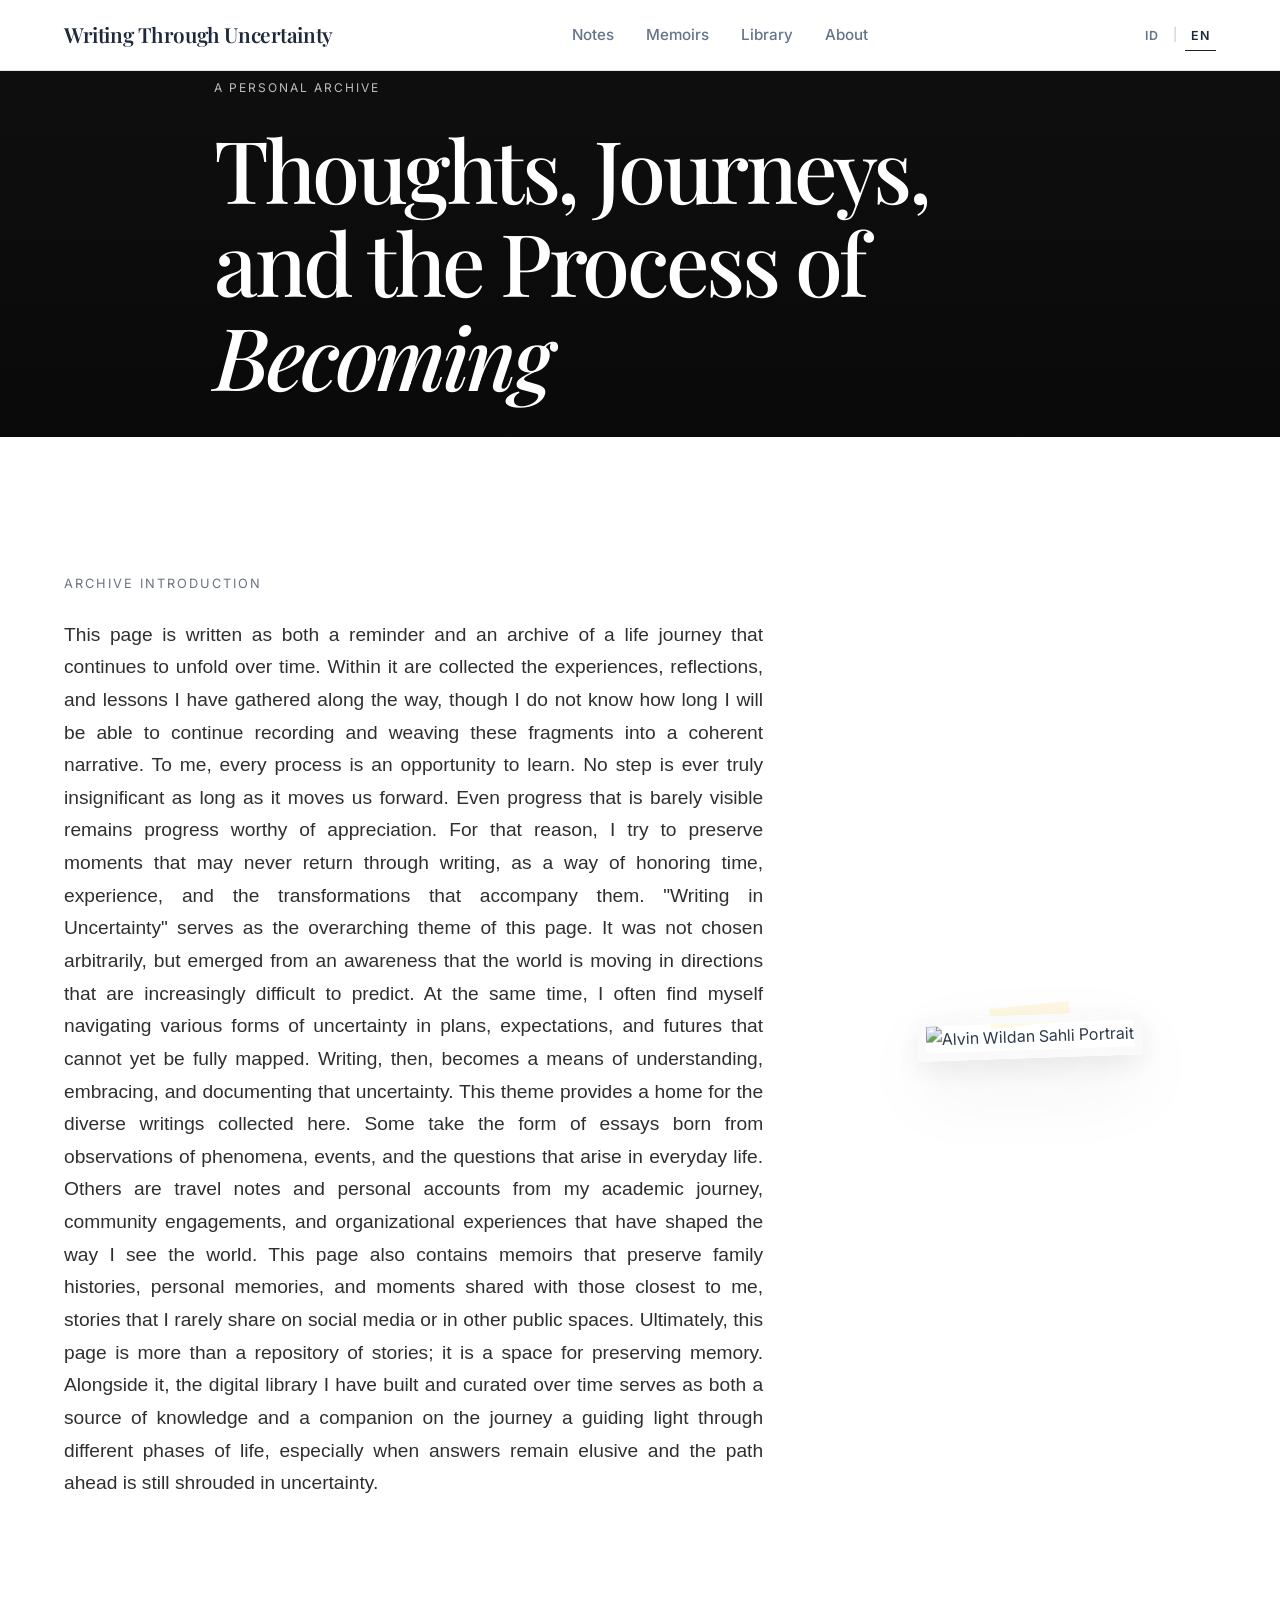
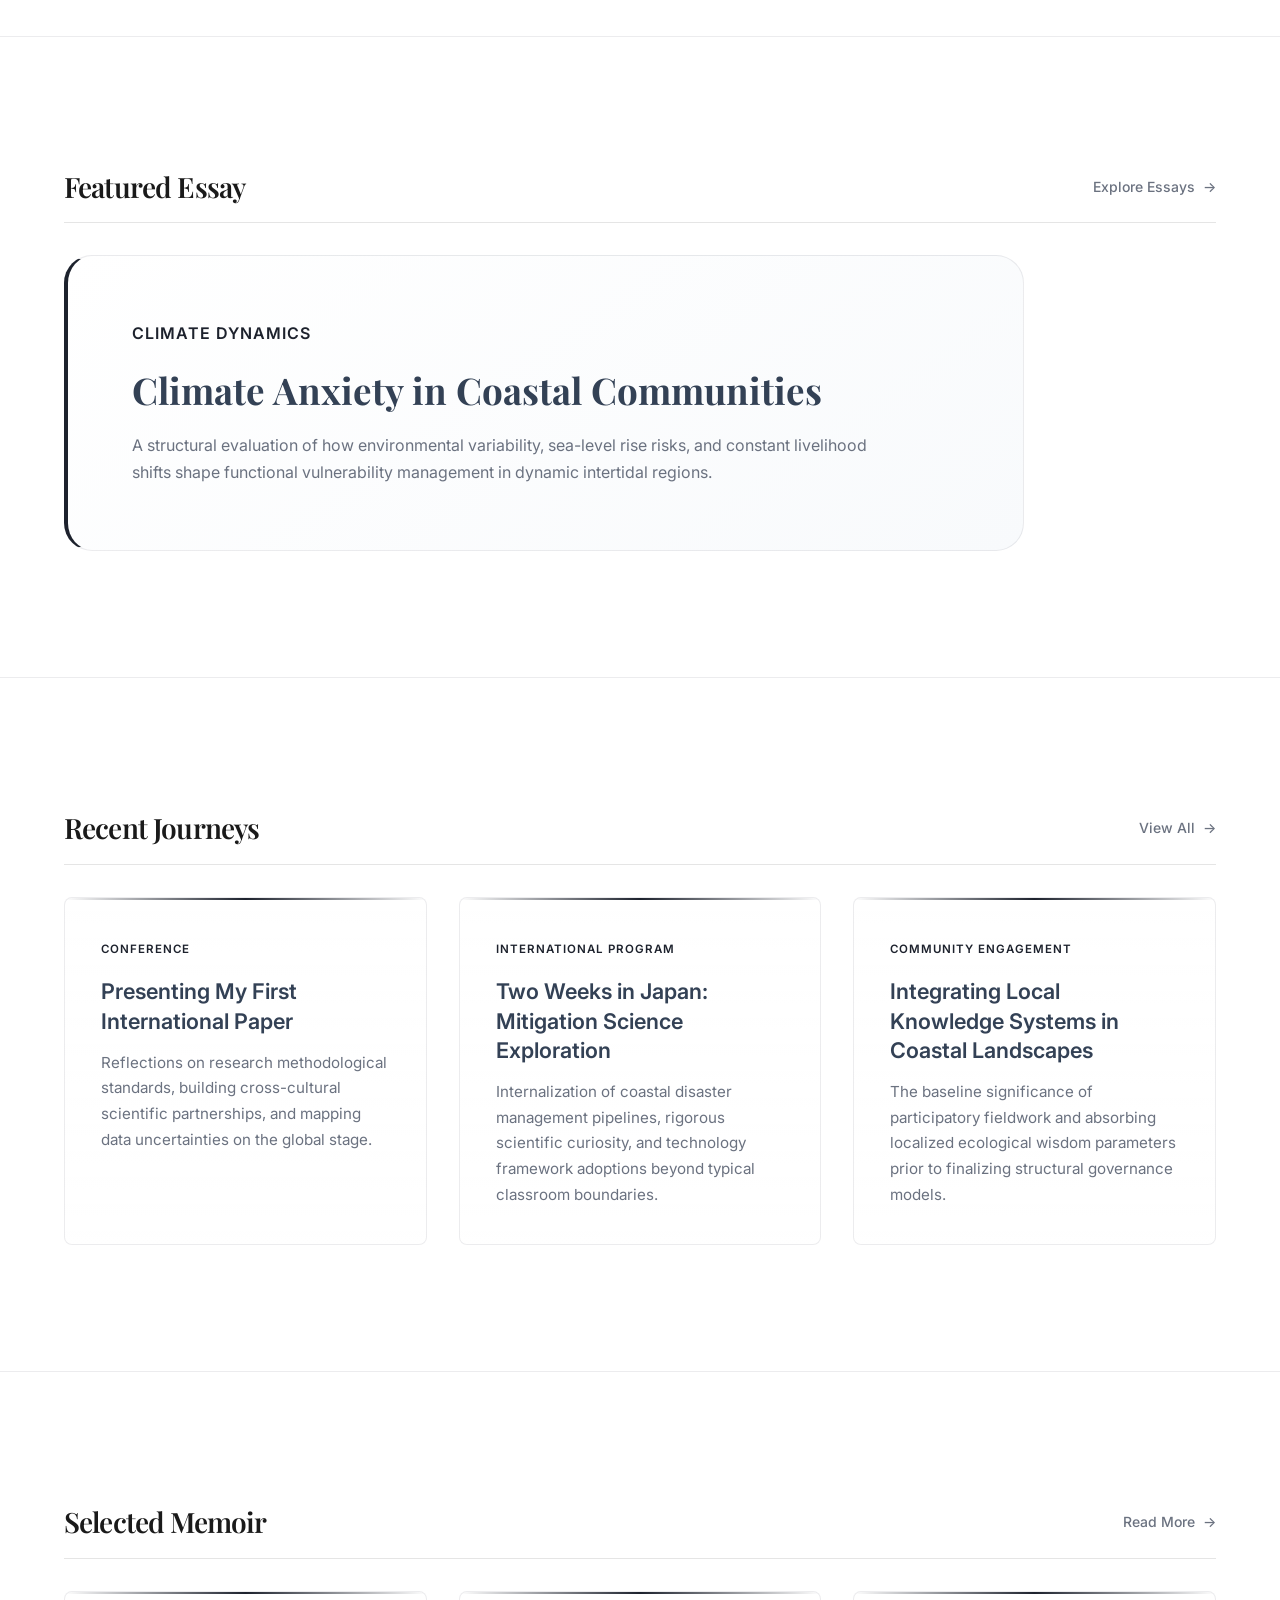
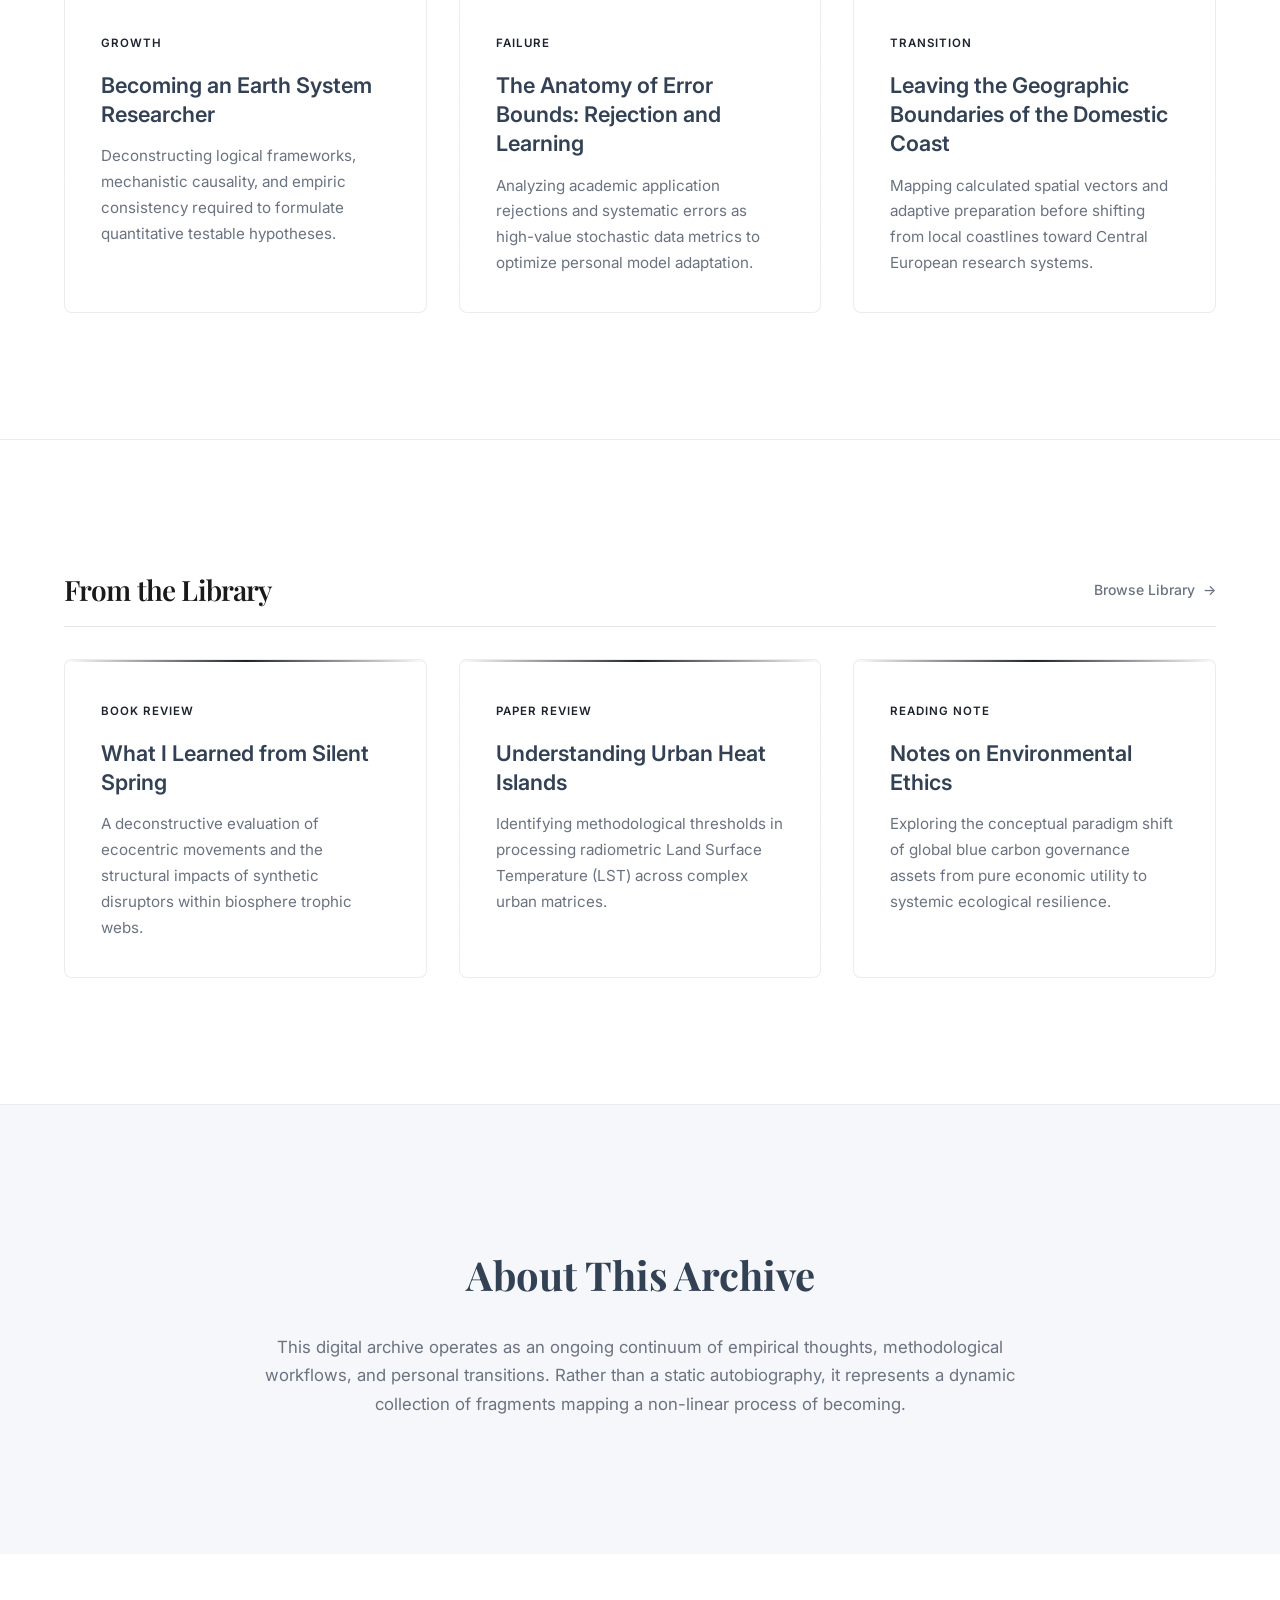
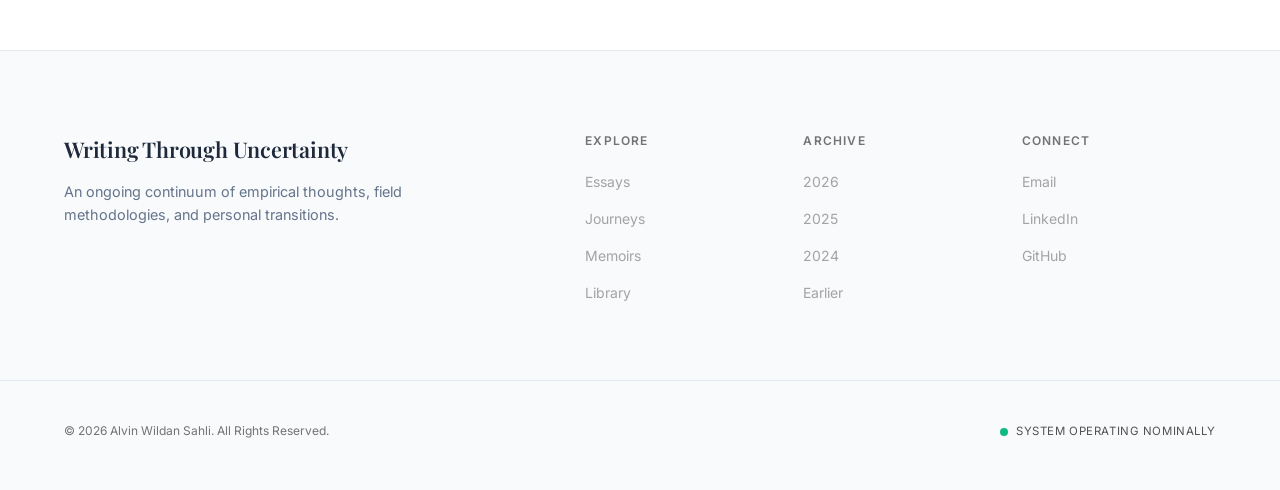
==== index.html @ 09ac0062 "Rename main.html to index.html" ====
<!doctype html>
<html lang="en">
  <head>
    <meta charset="UTF-8" />
    <meta name="viewport" content="width=device-width, initial-scale=1.0" />
    <title>Writing Through Uncertainty | A Personal Archive</title>

    <!-- Google Fonts Integration -->
    <link rel="preconnect" href="https://fonts.googleapis.com" />
    <link rel="preconnect" href="https://fonts.gstatic.com" crossorigin />
    <link
      href="https://fonts.googleapis.com/css2?family=Inter:wght@300;400;500;600&family=Playfair+Display:ital,wght@0,400;0,500;0,600;0,700;1,400&display=swap"
      rel="stylesheet"
    />

    <link rel="stylesheet" href="style.css" />
  </head>
  <body>
    <!-- STICKY NAVBAR -->
    <nav class="navbar">
      <div class="container nav-container">
        <!-- LOGO -->
        <div class="logo">
          <a href="main.html" class="serif-brand"
            >Writing Through Uncertainty</a
          >
        </div>

        <!-- STRUKTUR MENU UTAMA -->
        <ul class="nav-links">
          <li>
            <a href="essays.html" data-lang-id="Catatan" data-lang-en="Notes"
              >Notes</a
            >
          </li>
          <li>
            <a href="memoirs.html" data-lang-id="Memoar" data-lang-en="Memoirs"
              >Memoirs</a
            >
          </li>
          <li>
            <a href="library.html" data-lang-id="Pustaka" data-lang-en="Library"
              >Library</a
            >
          </li>
          <li>
            <a href="about.html" data-lang-id="Tentang" data-lang-en="About"
              >About</a
            >
          </li>
        </ul>

        <!-- Dynamic Language Switcher UI -->
        <div class="lang-switcher">
          <button class="lang-btn" id="btn-id" onclick="switchLanguage('id')">
            ID
          </button>
          <span class="lang-divider">|</span>
          <button
            class="lang-btn active"
            id="btn-en"
            onclick="switchLanguage('en')"
          >
            EN
          </button>
        </div>
      </div>
    </nav>

    <!-- HERO SECTION -->
    <header class="hero">
      <div class="hero-bg"></div>
      <div class="hero-overlay"></div>
      <div class="hero-grain"></div>

      <div class="container hero-content">
        <p
          class="subtitle"
          data-lang-id="Arsip Personal"
          data-lang-en="A Personal Archive"
        >
          A Personal Archive
        </p>
        <h1>
          <span
            data-lang-id="Pemikiran, Perjalanan,"
            data-lang-en="Thoughts, Journeys,"
            >Thoughts, Journeys,</span
          ><br />
          <span data-lang-id="dan Proses" data-lang-en="and the Process of"
            >and the Process of</span
          >
          <span class="italic" data-lang-id="Menjadi" data-lang-en="Becoming"
            >Becoming</span
          >
        </h1>
      </div>
    </header>

    <!-- BIOGRAPHICAL INTRODUCTION SECTION -->
    <section class="intro">
      <div class="container intro-wrapper">
        <div class="intro-text">
          <p
            class="intro-label"
            data-lang-id="PENGANTAR ARSIP"
            data-lang-en="ARCHIVE INTRODUCTION"
          >
            ARCHIVE INTRODUCTION
          </p>
          <p
            class="intro-desc"
            data-lang-id="Laman ini ditulis sebagai pengingat sekaligus arsip perjalanan hidup yang terus bertambah dari waktu ke waktu. Di dalamnya tersimpan berbagai pengalaman, pemikiran, dan pembelajaran yang saya kumpulkan sepanjang perjalanan, entah sampai kapan setiap potongan cerita itu masih dapat saya rekam dan susun menjadi sebuah narasi yang utuh. Bagi saya, setiap proses merupakan ruang belajar. Tidak ada langkah yang benar-benar kecil selama ia membawa kita bergerak maju. Bahkan kemajuan yang nyaris tidak terlihat sekalipun tetaplah sebuah progres yang layak dihargai. Karena itu, momen-momen yang mungkin tidak akan pernah terulang saya coba abadikan melalui tulisan, sebagai bentuk penghargaan terhadap waktu, pengalaman, dan perubahan yang menyertainya. “Menulis dalam Ketidakpastian” menjadi tema yang menaungi laman ini. Tema tersebut tidak dipilih tanpa alasan, melainkan lahir dari kesadaran bahwa dunia bergerak dalam arah yang semakin sulit diprediksi. Pada saat yang sama, saya sering menemukan diri berada dalam berbagai bentuk ketidakamanan, baik dalam rencana, harapan, maupun masa depan yang belum sepenuhnya dapat dipetakan. Menulis kemudian menjadi cara untuk memahami, menerima, dan mendokumentasikan ketidakpastian tersebut. Tema ini menjadi wadah bagi beragam tulisan yang mengisi laman ini. Sebagiannya berupa esai yang lahir dari pengamatan terhadap fenomena, peristiwa, dan berbagai pertanyaan yang muncul dalam keseharian. Sebagian lainnya merupakan catatan perjalanan selama menempuh studi, berkegiatan dalam komunitas, serta terlibat dalam organisasi yang membentuk cara pandang saya terhadap dunia. Di dalamnya juga terdapat memoar yang merekam asal-usul, kenangan keluarga, dan momen bersama orang-orang terdekat—hal-hal yang jarang saya bagikan melalui media sosial maupun ruang publik lainnya. Pada akhirnya, laman ini tidak hanya menjadi tempat menyimpan cerita, tetapi juga ruang untuk merawat ingatan. Sementara itu, perpustakaan digital yang saya bangun dan kumpulkan dari waktu ke waktu menjadi sumber pengetahuan sekaligus teman seperjalanan; sebuah penerang yang menemani berbagai fase kehidupan ketika jawaban belum ditemukan dan arah perjalanan masih diselimuti ketidakpastian."
            data-lang-en="This page is written as both a reminder and an archive of a life journey that continues to unfold over time. Within it are collected the experiences, reflections, and lessons I have gathered along the way, though I do not know how long I will be able to continue recording and weaving these fragments into a coherent narrative.  To me, every process is an opportunity to learn. No step is ever truly insignificant as long as it moves us forward. Even progress that is barely visible remains progress worthy of appreciation. For that reason, I try to preserve moments that may never return through writing, as a way of honoring time, experience, and the transformations that accompany them. “Writing in Uncertainty” serves as the overarching theme of this page. It was not chosen arbitrarily, but emerged from an awareness that the world is moving in directions that are increasingly difficult to predict. At the same time, I often find myself navigating various forms of uncertainty in plans, expectations, and futures that cannot yet be fully mapped. Writing, then, becomes a means of understanding, embracing, and documenting that uncertainty.  This theme provides a home for the diverse writings collected here. Some take the form of essays born from observations of phenomena, events, and the questions that arise in everyday life. Others are travel notes and personal accounts from my academic journey, community engagements, and organizational experiences that have shaped the way I see the world. This page also contains memoirs that preserve family histories, personal memories, and moments shared with those closest to me, stories that I rarely share on social media or in other public spaces. Ultimately, this page is more than a repository of stories; it is a space for preserving memory. Alongside it, the digital library I have built and curated over time serves as both a source of knowledge and a companion on the journey a guiding light through different phases of life, especially when answers remain elusive and the path ahead is still shrouded in uncertainty. "
          >
            This page is written as both a reminder and an archive of a life
            journey that continues to unfold over time. Within it are collected
            the experiences, reflections, and lessons I have gathered along the
            way, though I do not know how long I will be able to continue
            recording and weaving these fragments into a coherent narrative. To
            me, every process is an opportunity to learn. No step is ever truly
            insignificant as long as it moves us forward. Even progress that is
            barely visible remains progress worthy of appreciation. For that
            reason, I try to preserve moments that may never return through
            writing, as a way of honoring time, experience, and the
            transformations that accompany them. "Writing in Uncertainty" serves
            as the overarching theme of this page. It was not chosen
            arbitrarily, but emerged from an awareness that the world is moving
            in directions that are increasingly difficult to predict. At the
            same time, I often find myself navigating various forms of
            uncertainty in plans, expectations, and futures that cannot yet be
            fully mapped. Writing, then, becomes a means of understanding,
            embracing, and documenting that uncertainty. This theme provides a
            home for the diverse writings collected here. Some take the form of
            essays born from observations of phenomena, events, and the
            questions that arise in everyday life. Others are travel notes and
            personal accounts from my academic journey, community engagements,
            and organizational experiences that have shaped the way I see the
            world. This page also contains memoirs that preserve family
            histories, personal memories, and moments shared with those closest
            to me, stories that I rarely share on social media or in other
            public spaces. Ultimately, this page is more than a repository of
            stories; it is a space for preserving memory. Alongside it, the
            digital library I have built and curated over time serves as both a
            source of knowledge and a companion on the journey a guiding light
            through different phases of life, especially when answers remain
            elusive and the path ahead is still shrouded in uncertainty.
          </p>
        </div>
        <div class="intro-image">
          <figure>
            <img src="images/bw.png" alt="Alvin Wildan Sahli Portrait" />
          </figure>
        </div>
      </div>
    </section>

    <!-- CONTENT SECTION: FEATURED ESSAY -->
    <section class="content-section gray-bg">
      <div class="container">
        <div class="section-header">
          <h2 data-lang-id="Esai Pilihan" data-lang-en="Featured Essay">
            Featured Essay
          </h2>
          <a href="essays.html" class="view-all">
            <span data-lang-id="Jelajahi Esai" data-lang-en="Explore Essays"
              >Explore Essays</span
            >
            &rarr;
          </a>
        </div>

        <article class="featured-card">
          <span
            class="category"
            data-lang-id="Kajian Iklim"
            data-lang-en="Climate Dynamics"
            >Climate Dynamics</span
          >
          <h3
            class="serif-title"
            data-lang-id="Kecemasan Ekologis di Komunitas Pesisir"
            data-lang-en="Climate Anxiety in Coastal Communities"
          >
            Climate Anxiety in Coastal Communities
          </h3>
          <p
            data-lang-id="Eksplorasi struktural mengenai bagaimana variabilitas iklim lingkungan, ancaman kenaikan permukaan air laut, dan pergeseran konstan mata pencaharian membentuk manajemen risiko fungsional di wilayah intertidal."
            data-lang-en="A structural evaluation of how environmental variability, sea-level rise risks, and constant livelihood shifts shape functional vulnerability management in dynamic intertidal regions."
          >
            A structural evaluation of how environmental variability, sea-level
            rise risks, and constant livelihood shifts shape functional
            vulnerability management in dynamic intertidal regions.
          </p>
        </article>
      </div>
    </section>

    <!-- CONTENT SECTION: RECENT JOURNEYS -->
    <section class="content-section">
      <div class="container">
        <div class="section-header">
          <h2 data-lang-id="Perjalanan Terkini" data-lang-en="Recent Journeys">
            Recent Journeys
          </h2>
          <a href="journeys.html" class="view-all">
            <span data-lang-id="Lihat Semua" data-lang-en="View All"
              >View All</span
            >
            &rarr;
          </a>
        </div>

        <div class="grid-layout">
          <article class="card transition-card-rust">
            <span
              class="category"
              data-lang-id="Simposium"
              data-lang-en="Conference"
              >Conference</span
            >
            <h3
              data-lang-id="Diseminasi Hasil Riset Publikasi Internasional Pertama"
              data-lang-en="Presenting My First International Paper"
            >
              Presenting My First International Paper
            </h3>
            <p
              data-lang-id="Refleksi mengenai standardisasi metodologi riset, membangun kemitraan saintifik lintas kultur, dan memetakan ketidakpastian data di panggung global."
              data-lang-en="Reflections on research methodological standards, building cross-cultural scientific partnerships, and mapping data uncertainties on the global stage."
            >
              Reflections on research methodological standards, building
              cross-cultural scientific partnerships, and mapping data
              uncertainties on the global stage.
            </p>
          </article>

          <article class="card transition-card-blue">
            <span
              class="category"
              data-lang-id="Studi Komparatif"
              data-lang-en="International Program"
              >International Program</span
            >
            <h3
              data-lang-id="Dua Minggu Eksplorasi Sains Mitigasi di Jepang"
              data-lang-en="Two Weeks in Japan: Mitigation Science Exploration"
            >
              Two Weeks in Japan: Mitigation Science Exploration
            </h3>
            <p
              data-lang-id="Internalisasi sistem pengelolaan kebencanaan pesisir, rasa ingin tahu ilmiah, dan adopsi kerangka kerja teknologi di luar batas ruang kelas."
              data-lang-en="Internalization of coastal disaster management pipelines, rigorous scientific curiosity, and technology framework adoptions beyond typical classroom boundaries."
            >
              Internalization of coastal disaster management pipelines, rigorous
              scientific curiosity, and technology framework adoptions beyond
              typical classroom boundaries.
            </p>
          </article>

          <article class="card transition-card-rust">
            <span
              class="category"
              data-lang-id="Aksi Komunitas"
              data-lang-en="Community Engagement"
              >Community Engagement</span
            >
            <h3
              data-lang-id="Integrasi Sistem Pengetahuan Lokal Lanskap Pesisir"
              data-lang-en="Integrating Local Knowledge Systems in Coastal Landscapes"
            >
              Integrating Local Knowledge Systems in Coastal Landscapes
            </h3>
            <p
              data-lang-id="Pentingnya analisis rona awal lapangan secara partisipatif dan proses penyerapan kearifan lokal sebelum perumusan regulasi lingkungan."
              data-lang-en="The baseline significance of participatory fieldwork and absorbing localized ecological wisdom parameters prior to finalizing structural governance models."
            >
              The baseline significance of participatory fieldwork and absorbing
              localized ecological wisdom parameters prior to finalizing
              structural governance models.
            </p>
          </article>
        </div>
      </div>
    </section>

    <!-- CONTENT SECTION: SELECTED MEMOIR -->
    <section class="content-section gray-bg">
      <div class="container">
        <div class="section-header">
          <h2 data-lang-id="Memoar Terpilih" data-lang-en="Selected Memoir">
            Selected Memoir
          </h2>
          <a href="memoirs.html" class="view-all">
            <span data-lang-id="Selengkapnya" data-lang-en="Read More"
              >Read More</span
            >
            &rarr;
          </a>
        </div>

        <div class="grid-layout">
          <article class="card border-top-rust">
            <span class="category" data-lang-id="Evolusi" data-lang-en="Growth"
              >Growth</span
            >
            <h3
              class="serif-title"
              data-lang-id="Proses Konstruksi Berpikir Peneliti Sistem Bumi"
              data-lang-en="Becoming an Earth System Researcher"
            >
              Becoming an Earth System Researcher
            </h3>
            <p
              data-lang-id="Membahas kerangka logika rigid, kausalitas mekanistik, dan ketekunan empiris yang dibutuhkan dalam menyusun hipotesis kuantitatif."
              data-lang-en="Deconstructing logical frameworks, mechanistic causality, and empiric consistency required to formulate quantitative testable hypotheses."
            >
              Deconstructing logical frameworks, mechanistic causality, and
              empiric consistency required to formulate quantitative testable
              hypotheses.
            </p>
          </article>

          <article class="card border-top-rust">
            <span
              class="category"
              data-lang-id="Stokastik"
              data-lang-en="Failure"
              >Failure</span
            >
            <h3
              class="serif-title"
              data-lang-id="Anatomi Batas Galat: Penolakan dan Pembelajaran"
              data-lang-en="The Anatomy of Error Bounds: Rejection and Learning"
            >
              The Anatomy of Error Bounds: Rejection and Learning
            </h3>
            <p
              data-lang-id="Memaknai penolakan aplikasi akademis dan kegagalan sistematis sebagai variabel krusial pengkondisian ketahanan model evolusi diri."
              data-lang-en="Analyzing academic application rejections and systematic errors as high-value stochastic data metrics to optimize personal model adaptation."
            >
              Analyzing academic application rejections and systematic errors as
              high-value stochastic data metrics to optimize personal model
              adaptation.
            </p>
          </article>

          <article class="card border-top-rust">
            <span
              class="category"
              data-lang-id="Transisi"
              data-lang-en="Transition"
              >Transition</span
            >
            <h3
              class="serif-title"
              data-lang-id="Meninggalkan Batas Geografis Garis Pantai Asal"
              data-lang-en="Leaving the Geographic Boundaries of the Domestic Coast"
            >
              Leaving the Geographic Boundaries of the Domestic Coast
            </h3>
            <p
              data-lang-id="Kalkulasi spasial dan kesiapan adaptif menghadapi pelepasan ekuilibrium lama menuju jaringan riset benua Eropa Tengah."
              data-lang-en="Mapping calculated spatial vectors and adaptive preparation before shifting from local coastlines toward Central European research systems."
            >
              Mapping calculated spatial vectors and adaptive preparation before
              shifting from local coastlines toward Central European research
              systems.
            </p>
          </article>
        </div>
      </div>
    </section>

    <!-- CONTENT SECTION: FROM THE LIBRARY -->
    <section class="content-section">
      <div class="container">
        <div class="section-header">
          <h2 data-lang-id="Dari Perpustakaan" data-lang-en="From the Library">
            From the Library
          </h2>
          <a href="library.html" class="view-all">
            <span data-lang-id="Telusuri Pustaka" data-lang-en="Browse Library"
              >Browse Library</span
            >
            &rarr;
          </a>
        </div>

        <div class="grid-layout">
          <article class="card border-top-blue">
            <span
              class="category"
              data-lang-id="Sintesis Buku"
              data-lang-en="Book Review"
              >Book Review</span
            >
            <h3
              data-lang-id="Tinjauan Ekologi Eksistensial Karya Silent Spring"
              data-lang-en="What I Learned from Silent Spring"
            >
              What I Learned from Silent Spring
            </h3>
            <p
              data-lang-id="Analisis dekonstruktif fondasi gerakan ekosentrisme serta pengaruh disrupsi senyawa sintetis terhadap rantai trofik biosfer."
              data-lang-en="A deconstructive evaluation of ecocentric movements and the structural impacts of synthetic disruptors within biosphere trophic webs."
            >
              A deconstructive evaluation of ecocentric movements and the
              structural impacts of synthetic disruptors within biosphere
              trophic webs.
            </p>
          </article>

          <article class="card border-top-blue">
            <span
              class="category"
              data-lang-id="Tinjauan Jurnal"
              data-lang-en="Paper Review"
              >Paper Review</span
            >
            <h3
              data-lang-id="Kopling Fluida Termal: Model Urban Heat Islands"
              data-lang-en="Understanding Urban Heat Islands"
            >
              Understanding Urban Heat Islands
            </h3>
            <p
              data-lang-id="Identifikasi ambang batas metodologis pengolahan Land Surface Temperature (LST) satelit pada kawasan urban dengan heterogenitas tinggi."
              data-lang-en="Identifying methodological thresholds in processing radiometric Land Surface Temperature (LST) across complex urban matrices."
            >
              Identifying methodological thresholds in processing radiometric
              Land Surface Temperature (LST) across complex urban matrices.
            </p>
          </article>

          <article class="card border-top-blue">
            <span
              class="category"
              data-lang-id="Catatan Kritis"
              data-lang-en="Reading Note"
              >Reading Note</span
            >
            <h3
              data-lang-id="Etika Lingkungan dan Tata Kelola Karbon Biru"
              data-lang-en="Notes on Environmental Ethics"
            >
              Notes on Environmental Ethics
            </h3>
            <p
              data-lang-id="Eksplorasi pergeseran paradigma biosfer dari instrumen komoditas ekonomi antroposentris murni menuju ketahanan sistemik."
              data-lang-en="Exploring the conceptual paradigm shift of global blue carbon governance assets from pure economic utility to systemic ecological resilience."
            >
              Exploring the conceptual paradigm shift of global blue carbon
              governance assets from pure economic utility to systemic
              ecological resilience.
            </p>
          </article>
        </div>
      </div>
    </section>

    <!-- ARCHIVE NOTE -->
    <section class="archive-note">
      <div class="container">
        <h2
          data-lang-id="Tentang Proyek Arsip Ini"
          data-lang-en="About This Archive"
        >
          About This Archive
        </h2>
        <p
          data-lang-id="Arsip digital ini dioperasikan sebagai rekaman kontinu dari pemikiran empiris, pengujian metodologi, dan proses transisi personal. Ruang ini tidak menyajikan narasi otobiografi statis, melainkan sekumpulan data fragmen dinamis yang melacak jalur perkembangan intelektual yang bersifat nonlinear."
          data-lang-en="This digital archive operates as an ongoing continuum of empirical thoughts, methodological workflows, and personal transitions. Rather than a static autobiography, it represents a dynamic collection of fragments mapping a non-linear process of becoming."
        >
          This digital archive operates as an ongoing continuum of empirical
          thoughts, methodological workflows, and personal transitions. Rather
          than a static autobiography, it represents a dynamic collection of
          fragments mapping a non-linear process of becoming.
        </p>
      </div>
    </section>

    <!-- GLOBAL FOOTER -->
    <footer class="footer">
      <div class="container footer-top-wrapper">
        <!-- Kolom Kiri: Branding & Pernyataan Platform -->
        <div class="footer-brand-block">
          <h3 class="footer-brand-title">Writing Through Uncertainty</h3>
          <p
            class="footer-tagline"
            data-lang-id="Sebuah arsip kontinu dari pemikiran empiris, pengujian metodologi, dan proses transisi personal."
            data-lang-en="An ongoing continuum of empirical thoughts, field methodologies, and personal transitions."
          >
            An ongoing continuum of empirical thoughts, field methodologies, and
            personal transitions.
          </p>
        </div>

        <!-- Kolom Kanan: Navigasi Horizontal Terintegrasi -->
        <div class="footer-links-grid">
          <div class="footer-link-group">
            <h4
              class="group-title"
              data-lang-id="Navigasi"
              data-lang-en="Explore"
            >
              Explore
            </h4>
            <ul>
              <li>
                <a href="essays.html" data-lang-id="Esai" data-lang-en="Essays"
                  >Essays</a
                >
              </li>
              <li>
                <a
                  href="journeys.html"
                  data-lang-id="Perjalanan"
                  data-lang-en="Journeys"
                  >Journeys</a
                >
              </li>
              <li>
                <a
                  href="memoirs.html"
                  data-lang-id="Memoar"
                  data-lang-en="Memoirs"
                  >Memoirs</a
                >
              </li>
              <li>
                <a
                  href="library.html"
                  data-lang-id="Pustaka"
                  data-lang-en="Library"
                  >Library</a
                >
              </li>
            </ul>
          </div>

          <div class="footer-link-group">
            <h4
              class="group-title"
              data-lang-id="Kronologi"
              data-lang-en="Archive"
            >
              Archive
            </h4>
            <ul>
              <li><a href="#">2026</a></li>
              <li><a href="#">2025</a></li>
              <li><a href="#">2024</a></li>
              <li>
                <a href="#" data-lang-id="Sebelumnya" data-lang-en="Earlier"
                  >Earlier</a
                >
              </li>
            </ul>
          </div>

          <div class="footer-link-group">
            <h4
              class="group-title"
              data-lang-id="Jaringan"
              data-lang-en="Connect"
            >
              Connect
            </h4>
            <ul>
              <li><a href="mailto:your@email.com">Email</a></li>
              <li>
                <a
                  href="https://linkedin.com"
                  target="_blank"
                  rel="noopener noreferrer"
                  >LinkedIn</a
                >
              </li>
              <li>
                <a
                  href="https://github.com"
                  target="_blank"
                  rel="noopener noreferrer"
                  >GitHub</a
                >
              </li>
            </ul>
          </div>
        </div>
      </div>

      <hr class="footer-divider" />

      <!-- Bagian Bawah: Baris Tunggal Minimalis -->
      <div class="container footer-bottom-flex">
        <p class="copyright">
          &copy; 2026 Alvin Wildan Sahli. All Rights Reserved.
        </p>
        <div class="footer-meta-links">
          <span class="meta-status-indicator"></span>
          <span
            class="meta-text"
            data-lang-id="Sistem Beroperasi Stabil"
            data-lang-en="System Operating Nominally"
            >System Operating Nominally</span
          >
        </div>
      </div>
    </footer>

    <!-- DUAL-LANGUAGE TOGGLE CONTROLLER ENGINE -->
    <script>
      function switchLanguage(lang) {
        document
          .querySelectorAll(".lang-btn")
          .forEach((btn) => btn.classList.remove("active"));
        document.getElementById(`btn-${lang}`).classList.add("active");
        document.documentElement.lang = lang;

        const elementsToTranslate = document.querySelectorAll("[data-lang-id]");
        elementsToTranslate.forEach((el) => {
          if (lang === "id") {
            el.textContent = el.getAttribute("data-lang-id");
          } else if (lang === "en") {
            el.textContent = el.getAttribute("data-lang-en");
          }
        });
      }
    </script>
  </body>
</html>
---- style.css ----
/* ==========================================================================
   TABLE OF CONTENTS
   1. VARIABLES & DESIGN TOKENS
   2. GLOBAL & RESET STYLES
   3. LAYOUT: NAVIGATION
   4. LAYOUT: FOOTER
   5. COMPONENTS & UTILITIES
   6. PAGE: HOME / EDITORIAL
   7. PAGE: ACADEMIC CV (ABOUT)
   8. PAGE: JOURNEYS & LOGBOOK
   9. PAGE: DIGITAL LIBRARY
   10. PAGE: ESSAYS (WRITING THROUGH UNCERTAINTY)
   11. GLOBAL RESPONSIVE RULES
   ========================================================================== */

/* ==========================================================================
   1. VARIABLES & DESIGN TOKENS
   ========================================================================== */

/* Core System */
:root {
  /* Core Colors */
  --bg: #fafafa;
  --surface: #ffffff;

  --text: #111827;
  --text-soft: #6b7280;

  --border: rgba(15, 23, 42, 0.08);

  /* Identity Colors */
  --accent-blue: #1d222d;
  --accent-rust: #c2410c;

  --glow-blue: rgba(37, 99, 235, 0.12);
  --glow-rust: rgba(194, 65, 12, 0.12);

  /* Typography */
  --font-sans: "Inter", sans-serif;
  --font-serif: "Playfair Display", serif;

  /* Motion */
  --ease: all 0.35s cubic-bezier(0.22, 0.61, 0.36, 1);

  /* Radius */
  --radius-sm: 14px;
  --radius-md: 20px;
  --radius-lg: 28px;
}

/* Writing Through Uncertainty Tokens */
:root {
  --bg-primary: #ffffff;
  --bg-secondary: #f8fafc;
  --bg-note: #fffbeb;
  --border-color: #e2e8f0;
  --border-note: #f59e0b;
  --text-main: #334155;
  --text-muted: #64748b;
  --text-accent: #1e293b;
  --text-note: #b45309;
  --radius-sm: 4px;
  --radius-md: 8px;
  --font-sans: "Inter", sans-serif;
  --font-serif: "Playfair Display", Georgia, serif;
}

/* ==========================================================================
   2. GLOBAL & RESET STYLES
   ========================================================================== */

* {
  margin: 0;
  padding: 0;
  box-sizing: border-box;
}

/* Mengaktifkan gulir mulus secara global */
html {
  scroll-behavior: smooth;
  scroll-padding-top: 100px; /* Jarak aman agar header/nav tidak menutupi judul section */
}

/* Transisi mulus untuk garis waktu */
#timelineProgress {
  transition: height 0.4s cubic-bezier(0.4, 0, 0.2, 1);
  background-color: var(
    --primary-color,
    #2c3e50
  ); /* Sesuaikan dengan variabel warna web Anda */
  width: 100%;
  display: block;
}

/* State aktif untuk tautan indeks */
.index-anchor-link {
  transition: all 0.3s ease;
  opacity: 0.6;
}

.index-anchor-link.active {
  opacity: 1;
  font-weight: 600;
  transform: translateX(5px); /* Memberikan efek maju sedikit saat aktif */
}

.index-anchor-link.active .index-dot {
  background-color: var(--primary-color, #2c3e50);
  transform: scale(1.2);
}

body {
  background: var(--bg);
  color: var(--text);
  font-family: var(--font-sans);
  line-height: 1.7;
  -webkit-font-smoothing: antialiased;
}

em {
  font-style: italic;
}

a {
  color: inherit;
  text-decoration: none;
}

ul {
  list-style: none;
}

img {
  max-width: 100%;
  display: block;
}

.container {
  width: min(1320px, 92%);
  margin-inline: auto;
}

.italic {
  font-style: italic;
}

/* Essays Globals Redefinition */
* {
  box-sizing: border-box;
  margin: 0;
  padding: 0;
}

body {
  background-color: var(--bg-primary);
  color: var(--text-main);
  font-family: var(--font-sans);
  overflow-x: hidden;
}

.container {
  width: 100%;
  max-width: 1200px;
  margin: 0 auto;
  padding: 1rem 1.5rem;
}

.serif {
  font-family: var(--font-serif);
}

@keyframes slideUp {
  from {
    opacity: 0;
    transform: translateY(12px);
  }
  to {
    opacity: 1;
    transform: translateY(0);
  }
}

/* ==========================================================================
   3. LAYOUT: NAVIGATION
   ========================================================================== */

/* Main Navbar */
.navbar {
  position: sticky;
  top: 0;
  z-index: 999;
  backdrop-filter: blur(18px);
  -webkit-backdrop-filter: blur(18px);
  background: rgba(255, 255, 255, 0.78);
  border-bottom: 1px solid var(--border);
}

.nav-container {
  height: 78px;
  display: flex;
  align-items: center;
  justify-content: space-between;
}

.logo a {
  font-family: var(--font-serif);
  font-size: 1.3rem;
  font-weight: 600;
  letter-spacing: -0.02em;
}

.nav-links {
  display: flex;
  gap: 32px;
}

.nav-links a {
  position: relative;
  color: var(--text-soft);
  font-size: 0.9rem;
  font-weight: 500;
  transition: var(--ease);
}

.nav-links a:hover {
  color: var(--text);
}

.nav-links a::after {
  content: "";
  position: absolute;
  left: 0;
  bottom: -6px;
  width: 0;
  height: 1px;
  background: var(--text);
  transition: 0.3s;
}

.nav-links a:hover::after {
  width: 100%;
}

.lang-switcher {
  display: flex;
  align-items: center;
  gap: 10px;
  margin-left: 32px;
}

.lang-divider {
  color: rgba(107, 114, 128, 0.4);
  font-size: 0.8rem;
}

.lang-btn {
  background: transparent;
  border: none;
  cursor: pointer;
  font-family: var(--font-sans);
  font-size: 0.78rem;
  font-weight: 600;
  letter-spacing: 1px;
  text-transform: uppercase;
  color: var(--text-soft);
  padding: 4px 6px;
  transition: var(--ease);
}

.lang-btn:hover {
  color: var(--text);
}

.lang-btn.active {
  color: var(--text);
  position: relative;
}

.lang-btn.active::after {
  content: "";
  position: absolute;
  left: 0;
  bottom: -4px;
  width: 100%;
  height: 1px;
  background: var(--accent-blue);
}

/* Library Architecture Integration Navbar Modifier */
.navbar {
  position: fixed;
  top: 0;
  left: 0;
  width: 100%;
  z-index: 100;
  margin-bottom: 0 !important;
}

/* Essays Navbar Redefinition */
.navbar {
  border-bottom: 1px solid var(--border-color);
  background: var(--bg-primary);
  position: sticky;
  top: 0;
  z-index: 100;
}

.nav-container {
  display: flex;
  justify-content: space-between;
  align-items: center;
  height: 70px;
}

.serif-brand {
  font-family: var(--font-serif);
  font-size: 1.25rem;
  font-weight: 600;
  text-decoration: none;
  color: var(--text-accent);
}

.nav-links {
  display: flex;
  list-style: none;
  gap: 2rem;
}

.nav-links a {
  text-decoration: none;
  color: var(--text-muted);
  font-size: 0.95rem;
  font-weight: 500;
  transition: color 0.2s ease;
}

.nav-links a:hover,
.nav-links a.active {
  color: var(--text-accent);
}

.lang-switcher {
  display: flex;
  align-items: center;
  gap: 0.5rem;
  font-size: 0.85rem;
  color: var(--border-color);
}

.lang-btn {
  background: none;
  border: none;
  cursor: pointer;
  color: var(--text-muted);
  font-weight: 600;
}

.lang-btn.active {
  color: var(--text-accent);
}

/* ==========================================================================
   4. LAYOUT: FOOTER
   ========================================================================== */

/* Main Footer */
.footer {
  background-color: #1a1a1a;
  color: #e5e5e5;
  padding: 60px 0 30px 0;
  font-family: "Inter", sans-serif;
}

.footer-top-wrapper {
  display: flex;
  flex-direction: row;
  justify-content: space-between;
  align-items: flex-start;
  gap: 40px;
  flex-wrap: wrap;
}

.footer-brand-block {
  flex: 1;
  min-width: 280px;
  max-width: 400px;
}

.footer-brand-title {
  font-family: "Playfair Display", serif;
  font-size: 1.25rem;
  font-weight: 600;
  margin-bottom: 12px;
  letter-spacing: -0.01em;
}

.footer-tagline {
  font-size: 0.875rem;
  line-height: 1.6;
  color: #a3a3a3;
}

.footer-links-grid {
  display: grid;
  grid-template-columns: repeat(3, minmax(100px, auto));
  gap: 60px;
}

.footer-link-group .group-title {
  font-size: 0.75rem;
  text-transform: uppercase;
  letter-spacing: 0.1em;
  color: #737373;
  margin-bottom: 16px;
  font-weight: 600;
}

.footer-link-group ul {
  list-style: none;
  padding: 0;
  margin: 0;
}

.footer-link-group ul li {
  margin-bottom: 10px;
}

.footer-link-group ul li a {
  font-size: 0.875rem;
  color: #a3a3a3;
  text-decoration: none;
  transition: color 0.2s ease;
}

.footer-link-group ul li a:hover {
  color: #ffffff;
}

.footer-divider {
  border: 0;
  border-top: 1px solid #262626;
  margin: 40px 0 20px 0;
}

.footer-bottom-flex {
  display: flex;
  justify-content: space-between;
  align-items: center;
  flex-wrap: wrap;
  gap: 16px;
}

.copyright {
  font-size: 0.75rem;
  color: #737373;
  margin: 0;
}

.footer-meta-links {
  display: flex;
  align-items: center;
  gap: 8px;
}

.meta-status-indicator {
  width: 6px;
  height: 6px;
  background-color: #10b981;
  border-radius: 50%;
  display: inline-block;
}

.meta-text {
  font-size: 0.715rem;
  text-transform: uppercase;
  letter-spacing: 0.05em;
  color: #525252;
}

@media (max-width: 768px) {
  .footer-top-wrapper {
    flex-direction: column;
    gap: 40px;
  }
  .footer-links-grid {
    gap: 40px;
    width: 100%;
    grid-template-columns: repeat(auto-fit, minmax(120px, 1fr));
  }
}

/* Essays Footer Redefinition */
.footer {
  background: var(--bg-secondary);
  border-top: 1px solid var(--border-color);
  padding: 4rem 0 2rem 0;
  margin-top: 6rem;
}

.footer-top-wrapper {
  display: grid;
  grid-template-columns: 1fr;
  gap: 3rem;
  margin-bottom: 3rem;
}

@media (min-width: 768px) {
  .footer-top-wrapper {
    grid-template-columns: 1.5fr 2fr;
  }
}

.footer-brand-title {
  font-size: 1.35rem;
  color: var(--text-accent);
  margin-bottom: 0.75rem;
}

.footer-tagline {
  font-size: 0.9rem;
  color: var(--text-muted);
  line-height: 1.6;
}

.footer-links-grid {
  display: grid;
  grid-template-columns: repeat(3, 1fr);
  gap: 1.5rem;
}

.group-title {
  font-size: 0.85rem;
  text-transform: uppercase;
  letter-spacing: 0.05em;
  color: var(--text-accent);
  margin-bottom: 1rem;
}

.footer-link-group ul {
  list-style: none;
}

.footer-link-group li {
  margin-bottom: 0.5rem;
}

.footer-link-group a {
  text-decoration: none;
  font-size: 0.9rem;
  color: var(--text-muted);
  transition: color 0.2s ease;
}

.footer-link-group a:hover {
  color: var(--text-accent);
}

.footer-divider {
  border: 0;
  border-top: 1px solid var(--border-color);
  margin-bottom: 1.5rem;
}

.footer-bottom-flex {
  display: flex;
  flex-direction: column;
  gap: 1rem;
  align-items: center;
  justify-content: space-between;
  font-size: 0.85rem;
  color: var(--text-muted);
}

@media (min-width: 768px) {
  .footer-bottom-flex {
    flex-direction: row;
  }
}

.footer-meta-links {
  display: flex;
  align-items: center;
  gap: 0.5rem;
}

.meta-status-indicator {
  width: 8px;
  height: 8px;
  background: #10b981;
  border-radius: 50%;
}

/* ==========================================================================
   5. COMPONENTS & UTILITIES (Buttons, Search, Lightbox, Tags)
   ========================================================================== */

/* Buttons & Links */
.view-all {
  display: inline-flex;
  align-items: center;
  gap: 8px;
  font-family: "Inter", sans-serif;
  font-size: 0.875rem;
  font-weight: 500;
  color: #737373;
  text-decoration: none;
  position: relative;
  padding: 4px 0;
  transition: color 0.3s cubic-bezier(0.25, 1, 0.5, 1);
  cursor: pointer;
}

.view-all::after {
  content: "";
  position: absolute;
  bottom: 0;
  left: 0;
  width: 100%;
  height: 1.5px;
  background-color: #1a1a1a;
  transform: scaleX(0);
  transform-origin: right;
  transition: transform 0.3s cubic-bezier(0.25, 1, 0.5, 1);
}

.view-all:hover,
.view-all:focus {
  color: #1a1a1a;
}

.view-all:hover::after,
.view-all:focus::after {
  transform: scaleX(1);
  transform-origin: left;
}

@media (prefers-reduced-motion: reduce) {
  .view-all,
  .view-all::after {
    transition: none;
  }
}

/* Journeys Search Component */
.search-panel {
  margin-bottom: 32px;
}

.search-input-wrapper {
  position: relative;
  display: flex;
  align-items: center;
  background: rgba(255, 255, 255, 0.75);
  backdrop-filter: blur(20px);
  border: 1px solid rgba(0, 0, 0, 0.08);
  border-radius: 10px;
  transition: 0.4s;
}

.search-input-wrapper:focus-within {
  border-color: #111;
  box-shadow: 0 15px 40px rgba(0, 0, 0, 0.08);
}

.search-icon {
  position: absolute;
  left: 18px;
  width: 18px;
  height: 18px;
  stroke-width: 2;
  color: #999;
}

.search-input-wrapper input {
  width: 100%;
  border: none;
  outline: none;
  background: transparent;
  padding: 16px 20px 16px 50px;
  font-size: 0.9rem;
}

/* Lightbox Modal Overlay */
.lightbox-overlay {
  display: none;
  position: fixed;
  z-index: 10000;
  top: 0;
  left: 0;
  width: 100%;
  height: 100%;
  background-color: rgba(0, 0, 0, 0.9);
  backdrop-filter: blur(8px);
  -webkit-backdrop-filter: blur(8px);
  justify-content: center;
  align-items: center;
  opacity: 0;
  transition: opacity 0.3s ease;
}

.lightbox-overlay.show {
  display: flex;
  opacity: 1;
}

.lightbox-content {
  max-width: 90%;
  max-height: 85vh;
  object-fit: contain;
  border-radius: 4px;
  box-shadow: 0 20px 40px rgba(0, 0, 0, 0.5);
  user-select: none;
}

.lightbox-close {
  position: absolute;
  top: 2rem;
  right: 2rem;
  background: none;
  border: none;
  color: #ffffff;
  font-size: 2.5rem;
  font-weight: 300;
  cursor: pointer;
  line-height: 1;
  transition: color 0.2s ease;
}

.lightbox-close:hover {
  color: #cccccc;
}

/* Library Search Block */
.search-box-modern {
  position: relative;
  display: flex;
  align-items: center;
  width: 100%;
}

.search-box-modern input {
  width: 100%;
  padding: 14px 16px 14px 44px;
  font-family: var(--font-sans), "Inter", sans-serif;
  font-size: 0.9rem;
  background: #ffffff;
  border: 1px solid #111111;
  border-radius: 4px;
  color: #111111;
  outline: none;
  transition: all 0.3s cubic-bezier(0.16, 1, 0.3, 1);
}

.search-box-modern input:focus {
  box-shadow: 0 4px 16px rgba(0, 0, 0, 0.04);
}

.search-icon-svg {
  position: absolute;
  left: 16px;
  color: #555555;
  pointer-events: none;
}

.search-clear-btn {
  position: absolute;
  right: 14px;
  background: none;
  border: none;
  color: #999999;
  font-size: 1.3rem;
  cursor: pointer;
  display: none;
  padding: 0;
  line-height: 1;
}

.search-clear-btn:hover {
  color: #111111;
}

/* Essays Search & Filter Components */
.filter-container {
  background: var(--bg-primary);
  border: 1px solid var(--border-color);
  padding: 1.5rem;
  border-radius: var(--radius-md);
  margin-bottom: 2.5rem;
}

.search-panel {
  width: 100%;
}

.search-input-wrapper {
  position: relative;
  display: flex;
  align-items: center;
  width: 100%;

  border: 1px solid var(--border-color);
  border-radius: var(--radius-md);
  overflow: hidden;

  background: var(--bg-primary);
  transition: border-color 0.2s ease;
}

.search-input-wrapper:focus-within {
  border-color: var(--text-accent);
}

#essaySearchInput {
  width: 100%;
  padding: 0.85rem 1rem 0.85rem 3rem;

  border: none;
  outline: none;
  background: transparent;

  font-family: var(--font-sans);
  font-size: 0.95rem;
}

.search-icon {
  position: absolute;
  left: 1rem;

  width: 18px;
  height: 18px;

  stroke: var(--text-muted);
  stroke-width: 2;

  pointer-events: none;
}

#essaySearchInput:focus {
  border-color: var(--text-accent);
}

.tag-cloud {
  display: flex;
  flex-wrap: wrap;
  gap: 0.5rem;
  margin-top: 1.25rem;
}

.tag-filter-btn {
  background: var(--bg-secondary);
  border: 1px solid #cbd5e1;
  color: var(--text-main);
  padding: 0.4rem 0.9rem;
  border-radius: 20px;
  font-size: 0.85rem;
  font-family: var(--font-sans);
  font-weight: 500;
  cursor: pointer;
  transition: all 0.2s ease;
}

.tag-filter-btn:hover {
  background: #e2e8f0;
}

.tag-filter-btn.active {
  background: var(--text-accent);
  color: var(--bg-primary);
  border-color: var(--text-accent);
}

/* Tag-only Layout Variants */
.filter-container.tag-only-layout {
  display: flex;
  justify-content: center;
  align-items: center;
  background: var(--bg-primary, #ffffff);
  border: 1px solid var(--border-color, #e2e8f0);
  padding: 1.5rem;
  border-radius: var(--radius-md, 8px);
  margin-bottom: 3rem;
}

.tag-only-layout .tag-cloud {
  display: flex;
  flex-wrap: wrap;
  justify-content: center;
  gap: 0.75rem;
  margin-top: 0;
}

.tag-filter-btn {
  background: var(--bg-secondary, #f8fafc);
  border: 1px solid #cbd5e1;
  color: var(--text-main, #334155);
  padding: 0.5rem 1.25rem;
  border-radius: 30px;
  font-size: 0.875rem;
  font-family: var(--font-sans, "Inter", sans-serif);
  font-weight: 500;
  cursor: pointer;
  transition: all 0.25s cubic-bezier(0.16, 1, 0.3, 1);
}

.tag-filter-btn:hover {
  background: #e2e8f0;
  color: var(--text-accent, #1e293b);
}

.tag-filter-btn.active {
  background: var(--text-accent, #1e293b);
  color: var(--bg-primary, #ffffff);
  border-color: var(--text-accent, #1e293b);
}

/* ==========================================================================
   6. PAGE: HOME / EDITORIAL
   ========================================================================== */

/* Hero Section */
.hero {
  position: relative;
  width: 100%;
  aspect-ratio: 7008 / 2003;
  display: flex;
  align-items: center;
  overflow: hidden;
  background: #111111;
  color: #ffffff;
}

.hero-bg {
  position: absolute;
  inset: 0;
  background-image: url("images/main3.JPG");
  background-size: 100% 100%;
  background-position: center;
  background-repeat: no-repeat;
  filter: contrast(105%) brightness(0.55) saturate(105%);
}

.hero-overlay {
  position: absolute;
  inset: 0;
  background: linear-gradient(
    to bottom,
    rgba(0, 0, 0, 0.15),
    rgba(0, 0, 0, 0.45)
  );
}

.hero-grain {
  position: absolute;
  inset: 0;
  pointer-events: none;
  opacity: 0.025;
  background-image: radial-gradient(
    rgba(255, 255, 255, 0.25) 0.8px,
    transparent 0.8px
  );
  background-size: 5px 5px;
  mix-blend-mode: soft-light;
}

.hero-content {
  position: relative;
  z-index: 10;
}

.hero-content {
  position: relative;
  z-index: 10;
}

.hero-content {
  position: relative;
  z-index: 10;
  max-width: 900px;
}

.subtitle {
  text-transform: uppercase;
  letter-spacing: 2px;
  font-size: 0.75rem;
  color: #bdbdbd;
  margin-bottom: 24px;
}

.hero h1 {
  font-family: var(--font-serif);
  font-size: clamp(3rem, 7vw, 5.4rem);
  line-height: 1.08;
  font-weight: 500;
  margin-bottom: 28px;
  letter-spacing: -0.04em;
}

.desc {
  max-width: 700px;
  color: #d0d0d0;
  font-size: 1.1rem;
}

/* Intro Section */
.intro {
  padding: 120px 0;
  border-bottom: 1px solid var(--border);
}

.intro-wrapper {
  display: grid;
  grid-template-columns: 1.5fr 0.8fr;
  gap: 80px;
  align-items: center;
}

.intro-label {
  font-size: 0.8rem;
  text-transform: uppercase;
  letter-spacing: 2px;
  margin-bottom: 24px;
  color: var(--text-soft);
}

.intro-desc {
  font-family: Calibri, sans-serif;
  font-size: 1.2rem;
  line-height: 1.7;
  text-align: justify;
  color: #2f2f2f;
}

.intro-image {
  position: relative;
  display: flex;
  justify-content: center;
}

.intro-image img {
  width: 100%;
  max-width: 340px;
  border-radius: 2px;
  border: 8px solid #ffffff;
  filter: grayscale(20%) contrast(105%) brightness(0.98);
  box-shadow:
    0 10px 30px rgba(0, 0, 0, 0.08),
    0 30px 80px rgba(0, 0, 0, 0.06);
  transform: rotate(-2deg);
  transition: all 0.5s ease;
}

.intro-image::before {
  content: "";
  position: absolute;
  width: 80px;
  height: 20px;
  top: -10px;
  background: rgba(255, 248, 220, 0.8);
  transform: rotate(-6deg);
  backdrop-filter: blur(2px);
}

.intro-image img:hover {
  transform: rotate(0deg) translateY(-6px);
  filter: grayscale(0%) contrast(108%) brightness(1);
  box-shadow:
    0 20px 50px rgba(0, 0, 0, 0.12),
    0 40px 100px rgba(0, 0, 0, 0.08);
}

/* Content Sections */
.content-section {
  padding: 110px 0;
  border-bottom: 1px solid var(--border);
}

.section-header {
  display: flex;
  justify-content: space-between;
  align-items: flex-end;
  margin-bottom: 50px;
}

.section-header h2 {
  font-size: 2.2rem;
  font-weight: 600;
  letter-spacing: -0.03em;
}

.section-header a {
  color: var(--text-soft);
  transition: var(--ease);
}

.section-header a:hover {
  color: var(--accent-blue);
}

.grid-layout {
  display: grid;
  grid-template-columns: repeat(auto-fit, minmax(320px, 1fr));
  gap: 32px;
}

/* Card System */
.card {
  position: relative;
  background: linear-gradient(
    180deg,
    rgba(255, 255, 255, 0.95),
    rgba(255, 255, 255, 1)
  );
  border: 1px solid var(--border);
  border-radius: var(--radius-md);
  padding: 36px;
  overflow: hidden;
  transition: var(--ease);
}

.card::before {
  content: "";
  position: absolute;
  top: 0;
  left: 0;
  width: 100%;
  height: 2px;
  background: linear-gradient(
    90deg,
    transparent,
    var(--accent-blue),
    transparent
  );
}

.card:hover {
  transform: translateY(-8px);
  box-shadow: 0 24px 60px rgba(0, 0, 0, 0.08);
}

.card .category {
  display: inline-block;
  font-size: 0.72rem;
  text-transform: uppercase;
  letter-spacing: 1px;
  color: var(--accent-blue);
  margin-bottom: 18px;
  font-weight: 600;
}

.card h3 {
  font-size: 1.35rem;
  line-height: 1.35;
  margin-bottom: 14px;
  font-weight: 600;
}

.card p {
  color: var(--text-soft);
  font-size: 0.95rem;
}

.memoir-card::before {
  background: linear-gradient(
    90deg,
    transparent,
    var(--accent-rust),
    transparent
  );
}

.memoir-card .category {
  color: var(--accent-rust);
}

/* Featured Card */
.featured-card {
  background: linear-gradient(145deg, #ffffff, #f8fafc);
  border: 1px solid var(--border);
  border-left: 4px solid var(--accent-blue);
  border-radius: var(--radius-lg);
  padding: 64px;
  max-width: 960px;
  transition: var(--ease);
}

.featured-card:hover {
  transform: translateY(-4px);
  box-shadow: 0 30px 80px var(--glow-blue);
}

.featured-card .category {
  color: var(--accent-blue);
  font-weight: 600;
  text-transform: uppercase;
  letter-spacing: 1px;
}

.featured-card h3 {
  font-family: var(--font-serif);
  font-size: 2.3rem;
  line-height: 1.2;
  margin: 20px 0;
}

.featured-card p {
  color: var(--text-soft);
  max-width: 760px;
}

/* Archive Note */
.archive-note {
  padding: 120px 0;
  text-align: center;
  background: #f5f7fa;
}

.archive-note h2 {
  font-family: var(--font-serif);
  font-size: 2.5rem;
  margin-bottom: 24px;
}

.archive-note p {
  max-width: 780px;
  margin: auto;
  color: var(--text-soft);
  font-size: 1.05rem;
}

/* Section Header Variant (Redefined) */
.section-header {
  display: flex;
  justify-content: space-between;
  align-items: center;
  margin-bottom: 32px;
  border-bottom: 1px solid #e5e5e5;
  padding-bottom: 12px;
}

.section-header h2 {
  font-family: "Playfair Display", serif;
  font-size: 1.75rem;
  font-weight: 600;
  color: #1a1a1a;
  margin: 0;
}

/* ==========================================================================
   7. PAGE: ACADEMIC CV (ABOUT)
   ========================================================================== */

/* Main CV Grid Wrapper */
.cv-page-wrapper {
  display: grid;
  grid-template-columns: 2.8fr 1.2fr;
  gap: 60px;
  padding: 80px 0;
  font-family: "Inter", sans-serif;
}

.cv-main-content {
  display: flex;
  flex-direction: column;
  gap: 56px;
}

.cv-section-block {
  border-bottom: 1px solid #f0f0f0;
  padding-bottom: 40px;
  text-align: justify;
}

.cv-section-block:last-child {
  border-bottom: none;
  padding-bottom: 0;
}

.cv-section-title {
  font-family: "Playfair Display", serif;
  font-size: 1.5rem;
  font-weight: 600;
  color: #1a1a1a;
  margin: 0 0 28px 0;
  letter-spacing: -0.01em;
}

.cv-body-text p {
  font-size: 0.95rem;
  line-height: 1.7;
  color: #404040;
  margin-bottom: 16px;
}

/* CV Timeline */
.cv-timeline {
  display: flex;
  flex-direction: column;
  gap: 32px;
}

.cv-timeline-item {
  position: relative;
  border-left: 1px solid #e5e5e5;
  padding-left: 24px;
}

.cv-timeline-item::before {
  content: "";
  position: absolute;
  left: -3.5px;
  top: 6px;
  width: 6px;
  height: 6px;
  background-color: #a3a3a3;
  border-radius: 50%;
}

.cv-timeline-item:hover::before {
  background-color: #1a1a1a;
}

.cv-item-date {
  font-size: 0.75rem;
  font-weight: 600;
  color: #8c8c8c;
  display: block;
  margin-bottom: 6px;
  letter-spacing: 0.05em;
}

.cv-timeline-item h3 {
  font-size: 1.15rem;
  font-weight: 600;
  color: #1a1a1a;
  margin: 0 0 6px 0;
  line-height: 1.4;
}

.cv-item-meta {
  font-size: 0.85rem;
  color: #737373;
  margin: 0 0 10px 0;
}

.cv-item-meta a {
  color: #737373;
  text-decoration: none;
  border-bottom: 1px solid #e5e5e5;
}

.cv-item-meta a:hover {
  color: #1a1a1a;
  border-bottom-color: #1a1a1a;
}

.cv-item-desc {
  font-size: 0.9rem;
  line-height: 1.6;
  color: #525252;
  margin: 0 0 12px 0;
}

.cv-inner-list {
  padding-left: 18px;
  margin: 8px 0 12px 0;
}

.cv-inner-list li {
  font-size: 0.875rem;
  line-height: 1.6;
  color: #525252;
  margin-bottom: 6px;
}

.cv-inline-link,
.cv-link-group a {
  font-size: 0.8rem;
  font-weight: 500;
  color: #737373;
  text-decoration: none;
  transition: color 0.2s ease;
}

.cv-inline-link:hover,
.cv-link-group a:hover {
  color: #1a1a1a;
}

.cv-link-group {
  font-size: 0.8rem;
  color: #e5e5e5;
}

.cv-timeline-item.border-gold {
  border-left-width: 2px;
  border-left-color: #d4af37;
}

.cv-timeline-item.border-bronze {
  border-left-width: 2px;
  border-left-color: #cd7f32;
}

.text-gold {
  color: #b45309;
}

.text-bronze {
  color: #78350f;
}

/* Portfolio Grid Components */
.cv-podcast-grid {
  display: grid;
  grid-template-columns: repeat(auto-fill, minmax(260px, 1fr));
  gap: 16px;
}

.podcast-card {
  background: #fcfcfc;
  border: 1px solid #f0f0f0;
  padding: 18px;
  border-radius: 4px;
}

.podcast-year {
  font-size: 0.7rem;
  font-weight: 600;
  color: #a3a3a3;
  display: block;
  margin-bottom: 4px;
}

.podcast-card h4 {
  font-size: 0.9rem;
  font-weight: 600;
  color: #1a1a1a;
  margin: 0 0 4px 0;
}

.podcast-card p {
  font-size: 0.8rem;
  color: #666666;
  margin: 0;
}

.podcast-card p a {
  color: #1a1a1a;
  text-decoration: none;
  font-weight: 500;
}

/* Sidebar Components */
.cv-sidebar {
  display: flex;
  flex-direction: column;
  gap: 40px;
  position: sticky;
  top: 100px;
  height: max-content;
}

.sidebar-block {
  background-color: #fcfcfc;
  border: 1px solid #f0f0f0;
  padding: 28px;
  border-radius: 4px;
}

.sidebar-block.border-ambient {
  border-top: 3px solid #1a1a1a;
}

.sidebar-title {
  font-size: 0.75rem;
  text-transform: uppercase;
  letter-spacing: 0.08em;
  color: #1a1a1a;
  margin: 0 0 16px 0;
  font-weight: 700;
}

.sidebar-diagnostic-list {
  list-style: none;
  padding: 0;
  margin: 0;
}

.sidebar-diagnostic-list li {
  font-size: 0.85rem;
  line-height: 1.6;
  color: #525252;
  margin-bottom: 8px;
}

.sidebar-diagnostic-list li strong {
  color: #1a1a1a;
}

.tag-cloud {
  display: flex;
  flex-wrap: wrap;
  gap: 8px;
}

.cv-tag {
  background: #ffffff;
  border: 1px solid #e5e5e5;
  padding: 6px 12px;
  font-size: 0.75rem;
  font-weight: 500;
  color: #404040;
  border-radius: 2px;
}

.cv-tag.font-secondary {
  font-style: italic;
  color: #525252;
}

.sidebar-link-list {
  list-style: none;
  padding: 0;
  margin: 0;
}

.sidebar-link-list li {
  margin-bottom: 8px;
  font-size: 0.85rem;
}

.sidebar-link-list li a {
  color: #525252;
  text-decoration: none;
}

.sidebar-link-list li a:hover {
  color: #1a1a1a;
}

/* CV Monochrome Hero Architecture */
.hero-monochrome {
  position: relative;
  min-height: 20vh;
  padding: 100px 0 60px 0;
  display: flex;
  align-items: flex-end;
  overflow: hidden;
  background-color: #f5f5f5;
  color: #111111;
  border-bottom: 1px solid rgba(17, 17, 17, 0.08);
}

.hero-bg-monochrome {
  position: absolute;
  inset: 0;
  background: linear-gradient(135deg, #e8e8e8 0%, #fbfbfb 60%, #ffffff 100%);
  z-index: 1;
}

.hero-overlay-monochrome {
  position: absolute;
  inset: 0;
  background: radial-gradient(
    circle at bottom left,
    transparent 20%,
    rgba(255, 255, 255, 0.4) 100%
  );
  z-index: 2;
}

.hero-monochrome .hero-content {
  position: relative;
  z-index: 10;
  max-width: 900px;
  width: 100%;
}

.hero-monochrome .subtitle {
  text-transform: uppercase;
  letter-spacing: 2.5px;
  font-family: var(--font-sans), "Inter", sans-serif;
  font-size: 0.7rem;
  font-weight: 600;
  color: #666666;
  margin-bottom: 16px;
}

.hero-monochrome h1 {
  font-family: var(--font-serif), "Playfair Display", serif;
  font-size: clamp(2.4rem, 6vw, 4.2rem);
  line-height: 1.15;
  font-weight: 500;
  letter-spacing: -0.03em;
  color: #111111;
  margin: 0;
}

.hero-monochrome .italic.font-sub {
  font-size: clamp(1.5rem, 4vw, 2.4rem);
  font-weight: 400;
  color: #444444;
  letter-spacing: -0.01em;
  display: inline-block;
  margin-top: 4px;
}

.hero-structural-line {
  width: 80px;
  height: 2px;
  background-color: #111111;
  margin-top: 32px;
  border-radius: 1px;
  opacity: 0.9;
}

.hero-monochrome .hero-grain {
  position: absolute;
  inset: 0;
  pointer-events: none;
  opacity: 0.015;
  background-image: radial-gradient(
    rgba(17, 17, 17, 0.4) 0.8px,
    transparent 0.8px
  );
  background-size: 4px 4px;
  mix-blend-mode: multiply;
  z-index: 3;
}

@media (max-width: 768px) {
  .hero-monochrome {
    min-height: 35vh;
    padding-top: 120px;
  }
  .hero-structural-line {
    margin-top: 24px;
  }
}

/* ==========================================================================
   8. PAGE: JOURNEYS & LOGBOOK
   ========================================================================== */

/* Journeys Hero */
.journey-hero {
  margin-top: 3.5rem;
  margin-bottom: 4rem;
  padding: 0 1rem;
}

.hero-decorative-frame {
  position: relative;
  padding: 1.5rem 0.5rem;
  background-color: #ffffff;
  border: 1px solid #e2e8f0;
  text-align: center;
  box-shadow: 0 4px 20px rgba(0, 0, 0, 0.02);
}

.hero-inner-content {
  max-width: 720px;
  margin: 0 auto;
  position: relative;
  z-index: 2;
}

.hero-title {
  font-family: "Playfair Display", Georgia, serif;
  font-size: 2.5rem;
  font-weight: 600;
  color: #1e293b;
  margin: 0 0 1.25rem 0;
  letter-spacing: -0.02em;
  line-height: 1.2;
}

.hero-subtitle {
  font-family: "Inter", system-ui, sans-serif;
  font-size: 1.05rem;
  font-weight: 400;
  color: #64748b;
  line-height: 1.65;
  margin: 0;
  letter-spacing: -0.01em;
}

.deco-divider-center {
  display: flex;
  align-items: center;
  justify-content: center;
  gap: 1rem;
  margin-bottom: 1.5rem;
}

.deco-divider-center .line {
  height: 1px;
  width: 60px;
  background-color: #cbd5e1;
}

.deco-divider-center .diamond {
  width: 6px;
  height: 6px;
  background-color: #475569;
  transform: rotate(45deg);
  display: inline-block;
}

.hero-decorative-frame .deco-corner {
  position: absolute;
  width: 12px;
  height: 12px;
  border: 2px solid #334155;
  z-index: 1;
}

.hero-decorative-frame .deco-corner.top-left {
  top: -1px;
  left: -1px;
  border-right: none;
  border-bottom: none;
}

.hero-decorative-frame .deco-corner.top-right {
  top: -1px;
  right: -1px;
  border-left: none;
  border-bottom: none;
}

.hero-decorative-frame .deco-corner.bottom-left {
  bottom: -1px;
  left: -1px;
  border-right: none;
  border-top: none;
}

.hero-decorative-frame .deco-corner.bottom-right {
  bottom: -1px;
  right: -1px;
  border-left: none;
  border-top: none;
}

@media (max-width: 640px) {
  .journey-hero {
    margin-top: 2rem;
    margin-bottom: 2.5rem;
  }
  .hero-decorative-frame {
    padding: 2.5rem 1.5rem;
  }
  .hero-title {
    font-size: 2rem;
  }
  .hero-subtitle {
    font-size: 0.95rem;
    line-height: 1.55;
  }
  .deco-divider-center .line {
    width: 40px;
  }
}

/* Journeys Layout Grid */
.style-journeys {
  padding-top: 10px;
  display: grid;
  grid-template-columns: minmax(0, 1fr) 320px;
  gap: 80px;
  align-items: start;
}

.cv-main-content {
  min-width: 0;
}

/* Journeys Sections */
.journey-section-block {
  position: relative;
  background: #fff;
  padding: 50px;
  border-radius: 10px;
  border: 1px solid rgba(0, 0, 0, 0.06);
  margin-bottom: 40px;
  overflow: hidden;
  transition:
    transform 0.5s cubic-bezier(0.16, 1, 0.3, 1),
    box-shadow 0.5s cubic-bezier(0.16, 1, 0.3, 1),
    border-color 0.5s ease;
}

.journey-section-block::before {
  content: "";
  position: absolute;
  top: -50px;
  left: 50%;
  width: 160px;
  height: 1px;
  transform: translateX(-50%);
  background: linear-gradient(
    to right,
    transparent,
    rgba(0, 0, 0, 0.12),
    transparent
  );
}

.journey-section-block:first-child::before {
  display: none;
}

.journey-section-block:hover {
  transform: translateY(-6px);
  border-color: rgba(0, 0, 0, 0.12);
  box-shadow:
    0 20px 40px rgba(0, 0, 0, 0.04),
    0 50px 100px rgba(0, 0, 0, 0.06);
}

.active-section {
  border-color: rgba(0, 0, 0, 0.15);
  box-shadow:
    0 20px 40px rgba(0, 0, 0, 0.05),
    0 60px 120px rgba(0, 0, 0, 0.08);
}

.journey-card-image {
  overflow: hidden;
  border-radius: 10px;
  margin-bottom: 20px;
}

.journey-card-image img {
  width: 100%;
  height: 520px;
  object-fit: cover;
  display: block;
  filter: grayscale(100%) contrast(102%) brightness(0.92);
  transition:
    transform 1s cubic-bezier(0.16, 1, 0.3, 1),
    filter 1s cubic-bezier(0.16, 1, 0.3, 1);
}

.journey-section-block:hover img,
.active-section img {
  filter: grayscale(0%) contrast(105%) brightness(1);
  transform: scale(1.04);
}

.journey-meta-date {
  display: block;
  margin-bottom: 14px;
  letter-spacing: 2px;
  text-transform: uppercase;
  font-size: 0.72rem;
  color: #888;
}

.journey-title {
  font-family: var(--font-serif);
  font-size: clamp(2rem, 3vw, 3rem);
  line-height: 1.15;
  margin-bottom: 24px;
  letter-spacing: -0.03em;
}

.cv-body-text p {
  max-width: 75ch;
  line-height: 1.9;
  color: #444;
}

.journey-sidebar {
  position: sticky;
  top: 120px;
  align-self: start;
}

/* Timeline Indicator Tracker */
.timeline-panel {
  position: relative;
  padding-left: 34px;
}

.timeline-track {
  position: absolute;
  top: 48px;
  bottom: 0;
  left: 8px;
  width: 2px;
  background: #ececec;
}

#timelineProgress {
  position: absolute;
  left: 0;
  top: 0;
  width: 100%;
  height: 0;
  background: #111;
  transition: 0.6s ease;
}

.logbook-index-links {
  list-style: none;
  margin: 0;
  padding: 0;
}

.logbook-index-links li {
  margin-bottom: 28px;
}

.index-anchor-link {
  display: flex;
  align-items: center;
  gap: 16px;
  color: #999;
  text-decoration: none;
  transition: 0.35s;
}

.index-anchor-link:hover {
  color: #111;
}

.index-dot {
  width: 11px;
  height: 11px;
  border-radius: 50%;
  background: #fff;
  border: 2px solid #ddd;
  transition: 0.35s;
  flex-shrink: 0;
}

.index-anchor-link:hover .index-dot {
  background: #111;
  border-color: #111;
  transform: scale(1.2);
}

.index-anchor-link.active {
  color: #111;
  font-weight: 600;
}

.index-anchor-link.active .index-dot {
  background: #111;
  border-color: #111;
  transform: scale(1.25);
}

/* Journey Narrative Layouts */
.text-layout-grid {
  display: grid;
  grid-template-columns: 1fr;
  gap: 1.5rem;
  align-items: center;
  margin-bottom: 1.5rem;
}

.inline-image-wrapper {
  width: 100%;
  display: flex;
  justify-content: center;
}

.journey-inline-img {
  width: 100%;
  max-width: 320px;
  height: auto;
  border-radius: 4px;
  object-fit: cover;
  box-shadow: 0 4px 12px rgba(0, 0, 0, 0.05);
}

@media (min-width: 768px) {
  .text-layout-grid.image-right {
    grid-template-columns: 2fr 1fr;
  }
  .text-layout-grid.image-left {
    grid-template-columns: 1fr 2fr;
  }
  .text-layout-grid.image-left .inline-image-wrapper {
    order: 1;
  }
  .text-layout-grid.image-left .text-column {
    order: 2;
  }
}

/* Narrative Component Redefinition */
.cv-body-text p {
  text-align: justify;
  text-justify: inter-word;
  margin-bottom: 1.5rem;
  line-height: 1.7;
}

.journey-gallery-thumbnail,
.journey-card-image img {
  transition: none !important;
  transform: none !important;
  filter: none !important;
  pointer-events: auto !important;
  cursor: pointer !important;
}

.journey-inline-gallery {
  display: grid;
  grid-template-columns: repeat(4, 1fr);
  gap: 0.75rem;
  margin: 1.5rem 0 2.5rem 0;
}

.journey-gallery-thumbnail {
  width: 100%;
  aspect-ratio: 1 / 1;
  object-fit: cover;
  border-radius: 4px;
  background-color: #f5f5f5;
}

@media (max-width: 576px) {
  .journey-inline-gallery {
    grid-template-columns: repeat(2, 1fr);
  }
}

/* ==========================================================================
   9. PAGE: DIGITAL LIBRARY
   ========================================================================== */

/* Library Banner */
.library-showcase-banner {
  width: 100%;
  max-width: 100%;
  margin-top: 0 !important;
  padding: 0;
  overflow: hidden;
  background-color: #111111;
  height: 240px;
  border-bottom: 1px solid rgba(0, 0, 0, 0.05);
  position: relative;
  z-index: 1;
}

.library-showcase-banner img {
  width: 100%;
  height: 100%;
  object-fit: cover;
  object-position: center;
  display: block;
}

.style-library {
  padding-top: 64px;
  padding-bottom: 100px;
}

.library-hero {
  max-width: 720px;
  margin-bottom: 40px;
}

.library-label {
  font-family: var(--font-sans), "Inter", sans-serif;
  font-size: 0.72rem;
  font-weight: 600;
  letter-spacing: 1.5px;
  color: #888888;
  display: block;
  margin-bottom: 16px;
  text-transform: uppercase;
}

.library-hero h1 {
  font-family: var(--font-serif), "Playfair Display", serif;
  font-size: clamp(2.5rem, 5vw, 3.6rem);
  font-weight: 500;
  letter-spacing: -0.02em;
  margin-bottom: 24px;
  color: #111111;
  line-height: 1.1;
}

.library-hero p {
  color: #555555;
  font-size: 1.05rem;
  line-height: 1.6;
}

/* Library Search Wrapper */
.library-search {
  max-width: 480px;
  margin-bottom: 56px;
}

/* Library Grid & Books */
.library-grid {
  display: grid;
  grid-template-columns: repeat(auto-fill, minmax(240px, 1fr));
  gap: 48px 32px;
}

.book-card {
  display: flex;
  flex-direction: column;
  text-decoration: none;
  color: inherit;
}

.book-cover {
  position: relative;
  width: 100%;
  aspect-ratio: 2 / 3;
  background-color: #f5f5f5;
  border-radius: 4px;
  overflow: hidden;
  box-shadow: 0 1px 3px rgba(0, 0, 0, 0.05);
  transition:
    transform 0.4s cubic-bezier(0.16, 1, 0.3, 1),
    box-shadow 0.4s cubic-bezier(0.16, 1, 0.3, 1);
}

.book-cover img {
  width: 100%;
  height: 100%;
  object-fit: cover;
  display: block;
}

.book-overlay {
  position: absolute;
  inset: 0;
  background: rgba(17, 17, 17, 0);
  display: flex;
  align-items: center;
  justify-content: center;
  opacity: 0;
  transition: all 0.4s ease;
  backdrop-filter: blur(0px);
}

.book-overlay span {
  font-family: var(--font-sans), "Inter", sans-serif;
  font-size: 0.8rem;
  font-weight: 500;
  color: #ffffff;
  background: #111111;
  padding: 8px 16px;
  border-radius: 2px;
  transform: translateY(8px);
  transition: transform 0.4s cubic-bezier(0.16, 1, 0.3, 1);
}

.book-card:hover .book-cover {
  transform: translateY(-4px);
  box-shadow: 0 12px 32px rgba(0, 0, 0, 0.06);
}

.book-card:hover .book-overlay {
  opacity: 1;
  background: rgba(17, 17, 17, 0.2);
  backdrop-filter: blur(2px);
}

.book-card:hover .book-overlay span {
  transform: translateY(0);
}

.book-info {
  margin-top: 16px;
}

.book-category {
  font-family: var(--font-sans), "Inter", sans-serif;
  font-size: 0.7rem;
  font-weight: 600;
  text-transform: uppercase;
  letter-spacing: 1px;
  color: #888888;
  display: block;
  margin-bottom: 6px;
}

.book-info h3 {
  font-family: var(--font-sans), "Inter", sans-serif;
  font-size: 1rem;
  font-weight: 500;
  line-height: 1.4;
  color: #111111;
  margin-bottom: 4px;
}

.book-info p {
  font-size: 0.85rem;
  color: #666666;
}

/* ==========================================================================
   10. PAGE: ESSAYS (WRITING THROUGH UNCERTAINTY)
   ========================================================================== */

/* Essay Hero Modifiers */
.journey-hero {
  margin-top: 3.5rem;
  margin-bottom: 3.5rem;
}

.hero-decorative-frame {
  border: 1px solid var(--border-color);
  padding: 3rem 2rem;
  position: relative;
  text-align: center;
}

.deco-corner {
  position: absolute;
  width: 12px;
  height: 12px;
  border: 2px solid var(--text-accent);
}

.top-left {
  top: -2px;
  left: -2px;
  border-right: none;
  border-bottom: none;
}
.top-right {
  top: -2px;
  right: -2px;
  border-left: none;
  border-bottom: none;
}
.bottom-left {
  bottom: -2px;
  left: -2px;
  border-right: none;
  border-top: none;
}
.bottom-right {
  bottom: -2px;
  right: -2px;
  border-left: none;
  border-top: none;
}

.hero-title {
  font-size: 2.5rem;
  color: var(--text-accent);
  margin-bottom: 1rem;
}

.hero-subtitle {
  font-size: 1.05rem;
  color: var(--text-muted);
  max-width: 700px;
  margin: 0 auto;
  line-height: 1.6;
}

/* Split Grid Core Workspaces */
.essay-grid-layout {
  display: grid;
  grid-template-columns: 1fr;
  gap: 3rem;
  margin-top: 2rem;
  align-items: start;
}

@media (min-width: 992px) {
  .essay-grid-layout {
    grid-template-columns: 2.6fr 1fr;
    gap: 4.5rem;
  }
}

/* Essay Structural Elements */
.essay-article {
  margin-bottom: 4rem;
  padding-bottom: 3.5rem;
  border-bottom: 1px solid var(--border-color);
  animation: slideUp 0.4s ease-out;
}

.essay-meta {
  font-size: 0.85rem;
  color: var(--text-muted);
  display: flex;
  gap: 1rem;
  align-items: center;
  margin-bottom: 0.5rem;
}

.essay-category-tag {
  background: var(--border-color);
  color: var(--text-main);
  padding: 0.2rem 0.6rem;
  border-radius: var(--radius-sm);
  font-weight: 600;
  text-transform: uppercase;
  font-size: 0.75rem;
  letter-spacing: 0.05em;
}

.essay-content-wrapper {
  position: relative;
}

.prose-body {
  line-height: 1.85;
  color: var(--text-main);
  font-size: 1.05rem;
}

.prose-body p {
  margin-bottom: 1.5rem;
  text-align: justify;
}

/* Sticky Notes / Marginalia Styling */
.marginal-note {
  background: var(--bg-note);
  border-left: 4px solid var(--border-note);
  padding: 1.25rem;
  margin: 1.75rem 0;
  border-radius: 0 var(--radius-md) var(--radius-md) 0;
  font-size: 0.95rem;
  font-style: italic;
  color: var(--text-note);
  line-height: 1.5;
}

.marginal-note strong {
  font-style: normal;
  text-transform: uppercase;
  font-size: 0.85rem;
  letter-spacing: 0.05em;
  display: block;
  margin-bottom: 0.25rem;
  color: #92400e;
}

@media (min-width: 1300px) {
  .marginal-note.pull-right {
    position: absolute;
    right: -330px;
    width: 290px;
    margin: 0;
    font-size: 0.9rem;
    box-shadow: 0 4px 12px rgba(0, 0, 0, 0.03);
    border-radius: var(--radius-sm);
  }
}

/* Side Widget Layout Redefinition */
.timeline-panel {
  background: var(--bg-secondary);
  border: 1px solid var(--border-color);
  padding: 1.5rem;
  border-radius: var(--radius-md);
}

.sidebar-title {
  font-size: 1.2rem;
  color: var(--text-accent);
  margin-bottom: 0.75rem;
}

.no-results-box {
  display: none;
  text-align: center;
  padding: 4rem 2rem;
  color: var(--text-muted);
  border: 2px dashed var(--border-color);
  border-radius: var(--radius-md);
  background: var(--bg-secondary);
}

/* ==========================================================================
   11. GLOBAL RESPONSIVE RULES (HOME & JOURNEYS)
   ========================================================================== */

/* From General Layouts */
@media (max-width: 992px) {
  .intro-wrapper {
    grid-template-columns: 1fr;
  }
  .footer-grid {
    grid-template-columns: 1fr;
  }
}

@media (max-width: 768px) {
  .nav-links {
    display: none;
  }
  .hero h1 {
    font-size: 2.8rem;
  }
  .section-header {
    flex-direction: column;
    align-items: flex-start;
    gap: 12px;
  }
  .featured-card {
    padding: 40px;
  }
  .footer-bottom {
    flex-direction: column;
    align-items: flex-start;
  }
}

/* From Journeys Page */
@media (max-width: 1200px) {
  .style-journeys {
    grid-template-columns: 1fr;
  }
  .journey-sidebar {
    position: relative;
    top: auto;
  }
  .timeline-panel {
    display: none;
  }
}

@media (max-width: 768px) {
  .journey-section-block {
    padding: 28px;
  }
  .journey-card-image img {
    height: 280px;
  }
  .journey-title {
    font-size: 1.9rem;
  }
}
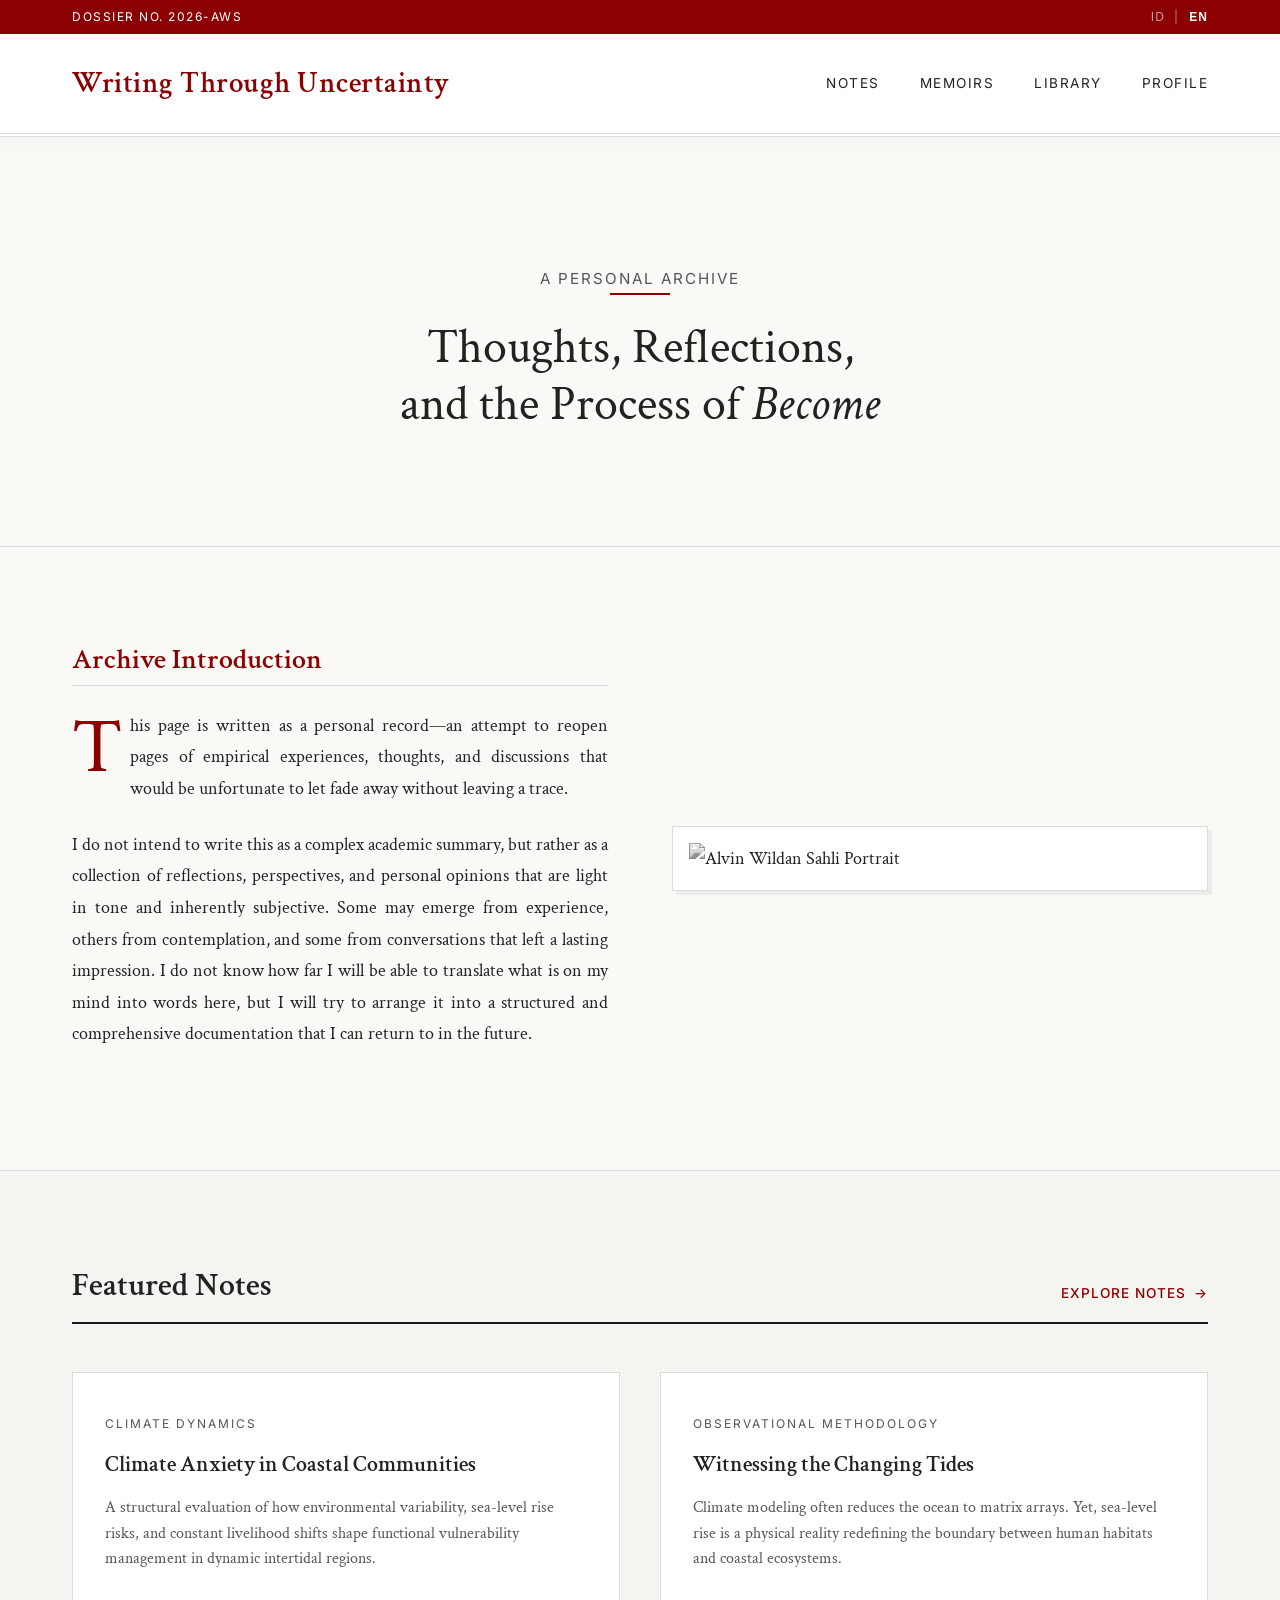
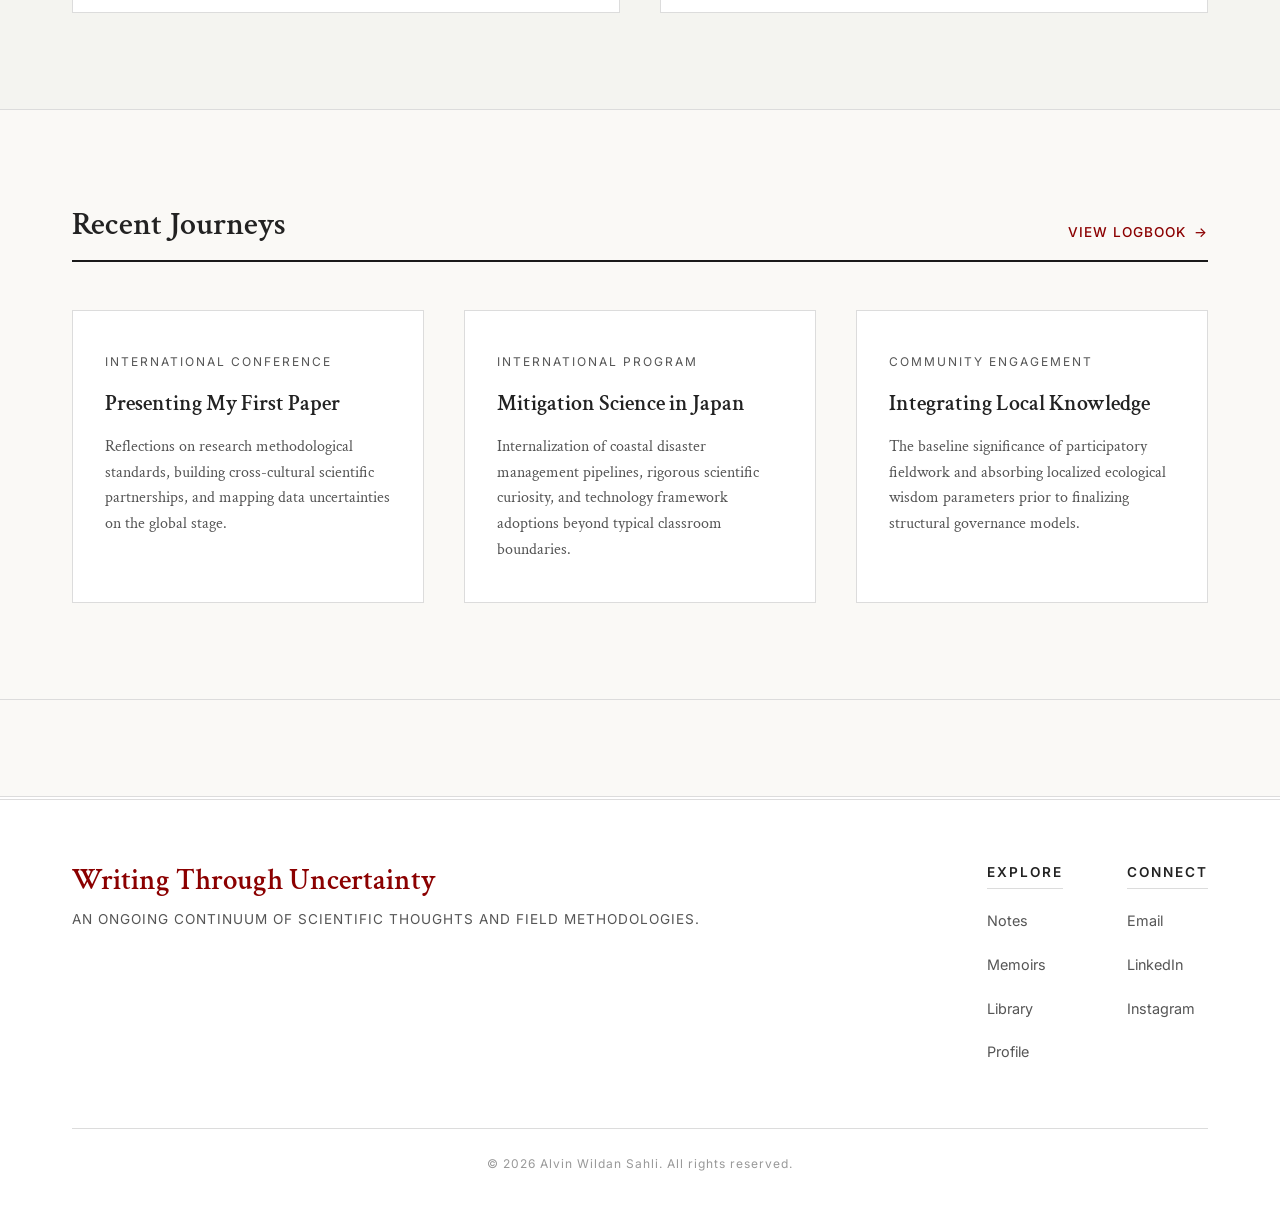
==== commit af73a98e: "Add files via upload" ====
--- a/index.html
+++ b/index.html
@@ -5,28 +5,51 @@
     <meta name="viewport" content="width=device-width, initial-scale=1.0" />
     <title>Writing Through Uncertainty | A Personal Archive</title>
 
-    <!-- Google Fonts Integration -->
+    <!-- Google Fonts Integration: Crimson Text & Inter -->
     <link rel="preconnect" href="https://fonts.googleapis.com" />
     <link rel="preconnect" href="https://fonts.gstatic.com" crossorigin />
     <link
-      href="https://fonts.googleapis.com/css2?family=Inter:wght@300;400;500;600&family=Playfair+Display:ital,wght@0,400;0,500;0,600;0,700;1,400&display=swap"
+      href="https://fonts.googleapis.com/css2?family=Crimson+Text:ital,wght@0,400;0,600;0,700;1,400;1,600&family=Inter:wght@300;400;500;600&display=swap"
       rel="stylesheet"
     />
 
     <link rel="stylesheet" href="style.css" />
   </head>
   <body>
-    <!-- STICKY NAVBAR -->
-    <nav class="navbar">
-      <div class="container nav-container">
-        <!-- LOGO -->
+    <!-- HEADER RESMI (IVY LEAGUE STYLE) -->
+    <header class="university-header">
+      <div class="top-bar">
+        <div class="top-bar-inner">
+          <span
+            class="dossier-id"
+            data-lang-id="ARSIP NO. 2026-AWS"
+            data-lang-en="DOSSIER NO. 2026-AWS"
+            >DOSSIER NO. 2026-AWS</span
+          >
+
+          <!-- Dynamic Language Switcher UI -->
+          <div class="lang-switcher">
+            <button class="lang-btn" id="btn-id" onclick="switchLanguage('id')">
+              ID
+            </button>
+            <span class="lang-divider">|</span>
+            <button
+              class="lang-btn active"
+              id="btn-en"
+              onclick="switchLanguage('en')"
+            >
+              EN
+            </button>
+          </div>
+        </div>
+      </div>
+
+      <nav class="main-nav">
         <div class="logo">
-          <a href="main.html" class="serif-brand"
+          <a href="index.html" class="serif-brand"
             >Writing Through Uncertainty</a
           >
         </div>
-
-        <!-- STRUKTUR MENU UTAMA -->
         <ul class="nav-links">
           <li>
             <a href="essays.html" data-lang-id="Catatan" data-lang-en="Notes"
@@ -44,186 +67,177 @@
             >
           </li>
           <li>
-            <a href="about.html" data-lang-id="Tentang" data-lang-en="About"
-              >About</a
+            <a href="about.html" data-lang-id="Profil" data-lang-en="Profile"
+              >Profile</a
             >
           </li>
         </ul>
-
-        <!-- Dynamic Language Switcher UI -->
-        <div class="lang-switcher">
-          <button class="lang-btn" id="btn-id" onclick="switchLanguage('id')">
-            ID
-          </button>
-          <span class="lang-divider">|</span>
-          <button
-            class="lang-btn active"
-            id="btn-en"
-            onclick="switchLanguage('en')"
-          >
-            EN
-          </button>
-        </div>
-      </div>
-    </nav>
-
-    <!-- HERO SECTION -->
-    <header class="hero">
-      <div class="hero-bg"></div>
-      <div class="hero-overlay"></div>
-      <div class="hero-grain"></div>
-
-      <div class="container hero-content">
+      </nav>
+    </header>
+
+    <!-- HERO SECTION: FORMAL TITLE PAGE -->
+    <section class="dossier-hero">
+      <div class="container dossier-hero-content">
         <p
-          class="subtitle"
-          data-lang-id="Arsip Personal"
+          class="page-subtitle"
+          data-lang-id="Sebuah Arsip Pribadi"
           data-lang-en="A Personal Archive"
         >
           A Personal Archive
         </p>
-        <h1>
+        <div class="title-ornament"></div>
+        <h1 class="page-title">
           <span
-            data-lang-id="Pemikiran, Perjalanan,"
-            data-lang-en="Thoughts, Journeys,"
-            >Thoughts, Journeys,</span
+            data-lang-id="Pemikiran, Refleksi,"
+            data-lang-en="Thoughts, Reflections,"
+            >Thoughts, Reflections,</span
           ><br />
           <span data-lang-id="dan Proses" data-lang-en="and the Process of"
             >and the Process of</span
           >
-          <span class="italic" data-lang-id="Menjadi" data-lang-en="Becoming"
-            >Becoming</span
+          <span class="italic" data-lang-id="Menjadi" data-lang-en="Become"
+            >Become</span
           >
         </h1>
       </div>
-    </header>
+    </section>
 
     <!-- BIOGRAPHICAL INTRODUCTION SECTION -->
-    <section class="intro">
-      <div class="container intro-wrapper">
-        <div class="intro-text">
+    <section class="dossier-section">
+      <div class="container intro-academic">
+        <div class="intro-text academic-text">
+          <h2
+            class="cv-section-title"
+            data-lang-id="Pengantar Arsip"
+            data-lang-en="Archive Introduction"
+          >
+            Archive Introduction
+          </h2>
           <p
-            class="intro-label"
-            data-lang-id="PENGANTAR ARSIP"
-            data-lang-en="ARCHIVE INTRODUCTION"
-          >
-            ARCHIVE INTRODUCTION
+            class="drop-cap"
+            data-lang-id="Laman ini saya tulis sebagai catatan pribadi—sebuah upaya untuk membuka kembali halaman-halaman pengalaman empiris, pemikiran, dan diskusi yang rasanya sayang jika hilang begitu saja tanpa jejak."
+            data-lang-en="This page is written as a personal record—an attempt to reopen pages of empirical experiences, thoughts, and discussions that would be unfortunate to let fade away without leaving a trace."
+          >
+            This page is written as a personal record—an attempt to reopen pages
+            of empirical experiences, thoughts, and discussions that would be
+            unfortunate to let fade away without leaving a trace.
           </p>
           <p
-            class="intro-desc"
-            data-lang-id="Laman ini ditulis sebagai pengingat sekaligus arsip perjalanan hidup yang terus bertambah dari waktu ke waktu. Di dalamnya tersimpan berbagai pengalaman, pemikiran, dan pembelajaran yang saya kumpulkan sepanjang perjalanan, entah sampai kapan setiap potongan cerita itu masih dapat saya rekam dan susun menjadi sebuah narasi yang utuh. Bagi saya, setiap proses merupakan ruang belajar. Tidak ada langkah yang benar-benar kecil selama ia membawa kita bergerak maju. Bahkan kemajuan yang nyaris tidak terlihat sekalipun tetaplah sebuah progres yang layak dihargai. Karena itu, momen-momen yang mungkin tidak akan pernah terulang saya coba abadikan melalui tulisan, sebagai bentuk penghargaan terhadap waktu, pengalaman, dan perubahan yang menyertainya. “Menulis dalam Ketidakpastian” menjadi tema yang menaungi laman ini. Tema tersebut tidak dipilih tanpa alasan, melainkan lahir dari kesadaran bahwa dunia bergerak dalam arah yang semakin sulit diprediksi. Pada saat yang sama, saya sering menemukan diri berada dalam berbagai bentuk ketidakamanan, baik dalam rencana, harapan, maupun masa depan yang belum sepenuhnya dapat dipetakan. Menulis kemudian menjadi cara untuk memahami, menerima, dan mendokumentasikan ketidakpastian tersebut. Tema ini menjadi wadah bagi beragam tulisan yang mengisi laman ini. Sebagiannya berupa esai yang lahir dari pengamatan terhadap fenomena, peristiwa, dan berbagai pertanyaan yang muncul dalam keseharian. Sebagian lainnya merupakan catatan perjalanan selama menempuh studi, berkegiatan dalam komunitas, serta terlibat dalam organisasi yang membentuk cara pandang saya terhadap dunia. Di dalamnya juga terdapat memoar yang merekam asal-usul, kenangan keluarga, dan momen bersama orang-orang terdekat—hal-hal yang jarang saya bagikan melalui media sosial maupun ruang publik lainnya. Pada akhirnya, laman ini tidak hanya menjadi tempat menyimpan cerita, tetapi juga ruang untuk merawat ingatan. Sementara itu, perpustakaan digital yang saya bangun dan kumpulkan dari waktu ke waktu menjadi sumber pengetahuan sekaligus teman seperjalanan; sebuah penerang yang menemani berbagai fase kehidupan ketika jawaban belum ditemukan dan arah perjalanan masih diselimuti ketidakpastian."
-            data-lang-en="This page is written as both a reminder and an archive of a life journey that continues to unfold over time. Within it are collected the experiences, reflections, and lessons I have gathered along the way, though I do not know how long I will be able to continue recording and weaving these fragments into a coherent narrative.  To me, every process is an opportunity to learn. No step is ever truly insignificant as long as it moves us forward. Even progress that is barely visible remains progress worthy of appreciation. For that reason, I try to preserve moments that may never return through writing, as a way of honoring time, experience, and the transformations that accompany them. “Writing in Uncertainty” serves as the overarching theme of this page. It was not chosen arbitrarily, but emerged from an awareness that the world is moving in directions that are increasingly difficult to predict. At the same time, I often find myself navigating various forms of uncertainty in plans, expectations, and futures that cannot yet be fully mapped. Writing, then, becomes a means of understanding, embracing, and documenting that uncertainty.  This theme provides a home for the diverse writings collected here. Some take the form of essays born from observations of phenomena, events, and the questions that arise in everyday life. Others are travel notes and personal accounts from my academic journey, community engagements, and organizational experiences that have shaped the way I see the world. This page also contains memoirs that preserve family histories, personal memories, and moments shared with those closest to me, stories that I rarely share on social media or in other public spaces. Ultimately, this page is more than a repository of stories; it is a space for preserving memory. Alongside it, the digital library I have built and curated over time serves as both a source of knowledge and a companion on the journey a guiding light through different phases of life, especially when answers remain elusive and the path ahead is still shrouded in uncertainty. "
-          >
-            This page is written as both a reminder and an archive of a life
-            journey that continues to unfold over time. Within it are collected
-            the experiences, reflections, and lessons I have gathered along the
-            way, though I do not know how long I will be able to continue
-            recording and weaving these fragments into a coherent narrative. To
-            me, every process is an opportunity to learn. No step is ever truly
-            insignificant as long as it moves us forward. Even progress that is
-            barely visible remains progress worthy of appreciation. For that
-            reason, I try to preserve moments that may never return through
-            writing, as a way of honoring time, experience, and the
-            transformations that accompany them. "Writing in Uncertainty" serves
-            as the overarching theme of this page. It was not chosen
-            arbitrarily, but emerged from an awareness that the world is moving
-            in directions that are increasingly difficult to predict. At the
-            same time, I often find myself navigating various forms of
-            uncertainty in plans, expectations, and futures that cannot yet be
-            fully mapped. Writing, then, becomes a means of understanding,
-            embracing, and documenting that uncertainty. This theme provides a
-            home for the diverse writings collected here. Some take the form of
-            essays born from observations of phenomena, events, and the
-            questions that arise in everyday life. Others are travel notes and
-            personal accounts from my academic journey, community engagements,
-            and organizational experiences that have shaped the way I see the
-            world. This page also contains memoirs that preserve family
-            histories, personal memories, and moments shared with those closest
-            to me, stories that I rarely share on social media or in other
-            public spaces. Ultimately, this page is more than a repository of
-            stories; it is a space for preserving memory. Alongside it, the
-            digital library I have built and curated over time serves as both a
-            source of knowledge and a companion on the journey a guiding light
-            through different phases of life, especially when answers remain
-            elusive and the path ahead is still shrouded in uncertainty.
+            data-lang-id="Tulisan ini tidak saya maksudkan sebagai ringkasan akademis yang rumit, melainkan sebagai kumpulan refleksi, pandangan, dan pendapat pribadi yang ringan serta subjektif. Sebagian mungkin lahir dari pengalaman, sebagian dari kegelisahan, dan sebagian lagi dari percakapan yang meninggalkan kesan. Saya sendiri tidak tahu sampai sejauh mana isi kepala ini dapat saya tuangkan di sini. Namun, selama masih ada ruang untuk menulis dan mengingat, saya akan berusaha menyusunnya menjadi dokumentasi yang terstruktur, utuh, dan dapat saya kunjungi kembali suatu hari nanti."
+            data-lang-en="I do not intend to write this as a complex academic summary, but rather as a collection of reflections, perspectives, and personal opinions that are light in tone and inherently subjective. Some may emerge from experience, others from contemplation, and some from conversations that left a lasting impression. I do not know how far I will be able to translate what is on my mind into words here, but I will try to arrange it into a structured and comprehensive documentation that I can return to in the future."
+          >
+            I do not intend to write this as a complex academic summary, but
+            rather as a collection of reflections, perspectives, and personal
+            opinions that are light in tone and inherently subjective. Some may
+            emerge from experience, others from contemplation, and some from
+            conversations that left a lasting impression. I do not know how far
+            I will be able to translate what is on my mind into words here, but
+            I will try to arrange it into a structured and comprehensive
+            documentation that I can return to in the future.
           </p>
         </div>
-        <div class="intro-image">
-          <figure>
-            <img src="images/bw.png" alt="Alvin Wildan Sahli Portrait" />
-          </figure>
+        <div class="intro-image-formal">
+          <img src="images/bw.png" alt="Alvin Wildan Sahli Portrait" />
         </div>
       </div>
     </section>
 
-    <!-- CONTENT SECTION: FEATURED ESSAY -->
-    <section class="content-section gray-bg">
+    <!-- CONTENT SECTION: FEATURED NOTES -->
+    <section class="dossier-section bg-alt">
       <div class="container">
         <div class="section-header">
-          <h2 data-lang-id="Esai Pilihan" data-lang-en="Featured Essay">
-            Featured Essay
+          <h2 data-lang-id="Catatan Pilihan" data-lang-en="Featured Notes">
+            Featured Notes
           </h2>
           <a href="essays.html" class="view-all">
-            <span data-lang-id="Jelajahi Esai" data-lang-en="Explore Essays"
-              >Explore Essays</span
+            <span data-lang-id="Jelajahi Catatan" data-lang-en="Explore Notes"
+              >Explore Notes</span
             >
             &rarr;
           </a>
         </div>
 
-        <article class="featured-card">
-          <span
-            class="category"
-            data-lang-id="Kajian Iklim"
-            data-lang-en="Climate Dynamics"
-            >Climate Dynamics</span
-          >
-          <h3
-            class="serif-title"
-            data-lang-id="Kecemasan Ekologis di Komunitas Pesisir"
-            data-lang-en="Climate Anxiety in Coastal Communities"
-          >
-            Climate Anxiety in Coastal Communities
-          </h3>
-          <p
-            data-lang-id="Eksplorasi struktural mengenai bagaimana variabilitas iklim lingkungan, ancaman kenaikan permukaan air laut, dan pergeseran konstan mata pencaharian membentuk manajemen risiko fungsional di wilayah intertidal."
-            data-lang-en="A structural evaluation of how environmental variability, sea-level rise risks, and constant livelihood shifts shape functional vulnerability management in dynamic intertidal regions."
-          >
-            A structural evaluation of how environmental variability, sea-level
-            rise risks, and constant livelihood shifts shape functional
-            vulnerability management in dynamic intertidal regions.
-          </p>
-        </article>
+        <div class="dossier-grid">
+          <article class="dossier-card border-crimson">
+            <span
+              class="category"
+              data-lang-id="Dinamika Iklim"
+              data-lang-en="Climate Dynamics"
+              >Climate Dynamics</span
+            >
+            <h3
+              class="serif-title"
+              data-lang-id="Kecemasan Ekologis di Komunitas Pesisir"
+              data-lang-en="Climate Anxiety in Coastal Communities"
+            >
+              Climate Anxiety in Coastal Communities
+            </h3>
+            <p
+              data-lang-id="Eksplorasi struktural mengenai bagaimana variabilitas iklim lingkungan, ancaman kenaikan permukaan air laut, dan pergeseran konstan mata pencaharian membentuk manajemen risiko fungsional di wilayah intertidal."
+              data-lang-en="A structural evaluation of how environmental variability, sea-level rise risks, and constant livelihood shifts shape functional vulnerability management in dynamic intertidal regions."
+            >
+              A structural evaluation of how environmental variability,
+              sea-level rise risks, and constant livelihood shifts shape
+              functional vulnerability management in dynamic intertidal regions.
+            </p>
+          </article>
+
+          <article class="dossier-card border-crimson">
+            <span
+              class="category"
+              data-lang-id="Metodologi Observasi"
+              data-lang-en="Observational Methodology"
+              >Observational Methodology</span
+            >
+            <h3
+              class="serif-title"
+              data-lang-id="Menyaksikan Perubahan Muka Air"
+              data-lang-en="Witnessing the Changing Tides"
+            >
+              Witnessing the Changing Tides
+            </h3>
+            <p
+              data-lang-id="Pemodelan iklim dan observasi empiris seringkali mereduksi lautan menjadi deretan angka dalam matriks. Realitas fisik sedang mendefinisikan ulang batas ruang hidup manusia dan ekosistem."
+              data-lang-en="Climate modeling often reduces the ocean to matrix arrays. Yet, sea-level rise is a physical reality redefining the boundary between human habitats and coastal ecosystems."
+            >
+              Climate modeling often reduces the ocean to matrix arrays. Yet,
+              sea-level rise is a physical reality redefining the boundary
+              between human habitats and coastal ecosystems.
+            </p>
+          </article>
+        </div>
       </div>
     </section>
 
     <!-- CONTENT SECTION: RECENT JOURNEYS -->
-    <section class="content-section">
+    <section class="dossier-section">
       <div class="container">
         <div class="section-header">
           <h2 data-lang-id="Perjalanan Terkini" data-lang-en="Recent Journeys">
             Recent Journeys
           </h2>
           <a href="journeys.html" class="view-all">
-            <span data-lang-id="Lihat Semua" data-lang-en="View All"
-              >View All</span
+            <span data-lang-id="Lihat Rekam Jejak" data-lang-en="View Logbook"
+              >View Logbook</span
             >
             &rarr;
           </a>
         </div>
 
-        <div class="grid-layout">
-          <article class="card transition-card-rust">
+        <div class="dossier-grid">
+          <article class="dossier-card border-gold">
             <span
               class="category"
-              data-lang-id="Simposium"
-              data-lang-en="Conference"
-              >Conference</span
+              data-lang-id="Simposium Internasional"
+              data-lang-en="International Conference"
+              >International Conference</span
             >
             <h3
-              data-lang-id="Diseminasi Hasil Riset Publikasi Internasional Pertama"
-              data-lang-en="Presenting My First International Paper"
-            >
-              Presenting My First International Paper
+              class="serif-title"
+              data-lang-id="Diseminasi Hasil Riset Pertama"
+              data-lang-en="Presenting My First Paper"
+            >
+              Presenting My First Paper
             </h3>
             <p
               data-lang-id="Refleksi mengenai standardisasi metodologi riset, membangun kemitraan saintifik lintas kultur, dan memetakan ketidakpastian data di panggung global."
@@ -235,18 +249,19 @@
             </p>
           </article>
 
-          <article class="card transition-card-blue">
+          <article class="dossier-card border-gold">
             <span
               class="category"
-              data-lang-id="Studi Komparatif"
+              data-lang-id="Program Internasional"
               data-lang-en="International Program"
               >International Program</span
             >
             <h3
-              data-lang-id="Dua Minggu Eksplorasi Sains Mitigasi di Jepang"
-              data-lang-en="Two Weeks in Japan: Mitigation Science Exploration"
-            >
-              Two Weeks in Japan: Mitigation Science Exploration
+              class="serif-title"
+              data-lang-id="Eksplorasi Sains Mitigasi di Jepang"
+              data-lang-en="Mitigation Science in Japan"
+            >
+              Mitigation Science in Japan
             </h3>
             <p
               data-lang-id="Internalisasi sistem pengelolaan kebencanaan pesisir, rasa ingin tahu ilmiah, dan adopsi kerangka kerja teknologi di luar batas ruang kelas."
@@ -258,7 +273,7 @@
             </p>
           </article>
 
-          <article class="card transition-card-rust">
+          <article class="dossier-card border-gold">
             <span
               class="category"
               data-lang-id="Aksi Komunitas"
@@ -266,10 +281,11 @@
               >Community Engagement</span
             >
             <h3
-              data-lang-id="Integrasi Sistem Pengetahuan Lokal Lanskap Pesisir"
-              data-lang-en="Integrating Local Knowledge Systems in Coastal Landscapes"
-            >
-              Integrating Local Knowledge Systems in Coastal Landscapes
+              class="serif-title"
+              data-lang-id="Integrasi Sistem Pengetahuan Lokal"
+              data-lang-en="Integrating Local Knowledge"
+            >
+              Integrating Local Knowledge
             </h3>
             <p
               data-lang-id="Pentingnya analisis rona awal lapangan secara partisipatif dan proses penyerapan kearifan lokal sebelum perumusan regulasi lingkungan."
@@ -284,327 +300,91 @@
       </div>
     </section>
 
-    <!-- CONTENT SECTION: SELECTED MEMOIR -->
-    <section class="content-section gray-bg">
+    <!-- FOOTER RESMI -->
+    <footer class="university-footer">
       <div class="container">
-        <div class="section-header">
-          <h2 data-lang-id="Memoar Terpilih" data-lang-en="Selected Memoir">
-            Selected Memoir
-          </h2>
-          <a href="memoirs.html" class="view-all">
-            <span data-lang-id="Selengkapnya" data-lang-en="Read More"
-              >Read More</span
-            >
-            &rarr;
-          </a>
-        </div>
-
-        <div class="grid-layout">
-          <article class="card border-top-rust">
-            <span class="category" data-lang-id="Evolusi" data-lang-en="Growth"
-              >Growth</span
-            >
-            <h3
-              class="serif-title"
-              data-lang-id="Proses Konstruksi Berpikir Peneliti Sistem Bumi"
-              data-lang-en="Becoming an Earth System Researcher"
-            >
-              Becoming an Earth System Researcher
-            </h3>
-            <p
-              data-lang-id="Membahas kerangka logika rigid, kausalitas mekanistik, dan ketekunan empiris yang dibutuhkan dalam menyusun hipotesis kuantitatif."
-              data-lang-en="Deconstructing logical frameworks, mechanistic causality, and empiric consistency required to formulate quantitative testable hypotheses."
-            >
-              Deconstructing logical frameworks, mechanistic causality, and
-              empiric consistency required to formulate quantitative testable
-              hypotheses.
-            </p>
-          </article>
-
-          <article class="card border-top-rust">
-            <span
-              class="category"
-              data-lang-id="Stokastik"
-              data-lang-en="Failure"
-              >Failure</span
-            >
-            <h3
-              class="serif-title"
-              data-lang-id="Anatomi Batas Galat: Penolakan dan Pembelajaran"
-              data-lang-en="The Anatomy of Error Bounds: Rejection and Learning"
-            >
-              The Anatomy of Error Bounds: Rejection and Learning
-            </h3>
-            <p
-              data-lang-id="Memaknai penolakan aplikasi akademis dan kegagalan sistematis sebagai variabel krusial pengkondisian ketahanan model evolusi diri."
-              data-lang-en="Analyzing academic application rejections and systematic errors as high-value stochastic data metrics to optimize personal model adaptation."
-            >
-              Analyzing academic application rejections and systematic errors as
-              high-value stochastic data metrics to optimize personal model
-              adaptation.
-            </p>
-          </article>
-
-          <article class="card border-top-rust">
-            <span
-              class="category"
-              data-lang-id="Transisi"
-              data-lang-en="Transition"
-              >Transition</span
-            >
-            <h3
-              class="serif-title"
-              data-lang-id="Meninggalkan Batas Geografis Garis Pantai Asal"
-              data-lang-en="Leaving the Geographic Boundaries of the Domestic Coast"
-            >
-              Leaving the Geographic Boundaries of the Domestic Coast
-            </h3>
-            <p
-              data-lang-id="Kalkulasi spasial dan kesiapan adaptif menghadapi pelepasan ekuilibrium lama menuju jaringan riset benua Eropa Tengah."
-              data-lang-en="Mapping calculated spatial vectors and adaptive preparation before shifting from local coastlines toward Central European research systems."
-            >
-              Mapping calculated spatial vectors and adaptive preparation before
-              shifting from local coastlines toward Central European research
-              systems.
-            </p>
-          </article>
-        </div>
-      </div>
-    </section>
-
-    <!-- CONTENT SECTION: FROM THE LIBRARY -->
-    <section class="content-section">
-      <div class="container">
-        <div class="section-header">
-          <h2 data-lang-id="Dari Perpustakaan" data-lang-en="From the Library">
-            From the Library
-          </h2>
-          <a href="library.html" class="view-all">
-            <span data-lang-id="Telusuri Pustaka" data-lang-en="Browse Library"
-              >Browse Library</span
-            >
-            &rarr;
-          </a>
-        </div>
-
-        <div class="grid-layout">
-          <article class="card border-top-blue">
-            <span
-              class="category"
-              data-lang-id="Sintesis Buku"
-              data-lang-en="Book Review"
-              >Book Review</span
-            >
-            <h3
-              data-lang-id="Tinjauan Ekologi Eksistensial Karya Silent Spring"
-              data-lang-en="What I Learned from Silent Spring"
-            >
-              What I Learned from Silent Spring
-            </h3>
-            <p
-              data-lang-id="Analisis dekonstruktif fondasi gerakan ekosentrisme serta pengaruh disrupsi senyawa sintetis terhadap rantai trofik biosfer."
-              data-lang-en="A deconstructive evaluation of ecocentric movements and the structural impacts of synthetic disruptors within biosphere trophic webs."
-            >
-              A deconstructive evaluation of ecocentric movements and the
-              structural impacts of synthetic disruptors within biosphere
-              trophic webs.
-            </p>
-          </article>
-
-          <article class="card border-top-blue">
-            <span
-              class="category"
-              data-lang-id="Tinjauan Jurnal"
-              data-lang-en="Paper Review"
-              >Paper Review</span
-            >
-            <h3
-              data-lang-id="Kopling Fluida Termal: Model Urban Heat Islands"
-              data-lang-en="Understanding Urban Heat Islands"
-            >
-              Understanding Urban Heat Islands
-            </h3>
-            <p
-              data-lang-id="Identifikasi ambang batas metodologis pengolahan Land Surface Temperature (LST) satelit pada kawasan urban dengan heterogenitas tinggi."
-              data-lang-en="Identifying methodological thresholds in processing radiometric Land Surface Temperature (LST) across complex urban matrices."
-            >
-              Identifying methodological thresholds in processing radiometric
-              Land Surface Temperature (LST) across complex urban matrices.
-            </p>
-          </article>
-
-          <article class="card border-top-blue">
-            <span
-              class="category"
-              data-lang-id="Catatan Kritis"
-              data-lang-en="Reading Note"
-              >Reading Note</span
-            >
-            <h3
-              data-lang-id="Etika Lingkungan dan Tata Kelola Karbon Biru"
-              data-lang-en="Notes on Environmental Ethics"
-            >
-              Notes on Environmental Ethics
-            </h3>
-            <p
-              data-lang-id="Eksplorasi pergeseran paradigma biosfer dari instrumen komoditas ekonomi antroposentris murni menuju ketahanan sistemik."
-              data-lang-en="Exploring the conceptual paradigm shift of global blue carbon governance assets from pure economic utility to systemic ecological resilience."
-            >
-              Exploring the conceptual paradigm shift of global blue carbon
-              governance assets from pure economic utility to systemic
-              ecological resilience.
-            </p>
-          </article>
-        </div>
-      </div>
-    </section>
-
-    <!-- ARCHIVE NOTE -->
-    <section class="archive-note">
-      <div class="container">
-        <h2
-          data-lang-id="Tentang Proyek Arsip Ini"
-          data-lang-en="About This Archive"
-        >
-          About This Archive
-        </h2>
-        <p
-          data-lang-id="Arsip digital ini dioperasikan sebagai rekaman kontinu dari pemikiran empiris, pengujian metodologi, dan proses transisi personal. Ruang ini tidak menyajikan narasi otobiografi statis, melainkan sekumpulan data fragmen dinamis yang melacak jalur perkembangan intelektual yang bersifat nonlinear."
-          data-lang-en="This digital archive operates as an ongoing continuum of empirical thoughts, methodological workflows, and personal transitions. Rather than a static autobiography, it represents a dynamic collection of fragments mapping a non-linear process of becoming."
-        >
-          This digital archive operates as an ongoing continuum of empirical
-          thoughts, methodological workflows, and personal transitions. Rather
-          than a static autobiography, it represents a dynamic collection of
-          fragments mapping a non-linear process of becoming.
-        </p>
-      </div>
-    </section>
-
-    <!-- GLOBAL FOOTER -->
-    <footer class="footer">
-      <div class="container footer-top-wrapper">
-        <!-- Kolom Kiri: Branding & Pernyataan Platform -->
-        <div class="footer-brand-block">
-          <h3 class="footer-brand-title">Writing Through Uncertainty</h3>
-          <p
-            class="footer-tagline"
-            data-lang-id="Sebuah arsip kontinu dari pemikiran empiris, pengujian metodologi, dan proses transisi personal."
-            data-lang-en="An ongoing continuum of empirical thoughts, field methodologies, and personal transitions."
-          >
-            An ongoing continuum of empirical thoughts, field methodologies, and
-            personal transitions.
+        <div class="footer-grid">
+          <div class="footer-brand-block">
+            <h3 class="footer-brand serif">Writing Through Uncertainty</h3>
+            <p
+              class="footer-tagline"
+              data-lang-id="Sebuah kontinuitas narasi pemikiran saintifik dan metodologi lapangan."
+              data-lang-en="An ongoing continuum of scientific thoughts and field methodologies."
+            >
+              An ongoing continuum of scientific thoughts and field
+              methodologies.
+            </p>
+          </div>
+
+          <div
+            class="footer-links-group"
+            style="display: flex; gap: 4rem; justify-content: flex-end"
+          >
+            <div>
+              <h4 data-lang-id="Navigasi" data-lang-en="Explore">Explore</h4>
+              <ul>
+                <li>
+                  <a
+                    href="essays.html"
+                    data-lang-id="Catatan"
+                    data-lang-en="Notes"
+                    >Notes</a
+                  >
+                </li>
+                <li>
+                  <a
+                    href="memoirs.html"
+                    data-lang-id="Memoar"
+                    data-lang-en="Memoirs"
+                    >Memoirs</a
+                  >
+                </li>
+                <li>
+                  <a
+                    href="library.html"
+                    data-lang-id="Pustaka"
+                    data-lang-en="Library"
+                    >Library</a
+                  >
+                </li>
+                <li>
+                  <a
+                    href="about.html"
+                    data-lang-id="Profil"
+                    data-lang-en="Profile"
+                    >Profile</a
+                  >
+                </li>
+              </ul>
+            </div>
+            <div>
+              <h4 data-lang-id="Jaringan" data-lang-en="Connect">Connect</h4>
+              <ul>
+                <li><a href="mailto:alvinwildansahli@gmail.com">Email</a></li>
+                <li>
+                  <a
+                    href="https://www.linkedin.com/in/alvinwildans"
+                    target="_blank"
+                    rel="noopener noreferrer"
+                    >LinkedIn</a
+                  >
+                </li>
+                <li>
+                  <a
+                    href="https://www.instagram.com/alvinwildans"
+                    target="_blank"
+                    rel="noopener noreferrer"
+                    >Instagram</a
+                  >
+                </li>
+              </ul>
+            </div>
+          </div>
+        </div>
+        <div class="footer-bottom">
+          <p class="copyright">
+            &copy; 2026 Alvin Wildan Sahli. All rights reserved.
           </p>
-        </div>
-
-        <!-- Kolom Kanan: Navigasi Horizontal Terintegrasi -->
-        <div class="footer-links-grid">
-          <div class="footer-link-group">
-            <h4
-              class="group-title"
-              data-lang-id="Navigasi"
-              data-lang-en="Explore"
-            >
-              Explore
-            </h4>
-            <ul>
-              <li>
-                <a href="essays.html" data-lang-id="Esai" data-lang-en="Essays"
-                  >Essays</a
-                >
-              </li>
-              <li>
-                <a
-                  href="journeys.html"
-                  data-lang-id="Perjalanan"
-                  data-lang-en="Journeys"
-                  >Journeys</a
-                >
-              </li>
-              <li>
-                <a
-                  href="memoirs.html"
-                  data-lang-id="Memoar"
-                  data-lang-en="Memoirs"
-                  >Memoirs</a
-                >
-              </li>
-              <li>
-                <a
-                  href="library.html"
-                  data-lang-id="Pustaka"
-                  data-lang-en="Library"
-                  >Library</a
-                >
-              </li>
-            </ul>
-          </div>
-
-          <div class="footer-link-group">
-            <h4
-              class="group-title"
-              data-lang-id="Kronologi"
-              data-lang-en="Archive"
-            >
-              Archive
-            </h4>
-            <ul>
-              <li><a href="#">2026</a></li>
-              <li><a href="#">2025</a></li>
-              <li><a href="#">2024</a></li>
-              <li>
-                <a href="#" data-lang-id="Sebelumnya" data-lang-en="Earlier"
-                  >Earlier</a
-                >
-              </li>
-            </ul>
-          </div>
-
-          <div class="footer-link-group">
-            <h4
-              class="group-title"
-              data-lang-id="Jaringan"
-              data-lang-en="Connect"
-            >
-              Connect
-            </h4>
-            <ul>
-              <li><a href="mailto:your@email.com">Email</a></li>
-              <li>
-                <a
-                  href="https://linkedin.com"
-                  target="_blank"
-                  rel="noopener noreferrer"
-                  >LinkedIn</a
-                >
-              </li>
-              <li>
-                <a
-                  href="https://github.com"
-                  target="_blank"
-                  rel="noopener noreferrer"
-                  >GitHub</a
-                >
-              </li>
-            </ul>
-          </div>
-        </div>
-      </div>
-
-      <hr class="footer-divider" />
-
-      <!-- Bagian Bawah: Baris Tunggal Minimalis -->
-      <div class="container footer-bottom-flex">
-        <p class="copyright">
-          &copy; 2026 Alvin Wildan Sahli. All Rights Reserved.
-        </p>
-        <div class="footer-meta-links">
-          <span class="meta-status-indicator"></span>
-          <span
-            class="meta-text"
-            data-lang-id="Sistem Beroperasi Stabil"
-            data-lang-en="System Operating Nominally"
-            >System Operating Nominally</span
-          >
         </div>
       </div>
     </footer>
@@ -628,5 +408,31 @@
         });
       }
     </script>
+
+    <!-- SCROLL ANIMATION ENGINE FOR DOSSIER HERO -->
+    <script>
+      document.addEventListener("DOMContentLoaded", function () {
+        const hero = document.querySelector(".dossier-hero");
+
+        // Jalankan animasi pertama kali saat web dibuka
+        setTimeout(() => {
+          hero.classList.add("animate-active");
+        }, 100);
+
+        // Deteksi scroll
+        window.addEventListener("scroll", function () {
+          const heroHeight = hero.offsetHeight;
+          const currentScroll = window.scrollY;
+
+          if (currentScroll > heroHeight * 0.6) {
+            hero.classList.remove("animate-active");
+          } else if (currentScroll < heroHeight * 0.2) {
+            if (!hero.classList.contains("animate-active")) {
+              hero.classList.add("animate-active");
+            }
+          }
+        });
+      });
+    </script>
   </body>
 </html>
--- a/style.css
+++ b/style.css
@@ -1,178 +1,131 @@
 /* ==========================================================================
+   SISTEM CSS: "WRITING THROUGH UNCERTAINTY" (WTU)
+   TEMA: IVY LEAGUE ACADEMIC / FORMAL DOSSIER
+   
    TABLE OF CONTENTS
+   0. IMPORTS & FONTS
    1. VARIABLES & DESIGN TOKENS
    2. GLOBAL & RESET STYLES
-   3. LAYOUT: NAVIGATION
-   4. LAYOUT: FOOTER
-   5. COMPONENTS & UTILITIES
-   6. PAGE: HOME / EDITORIAL
-   7. PAGE: ACADEMIC CV (ABOUT)
-   8. PAGE: JOURNEYS & LOGBOOK
-   9. PAGE: DIGITAL LIBRARY
-   10. PAGE: ESSAYS (WRITING THROUGH UNCERTAINTY)
-   11. GLOBAL RESPONSIVE RULES
+   3. COMPONENTS & UTILITIES (Buttons, Forms, Lightbox)
+   4. LAYOUT: HEADER & NAVIGATION
+   5. LAYOUT: FOOTER
+   6. PAGE: PROFILE (ACADEMIC CV)
+   7. PAGE: MEMOIRS (JOURNEYS & LOGBOOK)
+   8. PAGE: DIGITAL LIBRARY
+   9. PAGE: NOTES (ESSAYS / WTU)
+   10. GLOBAL RESPONSIVE RULES (MOBILE ADAPTATION)
    ========================================================================== */
+
+/* ==========================================================================
+   0. IMPORTS & FONTS
+   ========================================================================== */
+@import url("https://fonts.googleapis.com/css2?family=Crimson+Text:ital,wght@0,400;0,600;0,700;1,400;1,600&family=Inter:wght@300;400;500;600&display=swap");
 
 /* ==========================================================================
    1. VARIABLES & DESIGN TOKENS
    ========================================================================== */
-
-/* Core System */
 :root {
-  /* Core Colors */
-  --bg: #fafafa;
-  --surface: #ffffff;
-
-  --text: #111827;
-  --text-soft: #6b7280;
-
-  --border: rgba(15, 23, 42, 0.08);
-
-  /* Identity Colors */
-  --accent-blue: #1d222d;
-  --accent-rust: #c2410c;
-
-  --glow-blue: rgba(37, 99, 235, 0.12);
-  --glow-rust: rgba(194, 65, 12, 0.12);
+  /* Core Colors - Academic Palette */
+  --bg-paper: #faf9f6; /* Latar belakang utama: warna perkamen/kertas arsip */
+  --bg-white: #ffffff; /* Latar belakang bersih untuk card/konten spesifik */
+  --bg-alt: #f4f4f0; /* Latar belakang sekunder untuk pemisah section */
+
+  --text-main: #222222; /* Warna teks utama: arang pekat (bukan hitam murni) */
+  --text-muted: #555555; /* Warna teks sekunder/meta data */
+
+  --accent-crimson: #8b0000; /* Aksen utama: Harvard/Ivy Crimson */
+  --accent-gold: #d4af37; /* Aksen prestise: Emas klasik */
+  --accent-bronze: #cd7f32; /* Aksen tersier: Perunggu */
+
+  --border-color: #dcdcdc; /* Garis batas standar */
+  --border-dark: #1a1a1a; /* Garis batas tegas untuk header/footer */
 
   /* Typography */
-  --font-sans: "Inter", sans-serif;
-  --font-serif: "Playfair Display", serif;
-
-  /* Motion */
-  --ease: all 0.35s cubic-bezier(0.22, 0.61, 0.36, 1);
-
-  /* Radius */
-  --radius-sm: 14px;
-  --radius-md: 20px;
-  --radius-lg: 28px;
-}
-
-/* Writing Through Uncertainty Tokens */
-:root {
-  --bg-primary: #ffffff;
-  --bg-secondary: #f8fafc;
-  --bg-note: #fffbeb;
-  --border-color: #e2e8f0;
-  --border-note: #f59e0b;
-  --text-main: #334155;
-  --text-muted: #64748b;
-  --text-accent: #1e293b;
-  --text-note: #b45309;
+  --font-serif:
+    "Crimson Text", Georgia, serif; /* Font untuk narasi, paragraf, dan heading */
+  --font-sans:
+    "Inter", -apple-system, sans-serif; /* Font untuk UI, navigasi, dan meta data */
+
+  /* Radius & Motion */
+  --radius-xs: 2px; /* Sudut tajam/klasik untuk elemen institusional */
   --radius-sm: 4px;
   --radius-md: 8px;
-  --font-sans: "Inter", sans-serif;
-  --font-serif: "Playfair Display", Georgia, serif;
+  --ease: all 0.4s cubic-bezier(0.16, 1, 0.3, 1);
 }
 
 /* ==========================================================================
    2. GLOBAL & RESET STYLES
    ========================================================================== */
-
 * {
   margin: 0;
   padding: 0;
   box-sizing: border-box;
 }
 
-/* Mengaktifkan gulir mulus secara global */
 html {
   scroll-behavior: smooth;
-  scroll-padding-top: 100px; /* Jarak aman agar header/nav tidak menutupi judul section */
-}
-
-/* Transisi mulus untuk garis waktu */
-#timelineProgress {
-  transition: height 0.4s cubic-bezier(0.4, 0, 0.2, 1);
-  background-color: var(
-    --primary-color,
-    #2c3e50
-  ); /* Sesuaikan dengan variabel warna web Anda */
-  width: 100%;
-  display: block;
-}
-
-/* State aktif untuk tautan indeks */
-.index-anchor-link {
-  transition: all 0.3s ease;
-  opacity: 0.6;
-}
-
-.index-anchor-link.active {
-  opacity: 1;
+  scroll-padding-top: 120px; /* Offset untuk header yang sticky */
+}
+
+body {
+  background-color: var(--bg-paper);
+  color: var(--text-main);
+  font-family: var(--font-serif);
+  line-height: 1.8;
+  font-size: 1.15rem; /* Ukuran baca optimal untuk artikel akademis */
+  -webkit-font-smoothing: antialiased;
+  overflow-x: hidden;
+}
+
+h1,
+h2,
+h3,
+h4,
+h5,
+h6 {
   font-weight: 600;
-  transform: translateX(5px); /* Memberikan efek maju sedikit saat aktif */
-}
-
-.index-anchor-link.active .index-dot {
-  background-color: var(--primary-color, #2c3e50);
-  transform: scale(1.2);
-}
-
-body {
-  background: var(--bg);
-  color: var(--text);
-  font-family: var(--font-sans);
-  line-height: 1.7;
-  -webkit-font-smoothing: antialiased;
-}
-
-em {
-  font-style: italic;
+  line-height: 1.2;
+  color: var(--text-main);
 }
 
 a {
   color: inherit;
   text-decoration: none;
+  transition: var(--ease);
 }
 
 ul {
   list-style: none;
 }
-
 img {
   max-width: 100%;
   display: block;
 }
 
 .container {
-  width: min(1320px, 92%);
+  width: 100%;
+  max-width: 1200px;
   margin-inline: auto;
-}
-
+  padding: 0 2rem;
+}
+
+.text-center {
+  text-align: center;
+}
+.serif {
+  font-family: var(--font-serif);
+}
+.sans {
+  font-family: var(--font-sans);
+}
 .italic {
   font-style: italic;
 }
 
-/* Essays Globals Redefinition */
-* {
-  box-sizing: border-box;
-  margin: 0;
-  padding: 0;
-}
-
-body {
-  background-color: var(--bg-primary);
-  color: var(--text-main);
-  font-family: var(--font-sans);
-  overflow-x: hidden;
-}
-
-.container {
-  width: 100%;
-  max-width: 1200px;
-  margin: 0 auto;
-  padding: 1rem 1.5rem;
-}
-
-.serif {
-  font-family: var(--font-serif);
-}
-
-@keyframes slideUp {
+@keyframes fadeUp {
   from {
     opacity: 0;
-    transform: translateY(12px);
+    transform: translateY(20px);
   }
   to {
     opacity: 1;
@@ -181,494 +134,50 @@
 }
 
 /* ==========================================================================
-   3. LAYOUT: NAVIGATION
+   3. COMPONENTS & UTILITIES
    ========================================================================== */
-
-/* Main Navbar */
-.navbar {
-  position: sticky;
-  top: 0;
-  z-index: 999;
-  backdrop-filter: blur(18px);
-  -webkit-backdrop-filter: blur(18px);
-  background: rgba(255, 255, 255, 0.78);
-  border-bottom: 1px solid var(--border);
-}
-
-.nav-container {
-  height: 78px;
-  display: flex;
-  align-items: center;
-  justify-content: space-between;
-}
-
-.logo a {
-  font-family: var(--font-serif);
-  font-size: 1.3rem;
-  font-weight: 600;
-  letter-spacing: -0.02em;
-}
-
-.nav-links {
-  display: flex;
-  gap: 32px;
-}
-
-.nav-links a {
-  position: relative;
-  color: var(--text-soft);
-  font-size: 0.9rem;
-  font-weight: 500;
-  transition: var(--ease);
-}
-
-.nav-links a:hover {
-  color: var(--text);
-}
-
-.nav-links a::after {
-  content: "";
-  position: absolute;
-  left: 0;
-  bottom: -6px;
-  width: 0;
-  height: 1px;
-  background: var(--text);
-  transition: 0.3s;
-}
-
-.nav-links a:hover::after {
-  width: 100%;
-}
-
-.lang-switcher {
-  display: flex;
-  align-items: center;
-  gap: 10px;
-  margin-left: 32px;
-}
-
-.lang-divider {
-  color: rgba(107, 114, 128, 0.4);
-  font-size: 0.8rem;
-}
-
-.lang-btn {
-  background: transparent;
-  border: none;
-  cursor: pointer;
-  font-family: var(--font-sans);
-  font-size: 0.78rem;
-  font-weight: 600;
-  letter-spacing: 1px;
+/* Section Titles (Format Dossier) */
+.page-title-banner {
+  text-align: center;
+  max-width: 800px;
+  margin: 4rem auto;
+  animation: fadeUp 0.8s var(--ease) forwards;
+}
+
+.page-title {
+  font-size: 3rem;
+  font-weight: 400;
+  margin-bottom: 1rem;
+}
+
+.title-ornament {
+  width: 60px;
+  height: 2px;
+  background-color: var(--accent-crimson);
+  margin: 0 auto 1.5rem auto;
+}
+
+.page-subtitle {
+  font-family: var(--font-sans);
+  font-size: 0.95rem;
+  color: var(--text-muted);
   text-transform: uppercase;
-  color: var(--text-soft);
-  padding: 4px 6px;
-  transition: var(--ease);
-}
-
-.lang-btn:hover {
-  color: var(--text);
-}
-
-.lang-btn.active {
-  color: var(--text);
-  position: relative;
-}
-
-.lang-btn.active::after {
-  content: "";
-  position: absolute;
-  left: 0;
-  bottom: -4px;
-  width: 100%;
-  height: 1px;
-  background: var(--accent-blue);
-}
-
-/* Library Architecture Integration Navbar Modifier */
-.navbar {
-  position: fixed;
-  top: 0;
-  left: 0;
-  width: 100%;
-  z-index: 100;
-  margin-bottom: 0 !important;
-}
-
-/* Essays Navbar Redefinition */
-.navbar {
-  border-bottom: 1px solid var(--border-color);
-  background: var(--bg-primary);
-  position: sticky;
-  top: 0;
-  z-index: 100;
-}
-
-.nav-container {
-  display: flex;
-  justify-content: space-between;
-  align-items: center;
-  height: 70px;
-}
-
-.serif-brand {
-  font-family: var(--font-serif);
-  font-size: 1.25rem;
-  font-weight: 600;
-  text-decoration: none;
-  color: var(--text-accent);
-}
-
-.nav-links {
-  display: flex;
-  list-style: none;
-  gap: 2rem;
-}
-
-.nav-links a {
-  text-decoration: none;
-  color: var(--text-muted);
-  font-size: 0.95rem;
-  font-weight: 500;
-  transition: color 0.2s ease;
-}
-
-.nav-links a:hover,
-.nav-links a.active {
-  color: var(--text-accent);
-}
-
-.lang-switcher {
-  display: flex;
-  align-items: center;
-  gap: 0.5rem;
-  font-size: 0.85rem;
-  color: var(--border-color);
-}
-
-.lang-btn {
-  background: none;
-  border: none;
-  cursor: pointer;
-  color: var(--text-muted);
-  font-weight: 600;
-}
-
-.lang-btn.active {
-  color: var(--text-accent);
-}
-
-/* ==========================================================================
-   4. LAYOUT: FOOTER
-   ========================================================================== */
-
-/* Main Footer */
-.footer {
-  background-color: #1a1a1a;
-  color: #e5e5e5;
-  padding: 60px 0 30px 0;
-  font-family: "Inter", sans-serif;
-}
-
-.footer-top-wrapper {
-  display: flex;
-  flex-direction: row;
-  justify-content: space-between;
-  align-items: flex-start;
-  gap: 40px;
-  flex-wrap: wrap;
-}
-
-.footer-brand-block {
-  flex: 1;
-  min-width: 280px;
-  max-width: 400px;
-}
-
-.footer-brand-title {
-  font-family: "Playfair Display", serif;
-  font-size: 1.25rem;
-  font-weight: 600;
-  margin-bottom: 12px;
-  letter-spacing: -0.01em;
-}
-
-.footer-tagline {
-  font-size: 0.875rem;
-  line-height: 1.6;
-  color: #a3a3a3;
-}
-
-.footer-links-grid {
-  display: grid;
-  grid-template-columns: repeat(3, minmax(100px, auto));
-  gap: 60px;
-}
-
-.footer-link-group .group-title {
-  font-size: 0.75rem;
-  text-transform: uppercase;
-  letter-spacing: 0.1em;
-  color: #737373;
-  margin-bottom: 16px;
-  font-weight: 600;
-}
-
-.footer-link-group ul {
-  list-style: none;
-  padding: 0;
-  margin: 0;
-}
-
-.footer-link-group ul li {
-  margin-bottom: 10px;
-}
-
-.footer-link-group ul li a {
-  font-size: 0.875rem;
-  color: #a3a3a3;
-  text-decoration: none;
-  transition: color 0.2s ease;
-}
-
-.footer-link-group ul li a:hover {
-  color: #ffffff;
-}
-
-.footer-divider {
-  border: 0;
-  border-top: 1px solid #262626;
-  margin: 40px 0 20px 0;
-}
-
-.footer-bottom-flex {
-  display: flex;
-  justify-content: space-between;
-  align-items: center;
-  flex-wrap: wrap;
-  gap: 16px;
-}
-
-.copyright {
-  font-size: 0.75rem;
-  color: #737373;
-  margin: 0;
-}
-
-.footer-meta-links {
-  display: flex;
-  align-items: center;
-  gap: 8px;
-}
-
-.meta-status-indicator {
-  width: 6px;
-  height: 6px;
-  background-color: #10b981;
-  border-radius: 50%;
-  display: inline-block;
-}
-
-.meta-text {
-  font-size: 0.715rem;
-  text-transform: uppercase;
-  letter-spacing: 0.05em;
-  color: #525252;
-}
-
-@media (max-width: 768px) {
-  .footer-top-wrapper {
-    flex-direction: column;
-    gap: 40px;
-  }
-  .footer-links-grid {
-    gap: 40px;
-    width: 100%;
-    grid-template-columns: repeat(auto-fit, minmax(120px, 1fr));
-  }
-}
-
-/* Essays Footer Redefinition */
-.footer {
-  background: var(--bg-secondary);
-  border-top: 1px solid var(--border-color);
-  padding: 4rem 0 2rem 0;
-  margin-top: 6rem;
-}
-
-.footer-top-wrapper {
-  display: grid;
-  grid-template-columns: 1fr;
-  gap: 3rem;
-  margin-bottom: 3rem;
-}
-
-@media (min-width: 768px) {
-  .footer-top-wrapper {
-    grid-template-columns: 1.5fr 2fr;
-  }
-}
-
-.footer-brand-title {
-  font-size: 1.35rem;
-  color: var(--text-accent);
-  margin-bottom: 0.75rem;
-}
-
-.footer-tagline {
-  font-size: 0.9rem;
-  color: var(--text-muted);
-  line-height: 1.6;
-}
-
-.footer-links-grid {
-  display: grid;
-  grid-template-columns: repeat(3, 1fr);
-  gap: 1.5rem;
-}
-
-.group-title {
-  font-size: 0.85rem;
-  text-transform: uppercase;
-  letter-spacing: 0.05em;
-  color: var(--text-accent);
-  margin-bottom: 1rem;
-}
-
-.footer-link-group ul {
-  list-style: none;
-}
-
-.footer-link-group li {
-  margin-bottom: 0.5rem;
-}
-
-.footer-link-group a {
-  text-decoration: none;
-  font-size: 0.9rem;
-  color: var(--text-muted);
-  transition: color 0.2s ease;
-}
-
-.footer-link-group a:hover {
-  color: var(--text-accent);
-}
-
-.footer-divider {
-  border: 0;
-  border-top: 1px solid var(--border-color);
-  margin-bottom: 1.5rem;
-}
-
-.footer-bottom-flex {
-  display: flex;
-  flex-direction: column;
-  gap: 1rem;
-  align-items: center;
-  justify-content: space-between;
-  font-size: 0.85rem;
-  color: var(--text-muted);
-}
-
-@media (min-width: 768px) {
-  .footer-bottom-flex {
-    flex-direction: row;
-  }
-}
-
-.footer-meta-links {
-  display: flex;
-  align-items: center;
-  gap: 0.5rem;
-}
-
-.meta-status-indicator {
-  width: 8px;
-  height: 8px;
-  background: #10b981;
-  border-radius: 50%;
-}
-
-/* ==========================================================================
-   5. COMPONENTS & UTILITIES (Buttons, Search, Lightbox, Tags)
-   ========================================================================== */
-
-/* Buttons & Links */
-.view-all {
-  display: inline-flex;
-  align-items: center;
-  gap: 8px;
-  font-family: "Inter", sans-serif;
-  font-size: 0.875rem;
-  font-weight: 500;
-  color: #737373;
-  text-decoration: none;
-  position: relative;
-  padding: 4px 0;
-  transition: color 0.3s cubic-bezier(0.25, 1, 0.5, 1);
-  cursor: pointer;
-}
-
-.view-all::after {
-  content: "";
-  position: absolute;
-  bottom: 0;
-  left: 0;
-  width: 100%;
-  height: 1.5px;
-  background-color: #1a1a1a;
-  transform: scaleX(0);
-  transform-origin: right;
-  transition: transform 0.3s cubic-bezier(0.25, 1, 0.5, 1);
-}
-
-.view-all:hover,
-.view-all:focus {
-  color: #1a1a1a;
-}
-
-.view-all:hover::after,
-.view-all:focus::after {
-  transform: scaleX(1);
-  transform-origin: left;
-}
-
-@media (prefers-reduced-motion: reduce) {
-  .view-all,
-  .view-all::after {
-    transition: none;
-  }
-}
-
-/* Journeys Search Component */
-.search-panel {
-  margin-bottom: 32px;
-}
-
+  letter-spacing: 2px;
+}
+
+/* Search Input Formal */
 .search-input-wrapper {
   position: relative;
-  display: flex;
-  align-items: center;
-  background: rgba(255, 255, 255, 0.75);
-  backdrop-filter: blur(20px);
-  border: 1px solid rgba(0, 0, 0, 0.08);
-  border-radius: 10px;
-  transition: 0.4s;
+  width: 100%;
+  background: var(--bg-white);
+  border: 1px solid var(--border-color);
+  border-radius: var(--radius-xs);
+  transition: var(--ease);
 }
 
 .search-input-wrapper:focus-within {
-  border-color: #111;
-  box-shadow: 0 15px 40px rgba(0, 0, 0, 0.08);
-}
-
-.search-icon {
-  position: absolute;
-  left: 18px;
-  width: 18px;
-  height: 18px;
-  stroke-width: 2;
-  color: #999;
+  border-color: var(--accent-crimson);
+  box-shadow: 0 4px 12px rgba(139, 0, 0, 0.05);
 }
 
 .search-input-wrapper input {
@@ -676,810 +185,1399 @@
   border: none;
   outline: none;
   background: transparent;
-  padding: 16px 20px 16px 50px;
-  font-size: 0.9rem;
-}
-
-/* Lightbox Modal Overlay */
+  padding: 12px 16px;
+  font-family: var(--font-sans);
+  font-size: 0.95rem;
+}
+
+/* Pemisah antar seksi akademis */
+.academic-separator {
+  text-align: center;
+  margin: 4rem 0;
+  color: var(--border-color);
+  font-size: 1.5rem;
+  letter-spacing: 1rem;
+}
+
+/* Lightbox untuk Gambar Arsip */
 .lightbox-overlay {
   display: none;
   position: fixed;
   z-index: 10000;
-  top: 0;
-  left: 0;
-  width: 100%;
-  height: 100%;
-  background-color: rgba(0, 0, 0, 0.9);
-  backdrop-filter: blur(8px);
-  -webkit-backdrop-filter: blur(8px);
+  inset: 0;
+  background-color: rgba(17, 17, 17, 0.95);
   justify-content: center;
   align-items: center;
   opacity: 0;
   transition: opacity 0.3s ease;
 }
-
 .lightbox-overlay.show {
   display: flex;
   opacity: 1;
 }
-
 .lightbox-content {
   max-width: 90%;
   max-height: 85vh;
   object-fit: contain;
-  border-radius: 4px;
-  box-shadow: 0 20px 40px rgba(0, 0, 0, 0.5);
-  user-select: none;
-}
-
-.lightbox-close {
-  position: absolute;
-  top: 2rem;
-  right: 2rem;
+  border: 4px solid var(--bg-white); /* Bingkai foto klasik */
+}
+
+/* ==========================================================================
+   4. LAYOUT: HEADER & NAVIGATION
+   ========================================================================== */
+.university-header {
+  position: sticky;
+  top: 0;
+  z-index: 999;
+  background-color: var(--bg-white);
+  border-bottom: 4px double var(--border-color); /* Gaya bingkai ijazah/dokumen resmi */
+  box-shadow: 0 4px 20px rgba(0, 0, 0, 0.03);
+}
+
+/* Bar Merah Kecil di Atas */
+.top-bar {
+  background-color: var(--accent-crimson);
+  color: #fff;
+  padding: 6px 0;
+  font-family: var(--font-sans);
+  font-size: 0.75rem;
+  text-transform: uppercase;
+  letter-spacing: 1.5px;
+}
+
+.top-bar-inner {
+  display: flex;
+  justify-content: space-between;
+  align-items: center;
+  max-width: 1200px;
+  margin: 0 auto;
+  padding: 0 2rem;
+}
+
+.lang-switcher button {
   background: none;
   border: none;
-  color: #ffffff;
-  font-size: 2.5rem;
-  font-weight: 300;
+  color: #fff;
+  opacity: 0.6;
   cursor: pointer;
-  line-height: 1;
-  transition: color 0.2s ease;
-}
-
-.lightbox-close:hover {
-  color: #cccccc;
-}
-
-/* Library Search Block */
-.search-box-modern {
+  font-size: 0.75rem;
+  letter-spacing: 1px;
+}
+.lang-switcher button.active {
+  opacity: 1;
+  font-weight: 600;
+}
+.lang-divider {
+  margin: 0 5px;
+  opacity: 0.5;
+}
+
+/* Navigasi Utama */
+.main-nav {
+  display: flex;
+  justify-content: space-between;
+  align-items: center;
+  padding: 1.5rem 2rem;
+  max-width: 1200px;
+  margin: 0 auto;
+}
+
+.logo .serif-brand {
+  font-family: var(--font-serif);
+  font-size: 1.8rem;
+  font-weight: 600;
+  color: var(--accent-crimson);
+  letter-spacing: 0.5px;
+}
+
+.nav-links {
+  display: flex;
+  gap: 2.5rem;
+  font-family: var(--font-sans);
+  font-size: 0.85rem;
+  text-transform: uppercase;
+  letter-spacing: 1.5px;
+}
+
+.nav-links a {
+  color: var(--text-main);
+  padding-bottom: 4px;
+  border-bottom: 1px solid transparent;
+}
+
+.nav-links a:hover,
+.nav-links a.active {
+  color: var(--accent-crimson);
+  border-bottom-color: var(--accent-crimson);
+}
+
+/* ==========================================================================
+   5. LAYOUT: FOOTER
+   ========================================================================== */
+.university-footer {
+  margin-top: 6rem;
+  padding: 4rem 0 2rem 0;
+  background-color: var(--bg-white);
+  border-top: 4px double var(--border-color);
+}
+
+.footer-grid {
+  display: grid;
+  grid-template-columns: 1.5fr 1fr;
+  gap: 4rem;
+  margin-bottom: 3rem;
+}
+
+.footer-brand {
+  font-size: 1.8rem;
+  color: var(--accent-crimson);
+  margin-bottom: 0.5rem;
+}
+
+.footer-tagline {
+  font-family: var(--font-sans);
+  font-size: 0.85rem;
+  color: var(--text-muted);
+  text-transform: uppercase;
+  letter-spacing: 1px;
+  margin-bottom: 2rem;
+}
+
+.footer-links-group h4 {
+  font-family: var(--font-sans);
+  font-size: 0.85rem;
+  text-transform: uppercase;
+  letter-spacing: 2px;
+  color: var(--text-main);
+  margin-bottom: 1rem;
+  border-bottom: 1px solid var(--border-color);
+  padding-bottom: 0.5rem;
+}
+
+.footer-links-group ul li {
+  margin-bottom: 0.75rem;
+}
+.footer-links-group a {
+  font-family: var(--font-sans);
+  font-size: 0.9rem;
+  color: var(--text-muted);
+}
+.footer-links-group a:hover {
+  color: var(--accent-crimson);
+}
+
+.footer-bottom {
+  border-top: 1px solid var(--border-color);
+  padding-top: 1.5rem;
+  text-align: center;
+}
+.copyright {
+  font-family: var(--font-sans);
+  font-size: 0.75rem;
+  color: #999;
+  letter-spacing: 1px;
+}
+
+/* ==========================================================================
+   6. PAGE: PROFILE (ACADEMIC CV)
+   ========================================================================== */
+.cv-page-wrapper {
+  display: grid;
+  grid-template-columns: 2.8fr 1.2fr;
+  gap: 60px;
+  padding: 40px 0 80px 0;
+}
+
+/* Konten Utama CV */
+.cv-section-block {
+  margin-bottom: 3rem;
+}
+
+.cv-section-title {
+  font-size: 1.75rem;
+  color: var(--accent-crimson);
+  border-bottom: 1px solid var(--border-color);
+  padding-bottom: 0.5rem;
+  margin-bottom: 1.5rem;
+}
+
+.cv-body-text p {
+  text-align: justify;
+  hyphens: auto;
+  margin-bottom: 1.25rem;
+}
+
+/* Elemen Garis Waktu Akademis */
+.cv-timeline {
+  display: flex;
+  flex-direction: column;
+  gap: 2rem;
+}
+
+.cv-timeline-item {
   position: relative;
-  display: flex;
-  align-items: center;
-  width: 100%;
-}
-
-.search-box-modern input {
-  width: 100%;
-  padding: 14px 16px 14px 44px;
-  font-family: var(--font-sans), "Inter", sans-serif;
+  border-left: 2px solid var(--border-color);
+  padding-left: 24px;
+}
+
+.cv-timeline-item::before {
+  content: "";
+  position: absolute;
+  left: -6px;
+  top: 8px;
+  width: 10px;
+  height: 10px;
+  background-color: var(--bg-paper);
+  border: 2px solid var(--text-muted);
+  border-radius: 50%;
+  transition: var(--ease);
+}
+
+.cv-timeline-item:hover::before {
+  border-color: var(--accent-crimson);
+}
+.cv-timeline-item.border-gold {
+  border-left-color: var(--accent-gold);
+}
+.cv-timeline-item.border-gold::before {
+  border-color: var(--accent-gold);
+}
+
+.cv-item-date {
+  font-family: var(--font-sans);
+  font-size: 0.8rem;
+  font-weight: 600;
+  color: var(--accent-crimson);
+  display: block;
+  margin-bottom: 0.25rem;
+  letter-spacing: 1px;
+  text-transform: uppercase;
+}
+
+.cv-timeline-item h3 {
+  font-size: 1.25rem;
+  margin-bottom: 0.25rem;
+}
+
+.cv-item-meta {
+  font-family: var(--font-sans);
   font-size: 0.9rem;
-  background: #ffffff;
-  border: 1px solid #111111;
-  border-radius: 4px;
-  color: #111111;
-  outline: none;
-  transition: all 0.3s cubic-bezier(0.16, 1, 0.3, 1);
-}
-
-.search-box-modern input:focus {
-  box-shadow: 0 4px 16px rgba(0, 0, 0, 0.04);
-}
-
-.search-icon-svg {
-  position: absolute;
-  left: 16px;
-  color: #555555;
-  pointer-events: none;
-}
-
-.search-clear-btn {
-  position: absolute;
-  right: 14px;
-  background: none;
-  border: none;
-  color: #999999;
-  font-size: 1.3rem;
-  cursor: pointer;
-  display: none;
-  padding: 0;
-  line-height: 1;
-}
-
-.search-clear-btn:hover {
-  color: #111111;
-}
-
-/* Essays Search & Filter Components */
-.filter-container {
-  background: var(--bg-primary);
+  font-style: italic;
+  color: var(--text-muted);
+  margin-bottom: 0.5rem;
+}
+
+/* Sidebar CV */
+.cv-sidebar {
+  position: sticky;
+  top: 120px;
+  display: flex;
+  flex-direction: column;
+  gap: 2rem;
+}
+
+.sidebar-block {
+  background: var(--bg-white);
   border: 1px solid var(--border-color);
   padding: 1.5rem;
-  border-radius: var(--radius-md);
-  margin-bottom: 2.5rem;
-}
-
-.search-panel {
-  width: 100%;
-}
-
-.search-input-wrapper {
-  position: relative;
-  display: flex;
-  align-items: center;
-  width: 100%;
-
-  border: 1px solid var(--border-color);
-  border-radius: var(--radius-md);
-  overflow: hidden;
-
-  background: var(--bg-primary);
-  transition: border-color 0.2s ease;
-}
-
-.search-input-wrapper:focus-within {
-  border-color: var(--text-accent);
-}
-
-#essaySearchInput {
-  width: 100%;
-  padding: 0.85rem 1rem 0.85rem 3rem;
-
-  border: none;
-  outline: none;
-  background: transparent;
-
-  font-family: var(--font-sans);
-  font-size: 0.95rem;
-}
-
-.search-icon {
-  position: absolute;
-  left: 1rem;
-
-  width: 18px;
-  height: 18px;
-
-  stroke: var(--text-muted);
-  stroke-width: 2;
-
-  pointer-events: none;
-}
-
-#essaySearchInput:focus {
-  border-color: var(--text-accent);
-}
-
-.tag-cloud {
-  display: flex;
-  flex-wrap: wrap;
-  gap: 0.5rem;
-  margin-top: 1.25rem;
-}
-
-.tag-filter-btn {
-  background: var(--bg-secondary);
-  border: 1px solid #cbd5e1;
-  color: var(--text-main);
-  padding: 0.4rem 0.9rem;
-  border-radius: 20px;
-  font-size: 0.85rem;
-  font-family: var(--font-sans);
-  font-weight: 500;
-  cursor: pointer;
-  transition: all 0.2s ease;
-}
-
-.tag-filter-btn:hover {
-  background: #e2e8f0;
-}
-
-.tag-filter-btn.active {
-  background: var(--text-accent);
-  color: var(--bg-primary);
-  border-color: var(--text-accent);
-}
-
-/* Tag-only Layout Variants */
-.filter-container.tag-only-layout {
-  display: flex;
-  justify-content: center;
-  align-items: center;
-  background: var(--bg-primary, #ffffff);
-  border: 1px solid var(--border-color, #e2e8f0);
-  padding: 1.5rem;
-  border-radius: var(--radius-md, 8px);
-  margin-bottom: 3rem;
-}
-
-.tag-only-layout .tag-cloud {
-  display: flex;
-  flex-wrap: wrap;
-  justify-content: center;
-  gap: 0.75rem;
-  margin-top: 0;
-}
-
-.tag-filter-btn {
-  background: var(--bg-secondary, #f8fafc);
-  border: 1px solid #cbd5e1;
-  color: var(--text-main, #334155);
-  padding: 0.5rem 1.25rem;
-  border-radius: 30px;
-  font-size: 0.875rem;
-  font-family: var(--font-sans, "Inter", sans-serif);
-  font-weight: 500;
-  cursor: pointer;
-  transition: all 0.25s cubic-bezier(0.16, 1, 0.3, 1);
-}
-
-.tag-filter-btn:hover {
-  background: #e2e8f0;
-  color: var(--text-accent, #1e293b);
-}
-
-.tag-filter-btn.active {
-  background: var(--text-accent, #1e293b);
-  color: var(--bg-primary, #ffffff);
-  border-color: var(--text-accent, #1e293b);
+  box-shadow: 2px 2px 0px rgba(0, 0, 0, 0.05); /* Nuansa kartu arsip klasik */
+}
+
+.sidebar-block.border-crimson {
+  border-top: 3px solid var(--accent-crimson);
+}
+
+.sidebar-title {
+  font-family: var(--font-sans);
+  font-size: 0.8rem;
+  text-transform: uppercase;
+  letter-spacing: 1.5px;
+  margin-bottom: 1rem;
+  color: var(--text-main);
+  border-bottom: 1px dashed var(--border-color);
+  padding-bottom: 0.5rem;
 }
 
 /* ==========================================================================
-   6. PAGE: HOME / EDITORIAL
+   7. PAGE: MEMOIRS (JOURNEYS & LOGBOOK)
    ========================================================================== */
-
-/* Hero Section */
-.hero {
+.memoir-hero {
   position: relative;
   width: 100%;
-  aspect-ratio: 7008 / 2003;
+  min-height: 50vh;
+  background-color: var(--text-main);
   display: flex;
   align-items: center;
+  justify-content: center;
   overflow: hidden;
-  background: #111111;
-  color: #ffffff;
-}
-
-.hero-bg {
+  margin-bottom: 4rem;
+}
+
+.memoir-hero img {
   position: absolute;
   inset: 0;
-  background-image: url("images/main3.JPG");
-  background-size: 100% 100%;
-  background-position: center;
-  background-repeat: no-repeat;
-  filter: contrast(105%) brightness(0.55) saturate(105%);
-}
-
-.hero-overlay {
+  width: 100%;
+  height: 100%;
+  object-fit: cover;
+  opacity: 0.4; /* Tampilan suram/elegan untuk foto arsip */
+  filter: grayscale(80%) sepia(20%);
+}
+
+.memoir-hero-content {
+  position: relative;
+  z-index: 2;
+  text-align: center;
+  color: #fff;
+  padding: 2rem;
+  border: 1px solid rgba(255, 255, 255, 0.2);
+  background: rgba(0, 0, 0, 0.4);
+  backdrop-filter: blur(4px);
+}
+
+/* Grid Arsip/Dokumentasi */
+.memoir-gallery {
+  display: grid;
+  grid-template-columns: repeat(auto-fit, minmax(300px, 1fr));
+  gap: 2rem;
+  margin-bottom: 4rem;
+}
+
+.memoir-card {
+  background: var(--bg-white);
+  border: 1px solid var(--border-color);
+  padding: 1rem;
+  transition: var(--ease);
+}
+
+.memoir-card:hover {
+  border-color: var(--text-muted);
+  transform: translateY(-4px);
+  box-shadow: 0 10px 30px rgba(0, 0, 0, 0.05);
+}
+
+.memoir-card-image {
+  width: 100%;
+  aspect-ratio: 4/3;
+  overflow: hidden;
+  background: var(--bg-alt);
+  margin-bottom: 1rem;
+}
+
+.memoir-card-image img {
+  width: 100%;
+  height: 100%;
+  object-fit: cover;
+  filter: grayscale(100%) contrast(1.1); /* Nuansa foto dokumenter */
+  transition: var(--ease);
+}
+
+.memoir-card:hover .memoir-card-image img {
+  filter: grayscale(0%) contrast(1);
+}
+
+.memoir-card-caption {
+  font-family: var(--font-sans);
+  font-size: 0.85rem;
+  text-align: center;
+  color: var(--text-muted);
+}
+
+/* ==========================================================================
+   8. PAGE: DIGITAL LIBRARY
+   ========================================================================== */
+.library-controls {
+  display: flex;
+  justify-content: space-between;
+  align-items: center;
+  margin-bottom: 3rem;
+  padding-bottom: 1rem;
+  border-bottom: 1px solid var(--border-color);
+}
+
+.library-filter select {
+  font-family: var(--font-sans);
+  padding: 8px 16px;
+  border: 1px solid var(--border-color);
+  background: var(--bg-white);
+  border-radius: var(--radius-xs);
+  outline: none;
+}
+
+.library-grid {
+  display: grid;
+  grid-template-columns: repeat(auto-fill, minmax(200px, 1fr));
+  gap: 3rem 2rem;
+}
+
+.book-card {
+  display: flex;
+  flex-direction: column;
+}
+
+.book-cover {
+  position: relative;
+  width: 100%;
+  aspect-ratio: 2/3;
+  background-color: var(--border-color);
+  border: 1px solid rgba(0, 0, 0, 0.1);
+  box-shadow: 2px 4px 12px rgba(0, 0, 0, 0.08);
+  transition: var(--ease);
+}
+
+.book-cover::after {
+  content: "";
   position: absolute;
-  inset: 0;
+  top: 0;
+  left: 4%;
+  bottom: 0;
+  width: 2%;
   background: linear-gradient(
-    to bottom,
-    rgba(0, 0, 0, 0.15),
-    rgba(0, 0, 0, 0.45)
+    to right,
+    rgba(255, 255, 255, 0) 0%,
+    rgba(255, 255, 255, 0.3) 50%,
+    rgba(255, 255, 255, 0) 100%
   );
 }
 
-.hero-grain {
+.book-card:hover .book-cover {
+  transform: translateY(-8px) scale(1.02);
+  box-shadow: 4px 12px 24px rgba(0, 0, 0, 0.15);
+}
+
+.book-info {
+  margin-top: 1rem;
+  text-align: center;
+}
+.book-category {
+  font-family: var(--font-sans);
+  font-size: 0.7rem;
+  text-transform: uppercase;
+  color: var(--accent-crimson);
+  letter-spacing: 1px;
+}
+.book-info h3 {
+  font-size: 1.1rem;
+  margin: 4px 0;
+}
+.book-info p {
+  font-size: 0.9rem;
+  color: var(--text-muted);
+  font-style: italic;
+}
+
+/* ==========================================================================
+   9. PAGE: NOTES (ESSAYS / WTU)
+   ========================================================================== */
+.layout-academic {
+  display: grid;
+  grid-template-columns: 1fr 300px;
+  gap: 60px;
+  align-items: start;
+}
+
+.essay-article {
+  margin-bottom: 4rem;
+}
+
+.essay-meta {
+  font-family: var(--font-sans);
+  font-size: 0.85rem;
+  text-transform: uppercase;
+  letter-spacing: 1px;
+  color: var(--text-muted);
+  margin-bottom: 1rem;
+}
+
+.essay-meta .meta-tag {
+  color: var(--accent-crimson);
+  font-weight: 600;
+}
+
+.essay-title {
+  font-size: 2.5rem;
+  margin-bottom: 2rem;
+  line-height: 1.2;
+}
+
+/* Tipografi Esai Formal */
+.academic-text p {
+  margin-bottom: 1.5rem;
+  text-align: justify;
+  hyphens: auto;
+}
+
+/* Initial Letter (Drop Cap) bergaya naskah tua */
+.academic-text p.drop-cap::first-letter {
+  float: left;
+  font-size: 4.8rem;
+  line-height: 0.8;
+  padding-right: 8px;
+  padding-top: 8px;
+  color: var(--accent-crimson);
+  font-family: var(--font-serif);
+}
+
+/* Catatan Pinggir (Marginalia) */
+.marginal-note {
+  background: var(--bg-white);
+  border-left: 3px solid var(--accent-gold);
+  padding: 1rem 1.5rem;
+  margin: 2rem 0;
+  font-size: 1rem;
+  font-style: italic;
+  color: var(--text-muted);
+  box-shadow: 2px 2px 0px rgba(0, 0, 0, 0.05);
+}
+
+/* Kutipan Langsung */
+.pull-quote {
+  border-top: 1px solid var(--border-color);
+  border-bottom: 1px solid var(--border-color);
+  padding: 2rem 0;
+  margin: 3rem 0;
+  text-align: center;
+  font-size: 1.4rem;
+  font-style: italic;
+  color: var(--accent-crimson);
+}
+
+/* Daftar Isi (Sidebar) */
+.toc-list {
+  font-family: var(--font-sans);
+  font-size: 0.9rem;
+}
+.toc-list li {
+  margin-bottom: 0.75rem;
+  border-bottom: 1px solid var(--border-color);
+  padding-bottom: 0.5rem;
+}
+.toc-list a {
+  display: flex;
+  gap: 10px;
+  color: var(--text-muted);
+}
+.toc-list a:hover {
+  color: var(--accent-crimson);
+}
+.toc-roman {
+  font-weight: 600;
+  color: var(--text-main);
+  width: 25px;
+}
+
+/* ==========================================================================
+   10. GLOBAL RESPONSIVE RULES (MOBILE ADAPTATION)
+   ========================================================================== */
+@media screen and (max-width: 992px) {
+  .layout-academic,
+  .cv-page-wrapper {
+    grid-template-columns: 1fr;
+    gap: 40px;
+  }
+
+  .cv-sidebar {
+    position: static;
+    border-top: 2px solid var(--border-color);
+    padding-top: 2rem;
+  }
+
+  .footer-grid {
+    grid-template-columns: 1fr;
+    gap: 2rem;
+  }
+}
+
+@media screen and (max-width: 768px) {
+  .main-nav {
+    flex-direction: column;
+    gap: 1.5rem;
+    padding: 1rem;
+  }
+
+  .nav-links {
+    gap: 1rem;
+    flex-wrap: wrap;
+    justify-content: center;
+  }
+
+  .page-title {
+    font-size: 2.2rem;
+  }
+
+  .academic-text p.drop-cap::first-letter {
+    font-size: 3.5rem;
+  }
+
+  .library-controls {
+    flex-direction: column;
+    align-items: flex-start;
+    gap: 1rem;
+  }
+}
+
+/* ==========================================================================
+   PERBAIKAN TYPOGRAPHY & READABILITY (ESSAY / NOTES)
+   ========================================================================== */
+
+/* 1. Perbaikan Heading di dalam Teks */
+.academic-text h3 {
+  font-family: var(--font-serif);
+  font-size: 1.45rem;
+  font-weight: 600;
+  color: var(--text-main);
+  margin: 3rem 0 1.2rem 0;
+  padding-bottom: 0.5rem;
+  border-bottom: 1px solid var(--border-color); /* Garis batas bawah yang elegan */
+  line-height: 1.3;
+}
+
+/* 2. Perbaikan Bullet List (Kerapian Indentasi) */
+.academic-text ul {
+  list-style: none;
+  padding-left: 0;
+  margin: 1.5rem 0;
+}
+
+.academic-text ul li {
+  position: relative;
+  padding-left: 1.5rem;
+  margin-bottom: 0.85rem;
+  font-size: 1.05rem;
+  line-height: 1.7;
+  color: var(--text-main);
+}
+
+.academic-text ul li::before {
+  content: "—";
   position: absolute;
-  inset: 0;
-  pointer-events: none;
-  opacity: 0.025;
-  background-image: radial-gradient(
-    rgba(255, 255, 255, 0.25) 0.8px,
-    transparent 0.8px
-  );
-  background-size: 5px 5px;
-  mix-blend-mode: soft-light;
-}
-
-.hero-content {
+  left: 0;
+  color: var(--accent-crimson);
+  font-weight: 600;
+}
+
+/* 3. Perbaikan Bingkai Gambar (Gaya Dokumen Arsip/Passe-partout) */
+.formal-figure {
+  margin: 2.5rem 0;
+  padding: 1.25rem;
+  background-color: var(--bg-white);
+  border: 1px solid var(--border-color);
+  box-shadow: 4px 4px 0px rgba(0, 0, 0, 0.03); /* Bayangan solid khas kertas tumpuk */
+  border-radius: var(--radius-xs);
+}
+
+.formal-figure img {
+  width: 100%;
+  height: auto;
+  display: block;
+  border: 1px solid rgba(0, 0, 0, 0.05); /* Garis batas halus di sekeliling gambar */
+}
+
+.formal-figure figcaption {
+  margin-top: 1.2rem;
+  padding-top: 0.8rem;
+  border-top: 1px solid var(--border-color);
+  font-family: var(--font-sans);
+  font-size: 0.85rem;
+  color: var(--text-muted);
+  line-height: 1.6;
+  text-align: left;
+}
+
+/* Mempercantik Gambar Legenda di Sidebar */
+#spatial-legend-module img {
+  padding: 0.5rem;
+  background: var(--bg-white);
+  box-shadow: 2px 2px 0px rgba(0, 0, 0, 0.03);
+  margin-bottom: 0.5rem;
+}
+/* ==========================================================================
+   11. PAGE: HOME / DOSSIER INDEX (Tambahan untuk index.html)
+   ========================================================================== */
+.dossier-hero {
   position: relative;
-  z-index: 10;
-}
-
-.hero-content {
-  position: relative;
-  z-index: 10;
-}
-
-.hero-content {
+  padding: 8rem 0 6rem;
+  background-color: var(--bg-paper);
+  border-bottom: 1px solid var(--border-color);
+  overflow: hidden;
+}
+
+.dossier-hero-content {
   position: relative;
   z-index: 10;
   max-width: 900px;
-}
-
-.subtitle {
-  text-transform: uppercase;
-  letter-spacing: 2px;
-  font-size: 0.75rem;
-  color: #bdbdbd;
-  margin-bottom: 24px;
-}
-
-.hero h1 {
-  font-family: var(--font-serif);
-  font-size: clamp(3rem, 7vw, 5.4rem);
-  line-height: 1.08;
-  font-weight: 500;
-  margin-bottom: 28px;
-  letter-spacing: -0.04em;
-}
-
-.desc {
-  max-width: 700px;
-  color: #d0d0d0;
-  font-size: 1.1rem;
-}
-
-/* Intro Section */
-.intro {
-  padding: 120px 0;
-  border-bottom: 1px solid var(--border);
-}
-
-.intro-wrapper {
-  display: grid;
-  grid-template-columns: 1.5fr 0.8fr;
-  gap: 80px;
-  align-items: center;
-}
-
-.intro-label {
-  font-size: 0.8rem;
-  text-transform: uppercase;
-  letter-spacing: 2px;
-  margin-bottom: 24px;
-  color: var(--text-soft);
-}
-
-.intro-desc {
-  font-family: Calibri, sans-serif;
-  font-size: 1.2rem;
-  line-height: 1.7;
-  text-align: justify;
-  color: #2f2f2f;
-}
-
-.intro-image {
-  position: relative;
-  display: flex;
-  justify-content: center;
-}
-
-.intro-image img {
-  width: 100%;
-  max-width: 340px;
-  border-radius: 2px;
-  border: 8px solid #ffffff;
-  filter: grayscale(20%) contrast(105%) brightness(0.98);
-  box-shadow:
-    0 10px 30px rgba(0, 0, 0, 0.08),
-    0 30px 80px rgba(0, 0, 0, 0.06);
-  transform: rotate(-2deg);
-  transition: all 0.5s ease;
-}
-
-.intro-image::before {
-  content: "";
-  position: absolute;
-  width: 80px;
-  height: 20px;
-  top: -10px;
-  background: rgba(255, 248, 220, 0.8);
-  transform: rotate(-6deg);
-  backdrop-filter: blur(2px);
-}
-
-.intro-image img:hover {
-  transform: rotate(0deg) translateY(-6px);
-  filter: grayscale(0%) contrast(108%) brightness(1);
-  box-shadow:
-    0 20px 50px rgba(0, 0, 0, 0.12),
-    0 40px 100px rgba(0, 0, 0, 0.08);
-}
-
-/* Content Sections */
-.content-section {
-  padding: 110px 0;
-  border-bottom: 1px solid var(--border);
+  margin: 0 auto;
+  text-align: center;
+}
+
+/* Transisi Halus untuk Efek Scroll JS */
+.dossier-hero-content .page-subtitle,
+.dossier-hero-content .page-title,
+.dossier-hero-content .title-ornament {
+  opacity: 0;
+  transform: translateY(30px);
+  transition: all 1s cubic-bezier(0.16, 1, 0.3, 1);
+}
+
+.dossier-hero.animate-active .page-subtitle {
+  opacity: 1;
+  transform: translateY(0);
+  transition-delay: 0.2s;
+}
+.dossier-hero.animate-active .page-title {
+  opacity: 1;
+  transform: translateY(0);
+  transition-delay: 0.4s;
+}
+.dossier-hero.animate-active .title-ornament {
+  opacity: 1;
+  transform: translateY(0);
+  transition-delay: 0.6s;
+}
+
+/* Section Khusus Beranda */
+.dossier-section {
+  padding: 6rem 0;
+  border-bottom: 1px solid var(--border-color);
+}
+
+.dossier-section.bg-alt {
+  background-color: var(--bg-alt);
 }
 
 .section-header {
   display: flex;
   justify-content: space-between;
   align-items: flex-end;
-  margin-bottom: 50px;
+  margin-bottom: 3rem;
+  border-bottom: 2px solid var(--border-dark);
+  padding-bottom: 1rem;
 }
 
 .section-header h2 {
-  font-size: 2.2rem;
-  font-weight: 600;
-  letter-spacing: -0.03em;
-}
-
-.section-header a {
-  color: var(--text-soft);
-  transition: var(--ease);
-}
-
-.section-header a:hover {
-  color: var(--accent-blue);
-}
-
-.grid-layout {
+  font-family: var(--font-serif);
+  font-size: 2rem;
+  color: var(--text-main);
+  margin: 0;
+}
+
+.view-all {
+  font-family: var(--font-sans);
+  font-size: 0.85rem;
+  text-transform: uppercase;
+  letter-spacing: 1px;
+  color: var(--accent-crimson);
+  font-weight: 500;
+  display: flex;
+  align-items: center;
+  gap: 8px;
+}
+
+.view-all:hover {
+  color: var(--text-main);
+}
+
+/* Grid & Cards Akademis */
+.dossier-grid {
   display: grid;
   grid-template-columns: repeat(auto-fit, minmax(320px, 1fr));
-  gap: 32px;
-}
-
-/* Card System */
-.card {
+  gap: 2.5rem;
+}
+
+.dossier-card {
+  background: var(--bg-white);
+  border: 1px solid var(--border-color);
+  padding: 2.5rem 2rem;
+  transition: var(--ease);
   position: relative;
-  background: linear-gradient(
-    180deg,
-    rgba(255, 255, 255, 0.95),
-    rgba(255, 255, 255, 1)
-  );
-  border: 1px solid var(--border);
-  border-radius: var(--radius-md);
-  padding: 36px;
-  overflow: hidden;
-  transition: var(--ease);
-}
-
-.card::before {
+  display: flex;
+  flex-direction: column;
+}
+
+.dossier-card::before {
   content: "";
   position: absolute;
   top: 0;
   left: 0;
+  right: 0;
+  height: 3px;
+  background: transparent;
+  transition: var(--ease);
+}
+
+.dossier-card:hover {
+  transform: translateY(-6px);
+  box-shadow: 4px 12px 30px rgba(0, 0, 0, 0.06);
+  border-color: #cccccc;
+}
+
+.dossier-card.border-crimson:hover::before {
+  background: var(--accent-crimson);
+}
+.dossier-card.border-gold:hover::before {
+  background: var(--accent-gold);
+}
+
+.dossier-card .category {
+  font-family: var(--font-sans);
+  font-size: 0.75rem;
+  text-transform: uppercase;
+  letter-spacing: 2px;
+  color: var(--text-muted);
+  margin-bottom: 1rem;
+  display: block;
+}
+
+.dossier-card .serif-title {
+  font-size: 1.4rem;
+  line-height: 1.3;
+  margin-bottom: 1rem;
+}
+
+.dossier-card p {
+  font-size: 1rem;
+  color: var(--text-muted);
+  line-height: 1.6;
+  flex-grow: 1;
+}
+
+/* Tata Letak Pengantar (Introduction) */
+.intro-academic {
+  display: grid;
+  grid-template-columns: 1fr 1fr;
+  gap: 4rem;
+  align-items: center;
+}
+
+.intro-image-formal {
+  padding: 1rem;
+  background: var(--bg-white);
+  border: 1px solid var(--border-color);
+  box-shadow: 4px 4px 0px rgba(0, 0, 0, 0.05);
+}
+
+.intro-image-formal img {
   width: 100%;
-  height: 2px;
-  background: linear-gradient(
-    90deg,
-    transparent,
-    var(--accent-blue),
-    transparent
-  );
-}
-
-.card:hover {
-  transform: translateY(-8px);
-  box-shadow: 0 24px 60px rgba(0, 0, 0, 0.08);
-}
-
-.card .category {
-  display: inline-block;
-  font-size: 0.72rem;
+  filter: grayscale(100%);
+  transition: var(--ease);
+}
+
+.intro-image-formal:hover img {
+  filter: grayscale(0%);
+}
+
+@media screen and (max-width: 992px) {
+  .intro-academic {
+    grid-template-columns: 1fr;
+    gap: 3rem;
+  }
+}
+
+/* ==========================================================================
+   TAMBAHAN CSS: SIDEBAR FILTER & SEARCH (NOTES PAGE)
+   ========================================================================== */
+.filter-list {
+  list-style: none;
+  padding: 0;
+  margin: 0;
+}
+
+.filter-list li {
+  margin-bottom: 0;
+}
+
+.tag-filter-btn {
+  display: block;
+  width: 100%;
+  background: none;
+  border: none;
+  font-family: var(--font-sans);
+  font-size: 0.85rem;
+  color: var(--text-muted);
   text-transform: uppercase;
-  letter-spacing: 1px;
-  color: var(--accent-blue);
-  margin-bottom: 18px;
+  letter-spacing: 1.5px;
+  padding: 10px 0;
+  cursor: pointer;
+  text-align: left;
+  border-bottom: 1px dashed var(--border-color);
+  transition: var(--ease);
+}
+
+.tag-filter-btn:hover,
+.tag-filter-btn.active {
+  color: var(--accent-crimson);
+  border-bottom: 1px solid var(--accent-crimson);
   font-weight: 600;
 }
 
-.card h3 {
-  font-size: 1.35rem;
-  line-height: 1.35;
-  margin-bottom: 14px;
+.no-results-box {
+  text-align: center;
+  padding: 4rem 2rem;
+  border: 1px dashed var(--border-color);
+  color: var(--text-muted);
+  font-family: var(--font-serif);
+  font-size: 1.2rem;
+  font-style: italic;
+  background: var(--bg-white);
+}
+
+/* Penyesuaian jarak artikel agar lebih rapi */
+.essay-content-wrapper {
+  margin-top: 1.5rem;
+}
+
+.essay-header {
+  border-bottom: 2px solid var(--border-dark);
+  padding-bottom: 1rem;
+  margin-bottom: 2rem;
+}
+
+/* ==========================================================================
+   TAMBAHAN CSS: MINIMAL SEARCH & ACCORDION TOC (SIDEBAR)
+   ========================================================================== */
+
+/* 1. Minimal Search Box (Garis Bawah Saja & Icon) */
+.search-minimal-wrapper {
+  position: relative;
+  display: flex;
+  align-items: center;
+  margin-bottom: 2.5rem;
+}
+
+.search-minimal-icon {
+  position: absolute;
+  left: 0;
+  width: 16px;
+  height: 16px;
+  stroke: var(--text-muted);
+  pointer-events: none;
+}
+
+.search-minimal-input {
+  width: 100%;
+  background: transparent;
+  border: none;
+  border-bottom: 1px solid var(--border-color);
+  padding: 8px 0 8px 28px;
+  font-family: var(--font-sans);
+  font-size: 0.9rem;
+  color: var(--text-main);
+  outline: none;
+  transition: var(--ease);
+}
+
+.search-minimal-input:focus {
+  border-bottom-color: var(--accent-crimson);
+}
+
+.search-minimal-input::placeholder {
+  color: #a3a3a3;
+  font-style: italic;
+  font-family: var(--font-serif);
+  font-size: 1.05rem;
+}
+
+/* 2. Accordion Toggle untuk Table of Contents */
+.toc-accordion {
+  border-bottom: 1px solid var(--border-color);
+}
+
+.toc-summary {
+  display: flex;
+  justify-content: space-between;
+  align-items: center;
+  cursor: pointer;
+  list-style: none;
+  border-bottom: none;
+  padding-bottom: 0.75rem;
+  margin-bottom: 0;
+  user-select: none;
+}
+
+/* Menyembunyikan panah bawaan browser (Webkit & Firefox) */
+.toc-summary::-webkit-details-marker {
+  display: none;
+}
+
+/* Indikator [+] dan [-] Kustom bergaya presisi */
+.toc-icon {
+  position: relative;
+  width: 12px;
+  height: 12px;
+}
+
+.toc-icon::before,
+.toc-icon::after {
+  content: "";
+  position: absolute;
+  background-color: var(--text-main);
+  transition: var(--ease);
+}
+
+.toc-icon::before {
+  top: 5px;
+  left: 0;
+  width: 12px;
+  height: 1.5px;
+}
+
+.toc-icon::after {
+  top: 0;
+  left: 5px;
+  width: 1.5px;
+  height: 12px;
+}
+
+.toc-accordion[open] .toc-icon::after {
+  transform: rotate(90deg);
+  opacity: 0;
+}
+
+.toc-content {
+  padding-top: 1rem;
+  padding-bottom: 0.5rem;
+  animation: slideDownFade 0.3s cubic-bezier(0.16, 1, 0.3, 1) forwards;
+}
+
+@keyframes slideDownFade {
+  from {
+    opacity: 0;
+    transform: translateY(-8px);
+  }
+  to {
+    opacity: 1;
+    transform: translateY(0);
+  }
+}
+
+/* Perbaikan estetika list TOC */
+.toc-list li {
+  border-bottom: none; /* Menghilangkan garis pembatas antar list */
+  padding-bottom: 0;
+  margin-bottom: 0.85rem;
+}
+
+.index-anchor-link {
+  font-family: var(--font-serif);
+  font-size: 1.1rem;
+  color: var(--text-muted);
+  line-height: 1.4;
+}
+
+.index-anchor-link .toc-roman {
+  font-family: var(--font-sans);
+  font-size: 0.8rem;
+  color: var(--text-main);
+  margin-right: 8px;
+}
+
+/* ==========================================================================
+   TAMBAHAN CSS: ACADEMIC CV & PROFILE COMPONENTS
+   ========================================================================== */
+
+/* Timeline CV Formal */
+.cv-timeline {
+  display: flex;
+  flex-direction: column;
+  gap: 2.5rem;
+  margin-top: 1.5rem;
+}
+
+.cv-timeline-item {
+  position: relative;
+  border-left: 2px solid var(--border-color);
+  padding-left: 24px;
+}
+
+.cv-timeline-item::before {
+  content: "";
+  position: absolute;
+  left: -7px;
+  top: 6px;
+  width: 12px;
+  height: 12px;
+  background-color: var(--bg-paper);
+  border: 2px solid var(--text-muted);
+  border-radius: 50%;
+  transition: var(--ease);
+}
+
+.cv-timeline-item:hover::before {
+  border-color: var(--accent-crimson);
+  background-color: var(--accent-crimson);
+}
+
+.cv-item-date {
+  font-family: var(--font-sans);
+  font-size: 0.8rem;
   font-weight: 600;
-}
-
-.card p {
-  color: var(--text-soft);
-  font-size: 0.95rem;
-}
-
-.memoir-card::before {
-  background: linear-gradient(
-    90deg,
-    transparent,
-    var(--accent-rust),
-    transparent
-  );
-}
-
-.memoir-card .category {
-  color: var(--accent-rust);
-}
-
-/* Featured Card */
-.featured-card {
-  background: linear-gradient(145deg, #ffffff, #f8fafc);
-  border: 1px solid var(--border);
-  border-left: 4px solid var(--accent-blue);
-  border-radius: var(--radius-lg);
-  padding: 64px;
-  max-width: 960px;
-  transition: var(--ease);
-}
-
-.featured-card:hover {
-  transform: translateY(-4px);
-  box-shadow: 0 30px 80px var(--glow-blue);
-}
-
-.featured-card .category {
-  color: var(--accent-blue);
+  text-transform: uppercase;
+  letter-spacing: 1.5px;
+  color: var(--accent-crimson);
+  display: block;
+  margin-bottom: 0.5rem;
+}
+
+.cv-timeline-item h3 {
+  font-family: var(--font-serif);
+  font-size: 1.3rem;
+  color: var(--text-main);
+  margin-bottom: 0.25rem;
+  line-height: 1.3;
+}
+
+.cv-item-meta {
+  font-family: var(--font-sans);
+  font-size: 0.85rem;
+  color: var(--text-muted);
+  margin-bottom: 0.75rem;
+  font-style: italic;
+}
+
+.cv-body-text {
+  font-family: var(--font-serif);
+  font-size: 1.05rem;
+  color: var(--text-main);
+  line-height: 1.7;
+  text-align: justify;
+  margin-bottom: 1rem;
+}
+
+/* Tautan dalam CV */
+.cv-inline-link {
+  font-family: var(--font-sans);
+  font-size: 0.8rem;
   font-weight: 600;
   text-transform: uppercase;
   letter-spacing: 1px;
-}
-
-.featured-card h3 {
+  color: var(--text-main);
+  border-bottom: 1px solid var(--border-color);
+  padding-bottom: 2px;
+  transition: var(--ease);
+}
+
+.cv-inline-link:hover {
+  color: var(--accent-crimson);
+  border-bottom-color: var(--accent-crimson);
+}
+
+.cv-link-group {
+  font-family: var(--font-sans);
+  font-size: 0.8rem;
+  color: var(--border-color);
+  margin-top: 0.5rem;
+}
+
+.cv-link-group a {
+  color: var(--text-muted);
+  font-weight: 500;
+  text-transform: uppercase;
+  letter-spacing: 1px;
+  margin: 0 5px;
+  transition: var(--ease);
+}
+
+.cv-link-group a:first-child {
+  margin-left: 0;
+}
+.cv-link-group a:hover {
+  color: var(--accent-crimson);
+}
+
+/* Daftar Bullet dalam CV (Awards) */
+.cv-inner-list {
+  list-style: none;
+  padding-left: 1rem;
+  margin-bottom: 1rem;
+}
+
+.cv-inner-list li {
+  position: relative;
   font-family: var(--font-serif);
-  font-size: 2.3rem;
-  line-height: 1.2;
-  margin: 20px 0;
-}
-
-.featured-card p {
-  color: var(--text-soft);
-  max-width: 760px;
-}
-
-/* Archive Note */
-.archive-note {
-  padding: 120px 0;
-  text-align: center;
-  background: #f5f7fa;
-}
-
-.archive-note h2 {
-  font-family: var(--font-serif);
-  font-size: 2.5rem;
-  margin-bottom: 24px;
-}
-
-.archive-note p {
-  max-width: 780px;
-  margin: auto;
-  color: var(--text-soft);
   font-size: 1.05rem;
-}
-
-/* Section Header Variant (Redefined) */
-.section-header {
-  display: flex;
-  justify-content: space-between;
-  align-items: center;
-  margin-bottom: 32px;
-  border-bottom: 1px solid #e5e5e5;
-  padding-bottom: 12px;
-}
-
-.section-header h2 {
-  font-family: "Playfair Display", serif;
-  font-size: 1.75rem;
-  font-weight: 600;
-  color: #1a1a1a;
-  margin: 0;
-}
-
-/* ==========================================================================
-   7. PAGE: ACADEMIC CV (ABOUT)
-   ========================================================================== */
-
-/* Main CV Grid Wrapper */
-.cv-page-wrapper {
-  display: grid;
-  grid-template-columns: 2.8fr 1.2fr;
-  gap: 60px;
-  padding: 80px 0;
-  font-family: "Inter", sans-serif;
-}
-
-.cv-main-content {
-  display: flex;
-  flex-direction: column;
-  gap: 56px;
-}
-
-.cv-section-block {
-  border-bottom: 1px solid #f0f0f0;
-  padding-bottom: 40px;
+  margin-bottom: 0.5rem;
+  padding-left: 1rem;
   text-align: justify;
 }
 
-.cv-section-block:last-child {
-  border-bottom: none;
-  padding-bottom: 0;
-}
-
-.cv-section-title {
-  font-family: "Playfair Display", serif;
-  font-size: 1.5rem;
-  font-weight: 600;
-  color: #1a1a1a;
-  margin: 0 0 28px 0;
-  letter-spacing: -0.01em;
-}
-
-.cv-body-text p {
-  font-size: 0.95rem;
-  line-height: 1.7;
-  color: #404040;
-  margin-bottom: 16px;
-}
-
-/* CV Timeline */
-.cv-timeline {
-  display: flex;
-  flex-direction: column;
-  gap: 32px;
-}
-
-.cv-timeline-item {
-  position: relative;
-  border-left: 1px solid #e5e5e5;
-  padding-left: 24px;
-}
-
-.cv-timeline-item::before {
-  content: "";
+.cv-inner-list li::before {
+  content: "—";
   position: absolute;
-  left: -3.5px;
-  top: 6px;
-  width: 6px;
-  height: 6px;
-  background-color: #a3a3a3;
-  border-radius: 50%;
-}
-
-.cv-timeline-item:hover::before {
-  background-color: #1a1a1a;
-}
-
-.cv-item-date {
-  font-size: 0.75rem;
-  font-weight: 600;
-  color: #8c8c8c;
-  display: block;
-  margin-bottom: 6px;
-  letter-spacing: 0.05em;
-}
-
-.cv-timeline-item h3 {
-  font-size: 1.15rem;
-  font-weight: 600;
-  color: #1a1a1a;
-  margin: 0 0 6px 0;
-  line-height: 1.4;
-}
-
-.cv-item-meta {
-  font-size: 0.85rem;
-  color: #737373;
-  margin: 0 0 10px 0;
-}
-
-.cv-item-meta a {
-  color: #737373;
-  text-decoration: none;
-  border-bottom: 1px solid #e5e5e5;
-}
-
-.cv-item-meta a:hover {
-  color: #1a1a1a;
-  border-bottom-color: #1a1a1a;
-}
-
-.cv-item-desc {
-  font-size: 0.9rem;
-  line-height: 1.6;
-  color: #525252;
-  margin: 0 0 12px 0;
-}
-
-.cv-inner-list {
-  padding-left: 18px;
-  margin: 8px 0 12px 0;
-}
-
-.cv-inner-list li {
-  font-size: 0.875rem;
-  line-height: 1.6;
-  color: #525252;
-  margin-bottom: 6px;
-}
-
-.cv-inline-link,
-.cv-link-group a {
-  font-size: 0.8rem;
-  font-weight: 500;
-  color: #737373;
-  text-decoration: none;
-  transition: color 0.2s ease;
-}
-
-.cv-inline-link:hover,
-.cv-link-group a:hover {
-  color: #1a1a1a;
-}
-
-.cv-link-group {
-  font-size: 0.8rem;
-  color: #e5e5e5;
-}
-
-.cv-timeline-item.border-gold {
-  border-left-width: 2px;
-  border-left-color: #d4af37;
-}
-
-.cv-timeline-item.border-bronze {
-  border-left-width: 2px;
-  border-left-color: #cd7f32;
-}
-
-.text-gold {
-  color: #b45309;
-}
-
-.text-bronze {
-  color: #78350f;
-}
-
-/* Portfolio Grid Components */
+  left: -0.5rem;
+  color: var(--accent-crimson);
+}
+
+/* Grid untuk Publik Speaking / Podcast */
 .cv-podcast-grid {
   display: grid;
-  grid-template-columns: repeat(auto-fill, minmax(260px, 1fr));
-  gap: 16px;
+  grid-template-columns: repeat(auto-fill, minmax(200px, 1fr));
+  gap: 1.5rem;
+  margin-top: 1.5rem;
 }
 
 .podcast-card {
-  background: #fcfcfc;
-  border: 1px solid #f0f0f0;
-  padding: 18px;
-  border-radius: 4px;
-}
-
-.podcast-year {
-  font-size: 0.7rem;
+  background: var(--bg-white);
+  border: 1px solid var(--border-color);
+  padding: 1.5rem;
+  text-align: center;
+  transition: var(--ease);
+}
+
+.podcast-card:hover {
+  transform: translateY(-4px);
+  box-shadow: 4px 12px 24px rgba(0, 0, 0, 0.04);
+  border-color: var(--text-muted);
+}
+
+.podcast-card .podcast-year {
+  font-family: var(--font-sans);
+  font-size: 0.75rem;
+  color: var(--accent-crimson);
   font-weight: 600;
-  color: #a3a3a3;
+  letter-spacing: 1px;
   display: block;
-  margin-bottom: 4px;
+  margin-bottom: 0.5rem;
 }
 
 .podcast-card h4 {
-  font-size: 0.9rem;
+  font-family: var(--font-serif);
+  font-size: 1.15rem;
+  margin-bottom: 0.5rem;
+}
+
+.podcast-card p {
+  font-family: var(--font-sans);
+  font-size: 0.8rem;
+  color: var(--text-muted);
+}
+
+.podcast-card a {
+  color: var(--text-main);
   font-weight: 600;
-  color: #1a1a1a;
-  margin: 0 0 4px 0;
-}
-
-.podcast-card p {
-  font-size: 0.8rem;
-  color: #666666;
-  margin: 0;
-}
-
-.podcast-card p a {
-  color: #1a1a1a;
-  text-decoration: none;
-  font-weight: 500;
-}
-
-/* Sidebar Components */
+  text-decoration: underline;
+  text-decoration-color: var(--border-color);
+  text-underline-offset: 4px;
+}
+.podcast-card a:hover {
+  text-decoration-color: var(--accent-crimson);
+}
+
+/* ==========================================================================
+   PERBAIKAN CSS: ACADEMIC SIDEBAR (MEMOIRS, ESSAYS, & PROFILE)
+   ========================================================================== */
+
+/* 1. Tata Letak Dasar Sidebar */
+.academic-sidebar,
 .cv-sidebar {
-  display: flex;
-  flex-direction: column;
-  gap: 40px;
   position: sticky;
-  top: 100px;
+  top: 120px;
+  padding-left: 2.5rem;
+  border-left: 1px solid var(--border-color); /* Garis pemisah vertikal arsip */
   height: max-content;
 }
 
+.sidebar-module,
 .sidebar-block {
-  background-color: #fcfcfc;
-  border: 1px solid #f0f0f0;
-  padding: 28px;
-  border-radius: 4px;
-}
-
-.sidebar-block.border-ambient {
-  border-top: 3px solid #1a1a1a;
-}
-
+  margin-bottom: 2.5rem;
+}
+
+/* Judul Modul Sidebar */
+.module-title,
 .sidebar-title {
+  font-family: var(--font-sans);
   font-size: 0.75rem;
   text-transform: uppercase;
-  letter-spacing: 0.08em;
-  color: #1a1a1a;
-  margin: 0 0 16px 0;
-  font-weight: 700;
-}
-
+  letter-spacing: 2px;
+  color: var(--text-main);
+  border-bottom: 1px solid var(--border-color);
+  padding-bottom: 0.6rem;
+  margin-bottom: 1.2rem;
+  font-weight: 600;
+}
+
+/* 2. Modul Pencarian Minimalis (Hanya Garis Bawah & Ikon) */
+.search-minimal-wrapper {
+  position: relative;
+  display: flex;
+  align-items: center;
+  width: 100%;
+}
+
+.search-minimal-icon {
+  position: absolute;
+  left: 0;
+  width: 15px;
+  height: 15px;
+  stroke: var(--text-muted);
+  pointer-events: none;
+}
+
+.search-minimal-input {
+  width: 100%;
+  background: transparent;
+  border: none !important; /* Memaksa penimpaan border bawaan browser */
+  border-bottom: 1px solid var(--border-color) !important;
+  padding: 8px 0 8px 26px !important;
+  font-family: var(--font-sans);
+  font-size: 0.85rem;
+  color: var(--text-main);
+  outline: none;
+  border-radius: 0;
+  transition: var(--ease);
+}
+
+.search-minimal-input:focus {
+  border-bottom-color: var(--accent-crimson) !important;
+}
+
+.search-minimal-input::placeholder {
+  color: #a3a3a3;
+  font-family: var(--font-serif);
+  font-style: italic;
+  font-size: 1rem;
+}
+
+/* 3. Daftar Isi (Table of Contents) */
+.toc-list {
+  list-style: none;
+  padding: 0;
+  margin: 0;
+}
+
+.toc-list li {
+  border: none !important; /* Menghapus garis bawah tebal antar list */
+  padding: 0 !important;
+  margin-bottom: 0.85rem !important;
+}
+
+.index-anchor-link {
+  display: flex;
+  align-items: flex-start;
+  font-family: var(--font-sans);
+  font-size: 0.85rem;
+  color: var(--text-muted);
+  line-height: 1.5;
+  text-decoration: none;
+  transition: var(--ease);
+}
+
+.toc-roman {
+  font-family: var(--font-serif);
+  font-weight: 600;
+  min-width: 28px; /* Menyelaraskan angka romawi agar teks di kanannya rata */
+  color: var(--text-main);
+}
+
+.index-anchor-link:hover,
+.index-anchor-link.active {
+  color: var(--accent-crimson);
+}
+
+.index-anchor-link:hover .toc-roman,
+.index-anchor-link.active .toc-roman {
+  color: var(--accent-crimson);
+}
+
+/* 4. Blok Identitas (Diagnostic List) */
 .sidebar-diagnostic-list {
   list-style: none;
   padding: 0;
@@ -1487,16 +1585,28 @@
 }
 
 .sidebar-diagnostic-list li {
+  display: flex;
+  align-items: baseline;
+  margin-bottom: 0.8rem;
+  font-family: var(--font-sans);
   font-size: 0.85rem;
-  line-height: 1.6;
-  color: #525252;
-  margin-bottom: 8px;
-}
-
-.sidebar-diagnostic-list li strong {
-  color: #1a1a1a;
-}
-
+}
+
+.sidebar-diagnostic-list strong {
+  min-width: 85px; /* Mengunci lebar label agar titik dua rata sempurna */
+  color: var(--text-muted);
+  text-transform: uppercase;
+  letter-spacing: 1px;
+  font-size: 0.7rem;
+  font-weight: 600;
+}
+
+.sidebar-diagnostic-list span {
+  color: var(--text-main);
+  flex: 1;
+}
+
+/* 5. Tag Keahlian (Professional & Technical Skills) */
 .tag-cloud {
   display: flex;
   flex-wrap: wrap;
@@ -1504,941 +1614,161 @@
 }
 
 .cv-tag {
-  background: #ffffff;
-  border: 1px solid #e5e5e5;
+  font-family: var(--font-sans);
+  font-size: 0.75rem;
+  letter-spacing: 0.5px;
+  color: var(--text-muted);
+  background: var(--bg-paper); /* Menyatu dengan kertas arsip */
+  border: 1px solid var(--border-color);
   padding: 6px 12px;
-  font-size: 0.75rem;
-  font-weight: 500;
-  color: #404040;
-  border-radius: 2px;
-}
-
-.cv-tag.font-secondary {
-  font-style: italic;
-  color: #525252;
-}
-
+  border-radius: 2px; /* Sudut tajam formal */
+  transition: var(--ease);
+  display: inline-block;
+  box-shadow: 1px 1px 0px rgba(0, 0, 0, 0.03); /* Efek plat cetak */
+  cursor: default;
+}
+
+.cv-tag:hover {
+  border-color: var(--accent-crimson);
+  color: var(--accent-crimson);
+  box-shadow: 2px 2px 0px rgba(139, 0, 0, 0.05);
+  transform: translateY(-1px);
+}
+
+/* 6. Matriks Jaringan (Network Links) */
 .sidebar-link-list {
   list-style: none;
   padding: 0;
   margin: 0;
+  font-family: var(--font-sans);
+  font-size: 0.85rem;
 }
 
 .sidebar-link-list li {
-  margin-bottom: 8px;
-  font-size: 0.85rem;
-}
-
-.sidebar-link-list li a {
-  color: #525252;
+  margin-bottom: 0.6rem;
+}
+
+.sidebar-link-list a {
+  color: var(--text-muted);
   text-decoration: none;
-}
-
-.sidebar-link-list li a:hover {
-  color: #1a1a1a;
-}
-
-/* CV Monochrome Hero Architecture */
-.hero-monochrome {
-  position: relative;
-  min-height: 20vh;
-  padding: 100px 0 60px 0;
-  display: flex;
-  align-items: flex-end;
-  overflow: hidden;
-  background-color: #f5f5f5;
-  color: #111111;
-  border-bottom: 1px solid rgba(17, 17, 17, 0.08);
-}
-
-.hero-bg-monochrome {
-  position: absolute;
-  inset: 0;
-  background: linear-gradient(135deg, #e8e8e8 0%, #fbfbfb 60%, #ffffff 100%);
-  z-index: 1;
-}
-
-.hero-overlay-monochrome {
-  position: absolute;
-  inset: 0;
-  background: radial-gradient(
-    circle at bottom left,
-    transparent 20%,
-    rgba(255, 255, 255, 0.4) 100%
-  );
-  z-index: 2;
-}
-
-.hero-monochrome .hero-content {
-  position: relative;
-  z-index: 10;
-  max-width: 900px;
-  width: 100%;
-}
-
-.hero-monochrome .subtitle {
-  text-transform: uppercase;
-  letter-spacing: 2.5px;
-  font-family: var(--font-sans), "Inter", sans-serif;
-  font-size: 0.7rem;
-  font-weight: 600;
-  color: #666666;
-  margin-bottom: 16px;
-}
-
-.hero-monochrome h1 {
-  font-family: var(--font-serif), "Playfair Display", serif;
-  font-size: clamp(2.4rem, 6vw, 4.2rem);
-  line-height: 1.15;
-  font-weight: 500;
-  letter-spacing: -0.03em;
-  color: #111111;
+  transition: var(--ease);
+  border-bottom: 1px dashed transparent;
+  padding-bottom: 1px;
+}
+
+.sidebar-link-list a:hover {
+  color: var(--accent-crimson);
+  border-bottom: 1px dashed var(--accent-crimson); /* Efek garis putus-putus saat di-hover */
+}
+
+/* 7. Penyesuaian Responsif Mobile untuk Sidebar */
+@media screen and (max-width: 992px) {
+  .academic-sidebar,
+  .cv-sidebar {
+    border-left: none;
+    padding-left: 0;
+    border-top: 2px solid var(--border-dark);
+    padding-top: 3rem;
+  }
+}
+
+/* --- 1. CORE VARIABLES --- */
+
+/* --- 2. GLOBAL RESET --- */
+* {
+  box-sizing: border-box;
   margin: 0;
-}
-
-.hero-monochrome .italic.font-sub {
-  font-size: clamp(1.5rem, 4vw, 2.4rem);
-  font-weight: 400;
-  color: #444444;
-  letter-spacing: -0.01em;
-  display: inline-block;
-  margin-top: 4px;
-}
-
-.hero-structural-line {
-  width: 80px;
-  height: 2px;
-  background-color: #111111;
-  margin-top: 32px;
-  border-radius: 1px;
-  opacity: 0.9;
-}
-
-.hero-monochrome .hero-grain {
-  position: absolute;
-  inset: 0;
-  pointer-events: none;
-  opacity: 0.015;
-  background-image: radial-gradient(
-    rgba(17, 17, 17, 0.4) 0.8px,
-    transparent 0.8px
-  );
-  background-size: 4px 4px;
-  mix-blend-mode: multiply;
-  z-index: 3;
-}
-
-@media (max-width: 768px) {
-  .hero-monochrome {
-    min-height: 35vh;
-    padding-top: 120px;
-  }
-  .hero-structural-line {
-    margin-top: 24px;
-  }
-}
-
-/* ==========================================================================
-   8. PAGE: JOURNEYS & LOGBOOK
-   ========================================================================== */
-
-/* Journeys Hero */
-.journey-hero {
-  margin-top: 3.5rem;
-  margin-bottom: 4rem;
-  padding: 0 1rem;
-}
-
-.hero-decorative-frame {
-  position: relative;
-  padding: 1.5rem 0.5rem;
-  background-color: #ffffff;
-  border: 1px solid #e2e8f0;
-  text-align: center;
-  box-shadow: 0 4px 20px rgba(0, 0, 0, 0.02);
-}
-
-.hero-inner-content {
-  max-width: 720px;
+  padding: 0;
+}
+body {
+  background-color: var(--bg-paper);
+  color: var(--text-main);
+  font-family: var(--font-serif);
+  line-height: 1.8;
+  font-size: 1.1rem;
+}
+.container {
+  max-width: 1200px;
   margin: 0 auto;
-  position: relative;
-  z-index: 2;
-}
-
-.hero-title {
-  font-family: "Playfair Display", Georgia, serif;
-  font-size: 2.5rem;
-  font-weight: 600;
-  color: #1e293b;
-  margin: 0 0 1.25rem 0;
-  letter-spacing: -0.02em;
-  line-height: 1.2;
-}
-
-.hero-subtitle {
-  font-family: "Inter", system-ui, sans-serif;
-  font-size: 1.05rem;
-  font-weight: 400;
-  color: #64748b;
-  line-height: 1.65;
-  margin: 0;
-  letter-spacing: -0.01em;
-}
-
-.deco-divider-center {
-  display: flex;
-  align-items: center;
-  justify-content: center;
-  gap: 1rem;
-  margin-bottom: 1.5rem;
-}
-
-.deco-divider-center .line {
-  height: 1px;
-  width: 60px;
-  background-color: #cbd5e1;
-}
-
-.deco-divider-center .diamond {
-  width: 6px;
-  height: 6px;
-  background-color: #475569;
-  transform: rotate(45deg);
-  display: inline-block;
-}
-
-.hero-decorative-frame .deco-corner {
-  position: absolute;
-  width: 12px;
-  height: 12px;
-  border: 2px solid #334155;
-  z-index: 1;
-}
-
-.hero-decorative-frame .deco-corner.top-left {
-  top: -1px;
-  left: -1px;
-  border-right: none;
-  border-bottom: none;
-}
-
-.hero-decorative-frame .deco-corner.top-right {
-  top: -1px;
-  right: -1px;
-  border-left: none;
-  border-bottom: none;
-}
-
-.hero-decorative-frame .deco-corner.bottom-left {
-  bottom: -1px;
-  left: -1px;
-  border-right: none;
-  border-top: none;
-}
-
-.hero-decorative-frame .deco-corner.bottom-right {
-  bottom: -1px;
-  right: -1px;
-  border-left: none;
-  border-top: none;
-}
-
-@media (max-width: 640px) {
-  .journey-hero {
-    margin-top: 2rem;
-    margin-bottom: 2.5rem;
-  }
-  .hero-decorative-frame {
-    padding: 2.5rem 1.5rem;
-  }
-  .hero-title {
-    font-size: 2rem;
-  }
-  .hero-subtitle {
-    font-size: 0.95rem;
-    line-height: 1.55;
-  }
-  .deco-divider-center .line {
-    width: 40px;
-  }
-}
-
-/* Journeys Layout Grid */
-.style-journeys {
-  padding-top: 10px;
+  padding: 0 2rem;
+}
+
+/* --- 4. LAYOUT & SIDEBAR --- */
+.layout-academic {
   display: grid;
-  grid-template-columns: minmax(0, 1fr) 320px;
+  grid-template-columns: 1fr 300px;
   gap: 80px;
   align-items: start;
 }
-
-.cv-main-content {
-  min-width: 0;
-}
-
-/* Journeys Sections */
-.journey-section-block {
-  position: relative;
-  background: #fff;
-  padding: 50px;
-  border-radius: 10px;
-  border: 1px solid rgba(0, 0, 0, 0.06);
-  margin-bottom: 40px;
-  overflow: hidden;
-  transition:
-    transform 0.5s cubic-bezier(0.16, 1, 0.3, 1),
-    box-shadow 0.5s cubic-bezier(0.16, 1, 0.3, 1),
-    border-color 0.5s ease;
-}
-
-.journey-section-block::before {
-  content: "";
-  position: absolute;
-  top: -50px;
-  left: 50%;
-  width: 160px;
-  height: 1px;
-  transform: translateX(-50%);
-  background: linear-gradient(
-    to right,
-    transparent,
-    rgba(0, 0, 0, 0.12),
-    transparent
-  );
-}
-
-.journey-section-block:first-child::before {
-  display: none;
-}
-
-.journey-section-block:hover {
-  transform: translateY(-6px);
-  border-color: rgba(0, 0, 0, 0.12);
-  box-shadow:
-    0 20px 40px rgba(0, 0, 0, 0.04),
-    0 50px 100px rgba(0, 0, 0, 0.06);
-}
-
-.active-section {
-  border-color: rgba(0, 0, 0, 0.15);
-  box-shadow:
-    0 20px 40px rgba(0, 0, 0, 0.05),
-    0 60px 120px rgba(0, 0, 0, 0.08);
-}
-
-.journey-card-image {
-  overflow: hidden;
-  border-radius: 10px;
-  margin-bottom: 20px;
-}
-
-.journey-card-image img {
-  width: 100%;
-  height: 520px;
-  object-fit: cover;
-  display: block;
-  filter: grayscale(100%) contrast(102%) brightness(0.92);
-  transition:
-    transform 1s cubic-bezier(0.16, 1, 0.3, 1),
-    filter 1s cubic-bezier(0.16, 1, 0.3, 1);
-}
-
-.journey-section-block:hover img,
-.active-section img {
-  filter: grayscale(0%) contrast(105%) brightness(1);
-  transform: scale(1.04);
-}
-
-.journey-meta-date {
-  display: block;
-  margin-bottom: 14px;
-  letter-spacing: 2px;
-  text-transform: uppercase;
-  font-size: 0.72rem;
-  color: #888;
-}
-
-.journey-title {
-  font-family: var(--font-serif);
-  font-size: clamp(2rem, 3vw, 3rem);
-  line-height: 1.15;
-  margin-bottom: 24px;
-  letter-spacing: -0.03em;
-}
-
-.cv-body-text p {
-  max-width: 75ch;
-  line-height: 1.9;
-  color: #444;
-}
-
-.journey-sidebar {
+.academic-sidebar {
   position: sticky;
   top: 120px;
-  align-self: start;
-}
-
-/* Timeline Indicator Tracker */
-.timeline-panel {
+  border-left: 1px solid var(--border-color);
+  padding-left: 40px;
+}
+
+.module-title {
+  font-family: var(--font-sans);
+  font-size: 0.8rem;
+  text-transform: uppercase;
+  letter-spacing: 2px;
+  margin-bottom: 1.5rem;
+}
+.search-minimal-wrapper {
   position: relative;
-  padding-left: 34px;
-}
-
-.timeline-track {
-  position: absolute;
-  top: 48px;
-  bottom: 0;
-  left: 8px;
-  width: 2px;
-  background: #ececec;
-}
-
-#timelineProgress {
-  position: absolute;
-  left: 0;
-  top: 0;
+  display: flex;
+  align-items: center;
+}
+.search-minimal-input {
   width: 100%;
-  height: 0;
-  background: #111;
-  transition: 0.6s ease;
-}
-
-.logbook-index-links {
-  list-style: none;
-  margin: 0;
-  padding: 0;
-}
-
-.logbook-index-links li {
-  margin-bottom: 28px;
-}
-
-.index-anchor-link {
-  display: flex;
-  align-items: center;
-  gap: 16px;
-  color: #999;
-  text-decoration: none;
-  transition: 0.35s;
-}
-
-.index-anchor-link:hover {
-  color: #111;
-}
-
-.index-dot {
-  width: 11px;
-  height: 11px;
-  border-radius: 50%;
-  background: #fff;
-  border: 2px solid #ddd;
-  transition: 0.35s;
-  flex-shrink: 0;
-}
-
-.index-anchor-link:hover .index-dot {
-  background: #111;
-  border-color: #111;
-  transform: scale(1.2);
-}
-
-.index-anchor-link.active {
-  color: #111;
-  font-weight: 600;
-}
-
-.index-anchor-link.active .index-dot {
-  background: #111;
-  border-color: #111;
-  transform: scale(1.25);
-}
-
-/* Journey Narrative Layouts */
-.text-layout-grid {
+  border: none;
+  border-bottom: 1px solid var(--border-color);
+  background: transparent;
+  padding: 8px 0;
+  outline: none;
+}
+
+.image-grid-2 {
   display: grid;
-  grid-template-columns: 1fr;
-  gap: 1.5rem;
-  align-items: center;
-  margin-bottom: 1.5rem;
-}
-
-.inline-image-wrapper {
+  grid-template-columns: 1fr 1fr;
+  gap: 1rem;
+}
+.formal-figure {
+  margin: 2.5rem 0;
+  padding: 1.25rem;
+  background: var(--bg-white);
+  border: 1px solid var(--border-color);
+}
+.formal-figure img {
   width: 100%;
-  display: flex;
-  justify-content: center;
-}
-
-.journey-inline-img {
-  width: 100%;
-  max-width: 320px;
-  height: auto;
-  border-radius: 4px;
-  object-fit: cover;
-  box-shadow: 0 4px 12px rgba(0, 0, 0, 0.05);
-}
-
-@media (min-width: 768px) {
-  .text-layout-grid.image-right {
-    grid-template-columns: 2fr 1fr;
-  }
-  .text-layout-grid.image-left {
-    grid-template-columns: 1fr 2fr;
-  }
-  .text-layout-grid.image-left .inline-image-wrapper {
-    order: 1;
-  }
-  .text-layout-grid.image-left .text-column {
-    order: 2;
-  }
-}
-
-/* Narrative Component Redefinition */
-.cv-body-text p {
-  text-align: justify;
-  text-justify: inter-word;
-  margin-bottom: 1.5rem;
-  line-height: 1.7;
-}
-
-.journey-gallery-thumbnail,
-.journey-card-image img {
-  transition: none !important;
-  transform: none !important;
-  filter: none !important;
-  pointer-events: auto !important;
-  cursor: pointer !important;
-}
-
-.journey-inline-gallery {
-  display: grid;
-  grid-template-columns: repeat(4, 1fr);
-  gap: 0.75rem;
-  margin: 1.5rem 0 2.5rem 0;
-}
-
-.journey-gallery-thumbnail {
-  width: 100%;
-  aspect-ratio: 1 / 1;
-  object-fit: cover;
-  border-radius: 4px;
-  background-color: #f5f5f5;
-}
-
-@media (max-width: 576px) {
-  .journey-inline-gallery {
-    grid-template-columns: repeat(2, 1fr);
-  }
-}
-
-/* ==========================================================================
-   9. PAGE: DIGITAL LIBRARY
-   ========================================================================== */
-
-/* Library Banner */
-.library-showcase-banner {
-  width: 100%;
-  max-width: 100%;
-  margin-top: 0 !important;
-  padding: 0;
-  overflow: hidden;
-  background-color: #111111;
-  height: 240px;
-  border-bottom: 1px solid rgba(0, 0, 0, 0.05);
-  position: relative;
-  z-index: 1;
-}
-
-.library-showcase-banner img {
-  width: 100%;
-  height: 100%;
-  object-fit: cover;
-  object-position: center;
   display: block;
 }
-
-.style-library {
-  padding-top: 64px;
-  padding-bottom: 100px;
-}
-
-.library-hero {
-  max-width: 720px;
-  margin-bottom: 40px;
-}
-
-.library-label {
-  font-family: var(--font-sans), "Inter", sans-serif;
-  font-size: 0.72rem;
-  font-weight: 600;
-  letter-spacing: 1.5px;
-  color: #888888;
-  display: block;
-  margin-bottom: 16px;
-  text-transform: uppercase;
-}
-
-.library-hero h1 {
-  font-family: var(--font-serif), "Playfair Display", serif;
-  font-size: clamp(2.5rem, 5vw, 3.6rem);
-  font-weight: 500;
-  letter-spacing: -0.02em;
-  margin-bottom: 24px;
-  color: #111111;
-  line-height: 1.1;
-}
-
-.library-hero p {
-  color: #555555;
-  font-size: 1.05rem;
-  line-height: 1.6;
-}
-
-/* Library Search Wrapper */
-.library-search {
-  max-width: 480px;
-  margin-bottom: 56px;
-}
-
-/* Library Grid & Books */
-.library-grid {
-  display: grid;
-  grid-template-columns: repeat(auto-fill, minmax(240px, 1fr));
-  gap: 48px 32px;
-}
-
-.book-card {
-  display: flex;
-  flex-direction: column;
-  text-decoration: none;
-  color: inherit;
-}
-
-.book-cover {
-  position: relative;
-  width: 100%;
-  aspect-ratio: 2 / 3;
-  background-color: #f5f5f5;
-  border-radius: 4px;
-  overflow: hidden;
-  box-shadow: 0 1px 3px rgba(0, 0, 0, 0.05);
-  transition:
-    transform 0.4s cubic-bezier(0.16, 1, 0.3, 1),
-    box-shadow 0.4s cubic-bezier(0.16, 1, 0.3, 1);
-}
-
-.book-cover img {
-  width: 100%;
-  height: 100%;
-  object-fit: cover;
-  display: block;
-}
-
-.book-overlay {
-  position: absolute;
-  inset: 0;
-  background: rgba(17, 17, 17, 0);
-  display: flex;
-  align-items: center;
-  justify-content: center;
+.formal-figure figcaption {
+  margin-top: 1rem;
+  font-size: 0.85rem;
+  color: var(--text-muted);
+}
+
+/* Legenda Animasi */
+#spatial-legend-module {
   opacity: 0;
-  transition: all 0.4s ease;
-  backdrop-filter: blur(0px);
-}
-
-.book-overlay span {
-  font-family: var(--font-sans), "Inter", sans-serif;
-  font-size: 0.8rem;
-  font-weight: 500;
-  color: #ffffff;
-  background: #111111;
-  padding: 8px 16px;
-  border-radius: 2px;
-  transform: translateY(8px);
-  transition: transform 0.4s cubic-bezier(0.16, 1, 0.3, 1);
-}
-
-.book-card:hover .book-cover {
-  transform: translateY(-4px);
-  box-shadow: 0 12px 32px rgba(0, 0, 0, 0.06);
-}
-
-.book-card:hover .book-overlay {
+  visibility: hidden;
+  transition: var(--ease);
+}
+#spatial-legend-module.show-legend {
   opacity: 1;
-  background: rgba(17, 17, 17, 0.2);
-  backdrop-filter: blur(2px);
-}
-
-.book-card:hover .book-overlay span {
-  transform: translateY(0);
-}
-
-.book-info {
-  margin-top: 16px;
-}
-
-.book-category {
-  font-family: var(--font-sans), "Inter", sans-serif;
-  font-size: 0.7rem;
-  font-weight: 600;
-  text-transform: uppercase;
-  letter-spacing: 1px;
-  color: #888888;
-  display: block;
-  margin-bottom: 6px;
-}
-
-.book-info h3 {
-  font-family: var(--font-sans), "Inter", sans-serif;
-  font-size: 1rem;
-  font-weight: 500;
-  line-height: 1.4;
-  color: #111111;
-  margin-bottom: 4px;
-}
-
-.book-info p {
-  font-size: 0.85rem;
-  color: #666666;
-}
-
-/* ==========================================================================
-   10. PAGE: ESSAYS (WRITING THROUGH UNCERTAINTY)
-   ========================================================================== */
-
-/* Essay Hero Modifiers */
-.journey-hero {
-  margin-top: 3.5rem;
-  margin-bottom: 3.5rem;
-}
-
-.hero-decorative-frame {
-  border: 1px solid var(--border-color);
-  padding: 3rem 2rem;
-  position: relative;
-  text-align: center;
-}
-
-.deco-corner {
-  position: absolute;
-  width: 12px;
-  height: 12px;
-  border: 2px solid var(--text-accent);
-}
-
-.top-left {
-  top: -2px;
-  left: -2px;
-  border-right: none;
-  border-bottom: none;
-}
-.top-right {
-  top: -2px;
-  right: -2px;
-  border-left: none;
-  border-bottom: none;
-}
-.bottom-left {
-  bottom: -2px;
-  left: -2px;
-  border-right: none;
-  border-top: none;
-}
-.bottom-right {
-  bottom: -2px;
-  right: -2px;
-  border-left: none;
-  border-top: none;
-}
-
-.hero-title {
-  font-size: 2.5rem;
-  color: var(--text-accent);
-  margin-bottom: 1rem;
-}
-
-.hero-subtitle {
-  font-size: 1.05rem;
-  color: var(--text-muted);
-  max-width: 700px;
-  margin: 0 auto;
-  line-height: 1.6;
-}
-
-/* Split Grid Core Workspaces */
-.essay-grid-layout {
-  display: grid;
-  grid-template-columns: 1fr;
-  gap: 3rem;
-  margin-top: 2rem;
-  align-items: start;
-}
-
-@media (min-width: 992px) {
-  .essay-grid-layout {
-    grid-template-columns: 2.6fr 1fr;
-    gap: 4.5rem;
-  }
-}
-
-/* Essay Structural Elements */
-.essay-article {
-  margin-bottom: 4rem;
-  padding-bottom: 3.5rem;
-  border-bottom: 1px solid var(--border-color);
-  animation: slideUp 0.4s ease-out;
-}
-
-.essay-meta {
-  font-size: 0.85rem;
-  color: var(--text-muted);
-  display: flex;
-  gap: 1rem;
-  align-items: center;
-  margin-bottom: 0.5rem;
-}
-
-.essay-category-tag {
-  background: var(--border-color);
-  color: var(--text-main);
-  padding: 0.2rem 0.6rem;
-  border-radius: var(--radius-sm);
-  font-weight: 600;
-  text-transform: uppercase;
-  font-size: 0.75rem;
-  letter-spacing: 0.05em;
-}
-
-.essay-content-wrapper {
-  position: relative;
-}
-
-.prose-body {
-  line-height: 1.85;
-  color: var(--text-main);
-  font-size: 1.05rem;
-}
-
-.prose-body p {
-  margin-bottom: 1.5rem;
-  text-align: justify;
-}
-
-/* Sticky Notes / Marginalia Styling */
-.marginal-note {
-  background: var(--bg-note);
-  border-left: 4px solid var(--border-note);
-  padding: 1.25rem;
-  margin: 1.75rem 0;
-  border-radius: 0 var(--radius-md) var(--radius-md) 0;
-  font-size: 0.95rem;
-  font-style: italic;
-  color: var(--text-note);
-  line-height: 1.5;
-}
-
-.marginal-note strong {
-  font-style: normal;
-  text-transform: uppercase;
-  font-size: 0.85rem;
-  letter-spacing: 0.05em;
-  display: block;
-  margin-bottom: 0.25rem;
-  color: #92400e;
-}
-
-@media (min-width: 1300px) {
-  .marginal-note.pull-right {
-    position: absolute;
-    right: -330px;
-    width: 290px;
-    margin: 0;
-    font-size: 0.9rem;
-    box-shadow: 0 4px 12px rgba(0, 0, 0, 0.03);
-    border-radius: var(--radius-sm);
-  }
-}
-
-/* Side Widget Layout Redefinition */
-.timeline-panel {
-  background: var(--bg-secondary);
-  border: 1px solid var(--border-color);
-  padding: 1.5rem;
-  border-radius: var(--radius-md);
-}
-
-.sidebar-title {
-  font-size: 1.2rem;
-  color: var(--text-accent);
-  margin-bottom: 0.75rem;
-}
-
-.no-results-box {
-  display: none;
-  text-align: center;
-  padding: 4rem 2rem;
-  color: var(--text-muted);
-  border: 2px dashed var(--border-color);
-  border-radius: var(--radius-md);
-  background: var(--bg-secondary);
-}
-
-/* ==========================================================================
-   11. GLOBAL RESPONSIVE RULES (HOME & JOURNEYS)
-   ========================================================================== */
-
-/* From General Layouts */
+  visibility: visible;
+}
+
+/* --- 5. RESPONSIVE --- */
 @media (max-width: 992px) {
-  .intro-wrapper {
+  .layout-academic {
     grid-template-columns: 1fr;
   }
-  .footer-grid {
-    grid-template-columns: 1fr;
+  .academic-sidebar {
+    border-left: none;
+    padding-left: 0;
+    border-top: 2px solid var(--border-dark);
+    padding-top: 2rem;
   }
 }
-
-@media (max-width: 768px) {
-  .nav-links {
-    display: none;
-  }
-  .hero h1 {
-    font-size: 2.8rem;
-  }
-  .section-header {
-    flex-direction: column;
-    align-items: flex-start;
-    gap: 12px;
-  }
-  .featured-card {
-    padding: 40px;
-  }
-  .footer-bottom {
-    flex-direction: column;
-    align-items: flex-start;
-  }
-}
-
-/* From Journeys Page */
-@media (max-width: 1200px) {
-  .style-journeys {
-    grid-template-columns: 1fr;
-  }
-  .journey-sidebar {
-    position: relative;
-    top: auto;
-  }
-  .timeline-panel {
-    display: none;
-  }
-}
-
-@media (max-width: 768px) {
-  .journey-section-block {
-    padding: 28px;
-  }
-  .journey-card-image img {
-    height: 280px;
-  }
-  .journey-title {
-    font-size: 1.9rem;
-  }
-}
